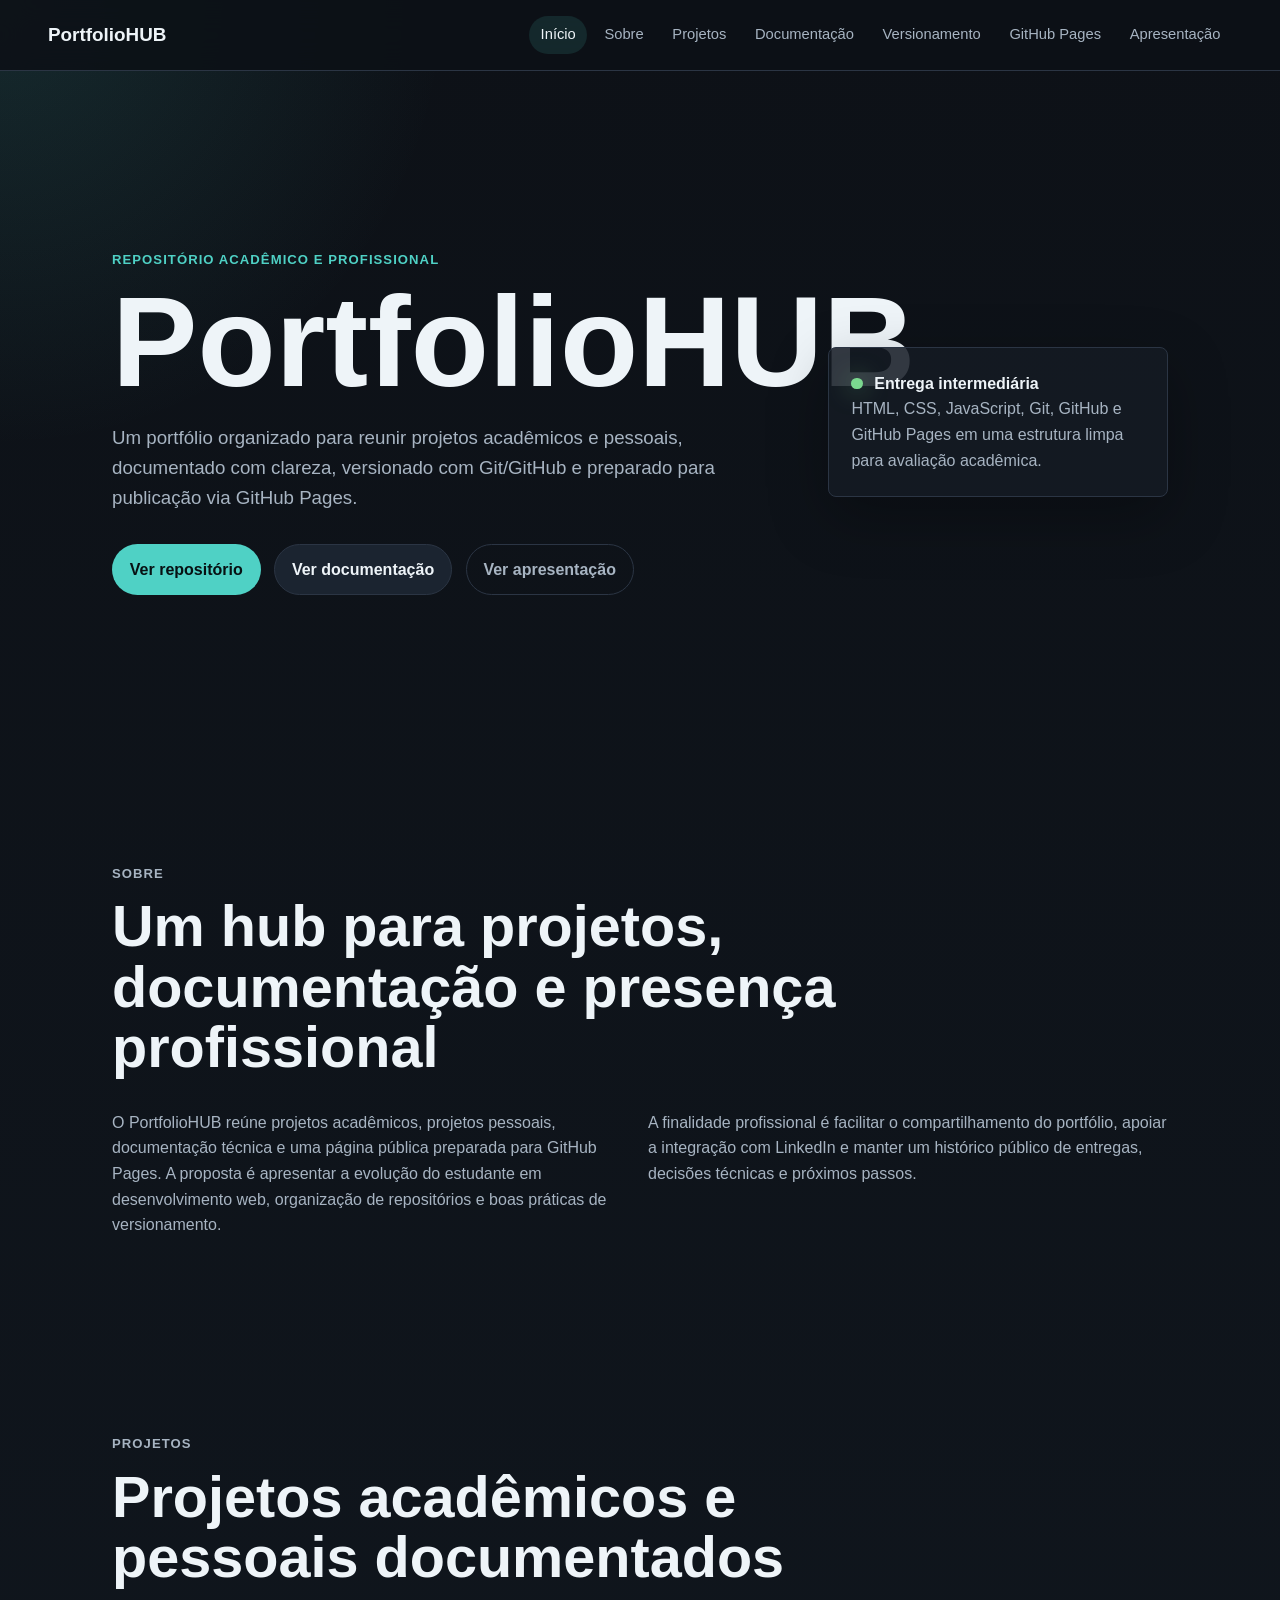
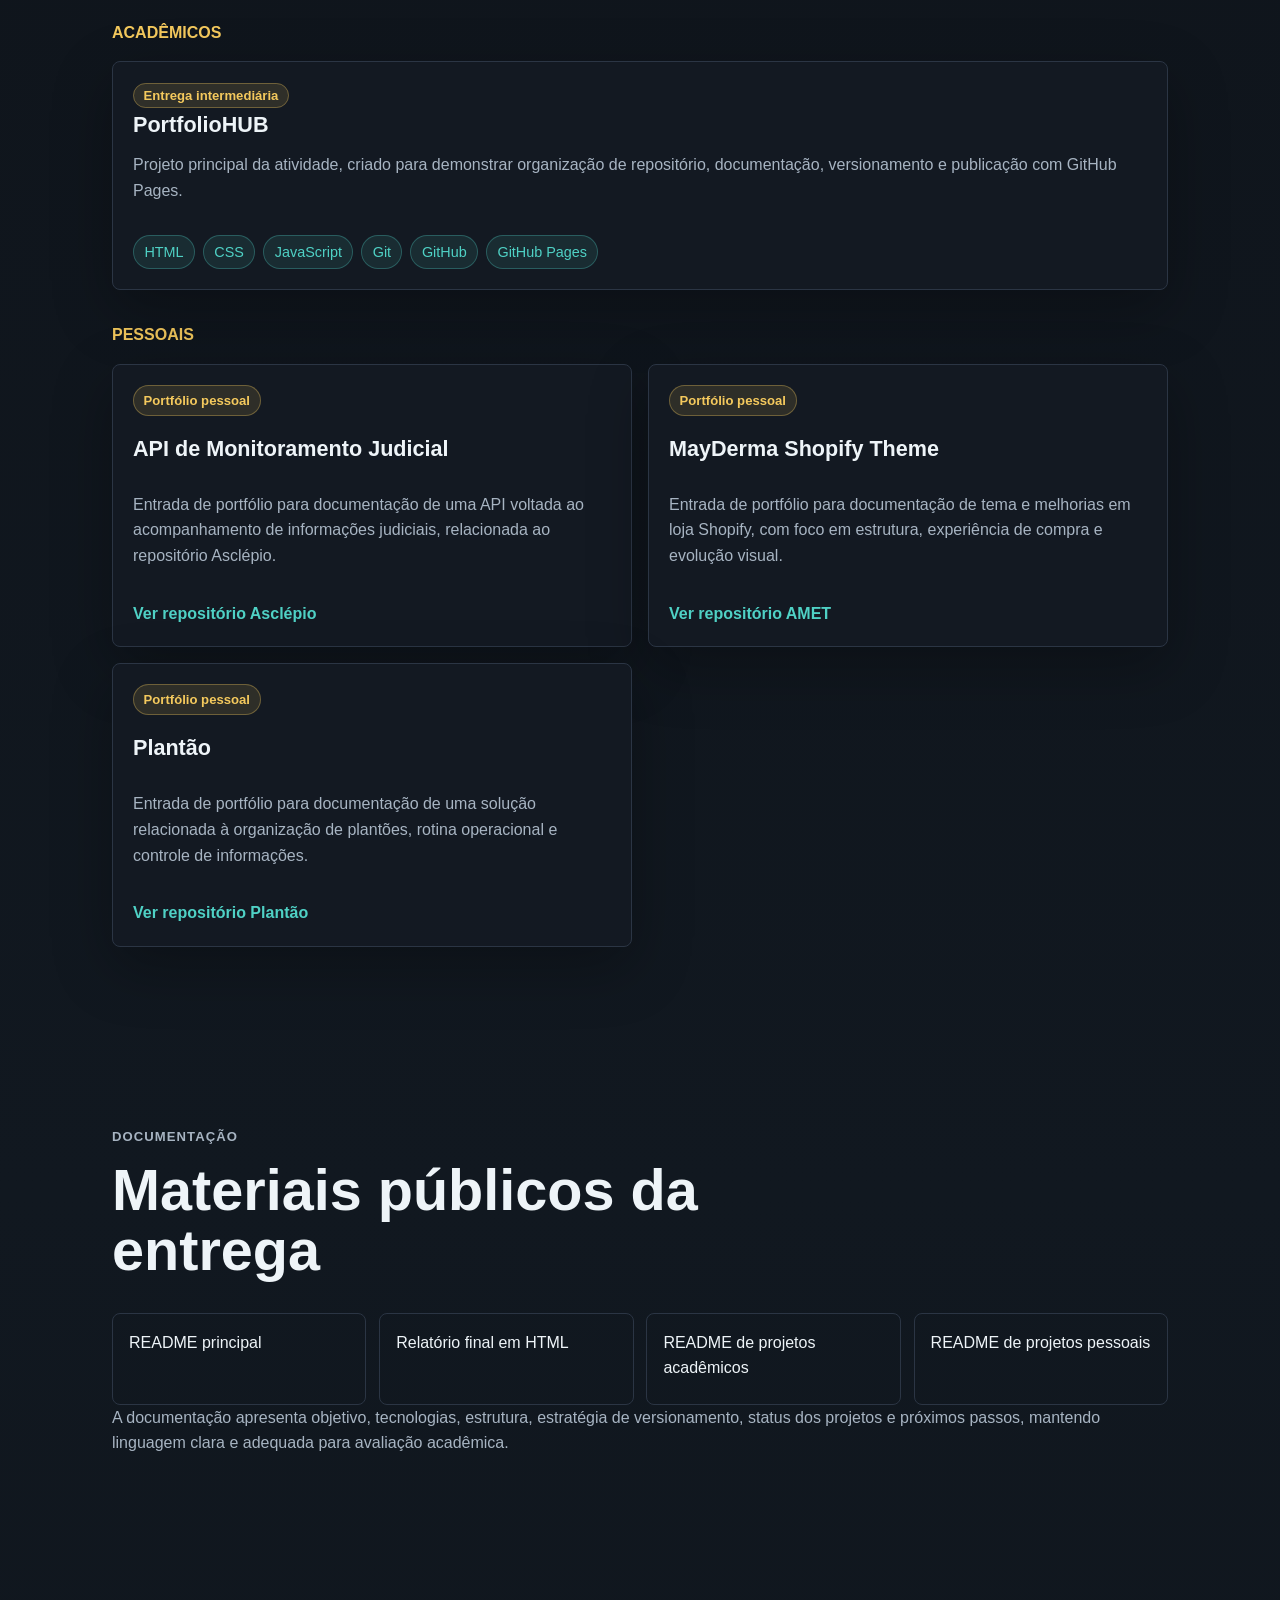
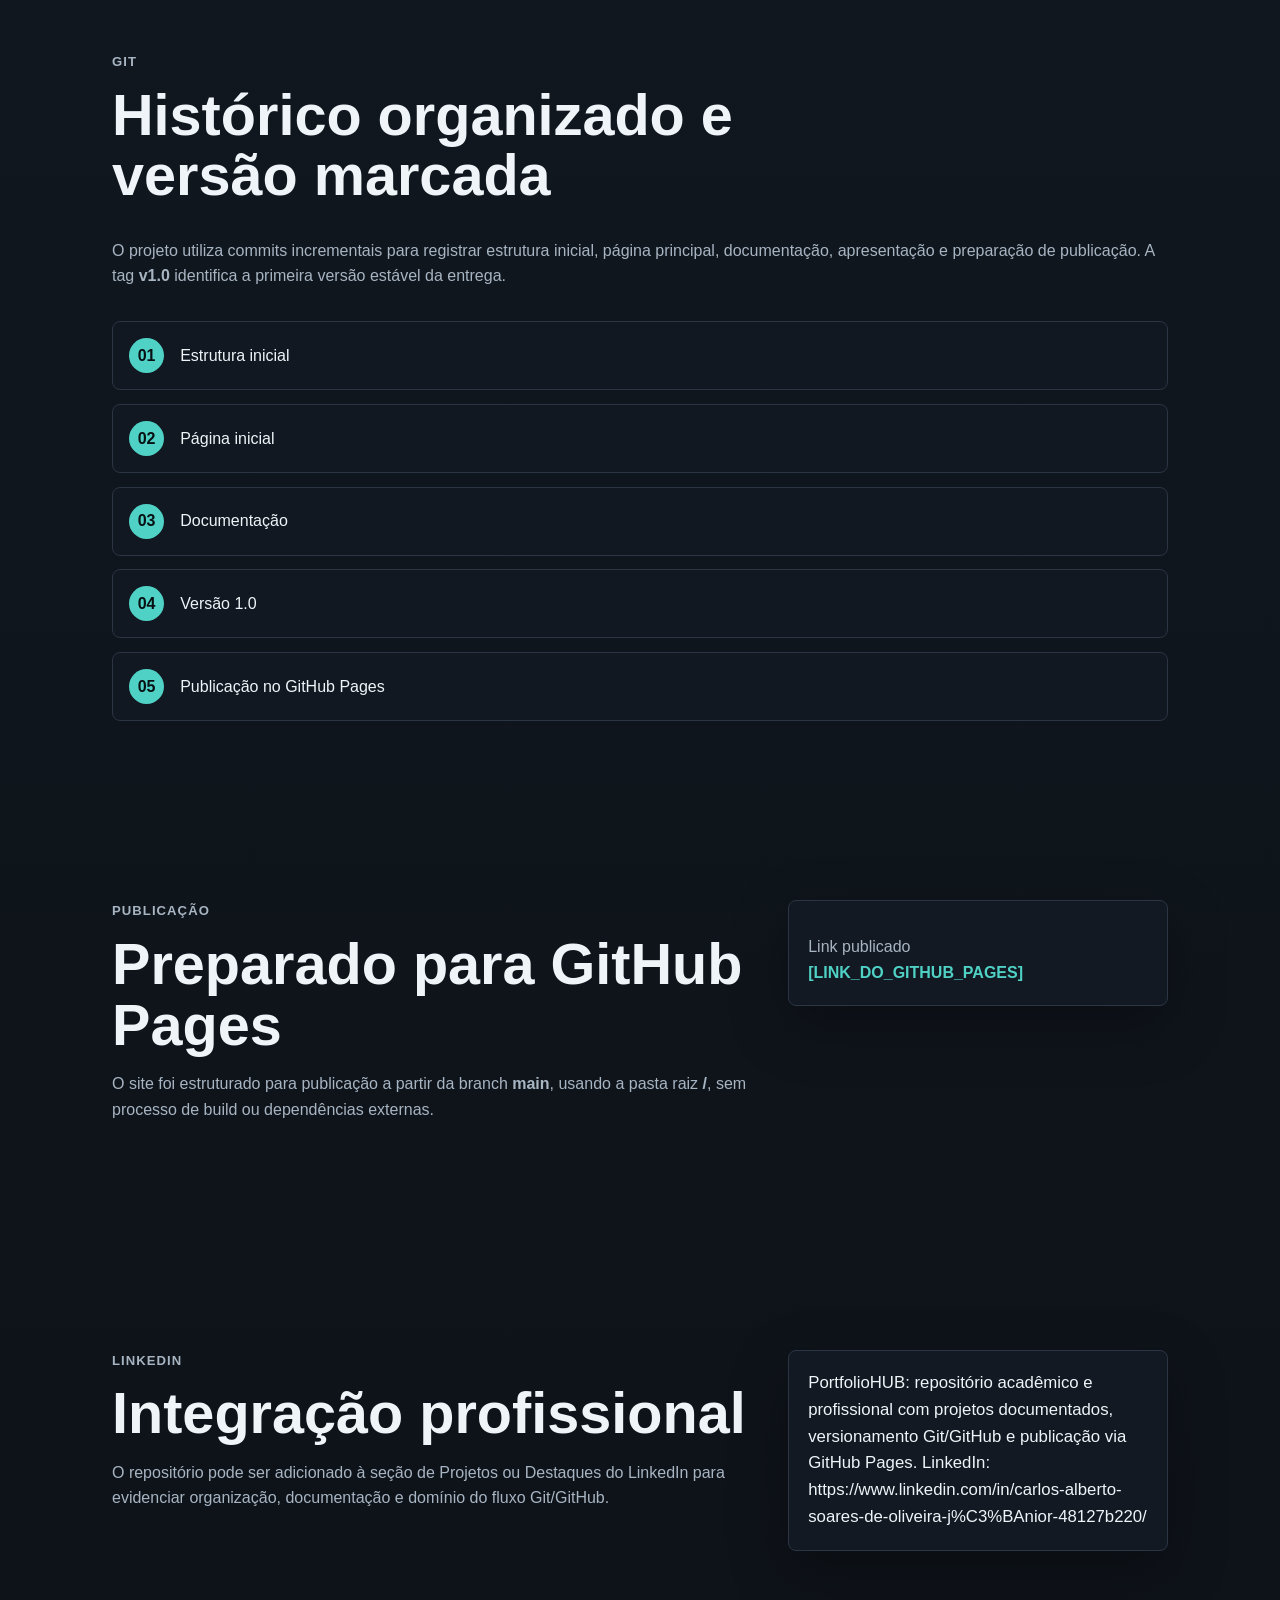
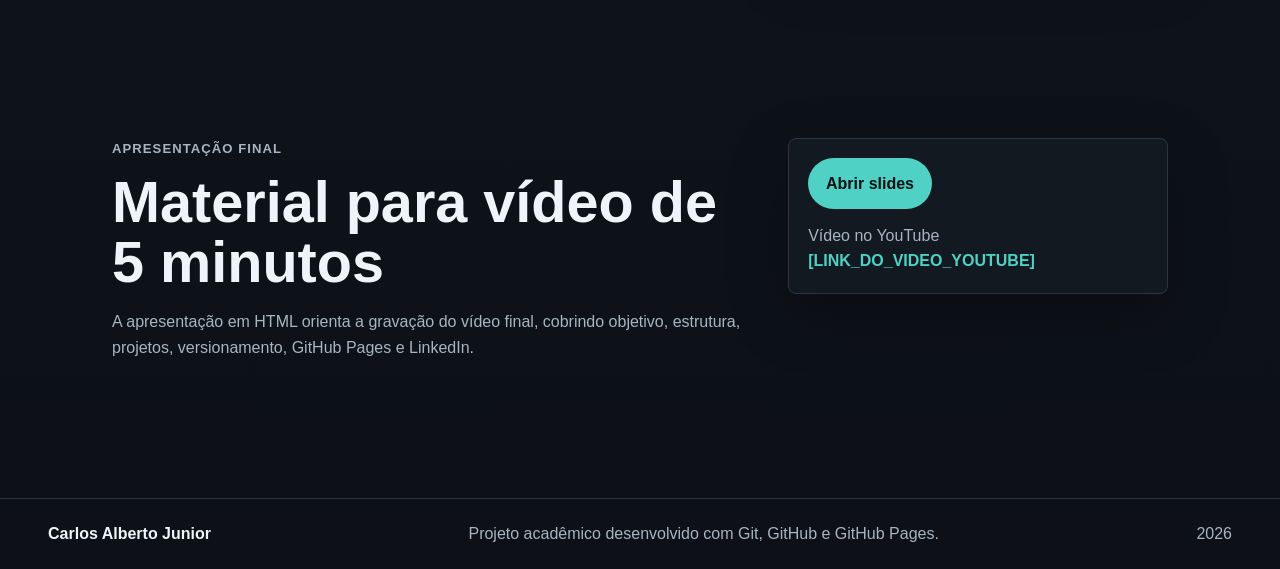
==== index.html @ e3a4f7ec "docs: atualiza links profissionais e projetos pessoais" ====
<!DOCTYPE html>
<html lang="pt-BR">
<head>
  <meta charset="UTF-8">
  <meta name="viewport" content="width=device-width, initial-scale=1.0">
  <title>PortfolioHUB | Carlos Alberto Junior</title>
  <meta name="description" content="PortfolioHUB: repositório acadêmico e profissional com projetos, documentação, versionamento Git/GitHub e publicação via GitHub Pages.">
  <link rel="stylesheet" href="assets/css/styles.css">
</head>
<body>
  <header class="site-header">
    <a class="brand" href="#inicio" aria-label="PortfolioHUB - início">PortfolioHUB</a>
    <button class="nav-toggle" type="button" aria-expanded="false" aria-controls="main-nav">Menu</button>
    <nav class="main-nav" id="main-nav" aria-label="Navegação principal">
      <a href="#inicio">Início</a>
      <a href="#sobre">Sobre</a>
      <a href="#projetos">Projetos</a>
      <a href="#documentacao">Documentação</a>
      <a href="#versionamento">Versionamento</a>
      <a href="#github-pages">GitHub Pages</a>
      <a href="#apresentacao">Apresentação</a>
    </nav>
  </header>

  <main>
    <section class="hero section" id="inicio">
      <div class="hero-content reveal">
        <p class="eyebrow">Repositório acadêmico e profissional</p>
        <h1>PortfolioHUB</h1>
        <p class="hero-text">Um portfólio organizado para reunir projetos acadêmicos e pessoais, documentado com clareza, versionado com Git/GitHub e preparado para publicação via GitHub Pages.</p>
        <div class="actions">
          <a class="btn btn-primary" href="#github-pages">Ver repositório</a>
          <a class="btn btn-secondary" href="#documentacao">Ver documentação</a>
          <a class="btn btn-ghost" href="slides/apresentacao.html">Ver apresentação</a>
        </div>
      </div>
      <aside class="hero-panel reveal" aria-label="Resumo do projeto">
        <span class="status-dot"></span>
        <strong>Entrega intermediária</strong>
        <p>HTML, CSS, JavaScript, Git, GitHub e GitHub Pages em uma estrutura limpa para avaliação acadêmica.</p>
      </aside>
    </section>

    <section class="section" id="sobre">
      <div class="section-heading reveal">
        <p class="eyebrow">Sobre</p>
        <h2>Um hub para projetos, documentação e presença profissional</h2>
      </div>
      <div class="text-grid">
        <p class="reveal">O PortfolioHUB reúne projetos acadêmicos, projetos pessoais, documentação técnica e uma página pública preparada para GitHub Pages. A proposta é apresentar a evolução do estudante em desenvolvimento web, organização de repositórios e boas práticas de versionamento.</p>
        <p class="reveal">A finalidade profissional é facilitar o compartilhamento do portfólio, apoiar a integração com LinkedIn e manter um histórico público de entregas, decisões técnicas e próximos passos.</p>
      </div>
    </section>

    <section class="section" id="projetos">
      <div class="section-heading reveal">
        <p class="eyebrow">Projetos</p>
        <h2>Projetos acadêmicos e pessoais documentados</h2>
      </div>
      <div class="project-group">
        <h3>Acadêmicos</h3>
        <article class="card reveal">
          <div>
            <span class="tag">Entrega intermediária</span>
            <h4>PortfolioHUB</h4>
            <p>Projeto principal da atividade, criado para demonstrar organização de repositório, documentação, versionamento e publicação com GitHub Pages.</p>
          </div>
          <ul class="tech-list" aria-label="Tecnologias do PortfolioHUB">
            <li>HTML</li>
            <li>CSS</li>
            <li>JavaScript</li>
            <li>Git</li>
            <li>GitHub</li>
            <li>GitHub Pages</li>
          </ul>
        </article>
      </div>
      <div class="project-group">
        <h3>Pessoais</h3>
        <div class="cards">
          <article class="card reveal">
            <span class="tag">Portfólio pessoal</span>
            <h4>API de Monitoramento Judicial</h4>
            <p>Entrada de portfólio para documentação de uma API voltada ao acompanhamento de informações judiciais, relacionada ao repositório Asclépio.</p>
            <a class="inline-link" href="https://github.com/junior089/asclepio/">Ver repositório Asclépio</a>
          </article>
          <article class="card reveal">
            <span class="tag">Portfólio pessoal</span>
            <h4>MayDerma Shopify Theme</h4>
            <p>Entrada de portfólio para documentação de tema e melhorias em loja Shopify, com foco em estrutura, experiência de compra e evolução visual.</p>
            <a class="inline-link" href="https://github.com/junior089/amet">Ver repositório AMET</a>
          </article>
          <article class="card reveal">
            <span class="tag">Portfólio pessoal</span>
            <h4>Plantão</h4>
            <p>Entrada de portfólio para documentação de uma solução relacionada à organização de plantões, rotina operacional e controle de informações.</p>
            <a class="inline-link" href="https://github.com/junior089/Plantao">Ver repositório Plantão</a>
          </article>
        </div>
      </div>
    </section>

    <section class="section" id="documentacao">
      <div class="section-heading reveal">
        <p class="eyebrow">Documentação</p>
        <h2>Materiais públicos da entrega</h2>
      </div>
      <div class="resource-list reveal">
        <a href="README.md">README principal</a>
        <a href="documentos/relatorio-final.html">Relatório final em HTML</a>
        <a href="projetos/academicos/README.md">README de projetos acadêmicos</a>
        <a href="projetos/pessoais/README.md">README de projetos pessoais</a>
      </div>
      <p class="section-note reveal">A documentação apresenta objetivo, tecnologias, estrutura, estratégia de versionamento, status dos projetos e próximos passos, mantendo linguagem clara e adequada para avaliação acadêmica.</p>
    </section>

    <section class="section" id="versionamento">
      <div class="section-heading reveal">
        <p class="eyebrow">Git</p>
        <h2>Histórico organizado e versão marcada</h2>
      </div>
      <p class="section-note reveal">O projeto utiliza commits incrementais para registrar estrutura inicial, página principal, documentação, apresentação e preparação de publicação. A tag <strong>v1.0</strong> identifica a primeira versão estável da entrega.</p>
      <ol class="timeline">
        <li class="reveal"><span>01</span>Estrutura inicial</li>
        <li class="reveal"><span>02</span>Página inicial</li>
        <li class="reveal"><span>03</span>Documentação</li>
        <li class="reveal"><span>04</span>Versão 1.0</li>
        <li class="reveal"><span>05</span>Publicação no GitHub Pages</li>
      </ol>
    </section>

    <section class="section split" id="github-pages">
      <div class="section-heading reveal">
        <p class="eyebrow">Publicação</p>
        <h2>Preparado para GitHub Pages</h2>
        <p>O site foi estruturado para publicação a partir da branch <strong>main</strong>, usando a pasta raiz <strong>/</strong>, sem processo de build ou dependências externas.</p>
      </div>
      <div class="link-box reveal">
        <span>Link publicado</span>
        <strong>[LINK_DO_GITHUB_PAGES]</strong>
      </div>
    </section>

    <section class="section split" id="linkedin">
      <div class="section-heading reveal">
        <p class="eyebrow">LinkedIn</p>
        <h2>Integração profissional</h2>
        <p>O repositório pode ser adicionado à seção de Projetos ou Destaques do LinkedIn para evidenciar organização, documentação e domínio do fluxo Git/GitHub.</p>
      </div>
      <blockquote class="quote reveal">PortfolioHUB: repositório acadêmico e profissional com projetos documentados, versionamento Git/GitHub e publicação via GitHub Pages. LinkedIn: https://www.linkedin.com/in/carlos-alberto-soares-de-oliveira-j%C3%BAnior-48127b220/</blockquote>
    </section>

    <section class="section split" id="apresentacao">
      <div class="section-heading reveal">
        <p class="eyebrow">Apresentação final</p>
        <h2>Material para vídeo de 5 minutos</h2>
        <p>A apresentação em HTML orienta a gravação do vídeo final, cobrindo objetivo, estrutura, projetos, versionamento, GitHub Pages e LinkedIn.</p>
      </div>
      <div class="link-box reveal">
        <a class="btn btn-primary" href="slides/apresentacao.html">Abrir slides</a>
        <span>Vídeo no YouTube</span>
        <strong>[LINK_DO_VIDEO_YOUTUBE]</strong>
      </div>
    </section>
  </main>

  <footer class="site-footer">
    <strong>Carlos Alberto Junior</strong>
    <span>Projeto acadêmico desenvolvido com Git, GitHub e GitHub Pages.</span>
    <span>2026</span>
  </footer>

  <script src="assets/js/main.js"></script>
</body>
</html>
---- assets/css/styles.css ----
:root {
  --bg: #0d1117;
  --surface: #141a23;
  --surface-strong: #1b2430;
  --text: #eef4f8;
  --muted: #a7b4c2;
  --line: #2b3544;
  --accent: #4fd1c5;
  --accent-strong: #2fb8aa;
  --gold: #f4c95d;
  --green: #7bd88f;
  --shadow: 0 20px 60px rgba(0, 0, 0, 0.28);
  --radius: 8px;
  --max-width: 1120px;
}

* {
  box-sizing: border-box;
}

html {
  scroll-behavior: smooth;
}

body {
  margin: 0;
  background:
    radial-gradient(circle at top left, rgba(79, 209, 197, 0.13), transparent 28rem),
    linear-gradient(180deg, #0d1117 0%, #111820 52%, #0d1117 100%);
  color: var(--text);
  font-family: Arial, Helvetica, sans-serif;
  line-height: 1.6;
}

a {
  color: inherit;
  text-decoration: none;
}

.site-header {
  position: sticky;
  top: 0;
  z-index: 20;
  display: flex;
  align-items: center;
  justify-content: space-between;
  gap: 1rem;
  padding: 1rem clamp(1rem, 4vw, 3rem);
  background: rgba(13, 17, 23, 0.9);
  border-bottom: 1px solid var(--line);
  backdrop-filter: blur(16px);
}

.brand {
  font-size: 1.18rem;
  font-weight: 800;
  letter-spacing: 0;
}

.main-nav {
  display: flex;
  align-items: center;
  gap: 0.35rem;
  flex-wrap: wrap;
  justify-content: flex-end;
}

.main-nav a {
  border-radius: 999px;
  color: var(--muted);
  font-size: 0.92rem;
  padding: 0.45rem 0.72rem;
  transition: color 180ms ease, background 180ms ease;
}

.main-nav a:hover,
.main-nav a.active {
  background: rgba(79, 209, 197, 0.12);
  color: var(--text);
}

.nav-toggle {
  display: none;
  border: 1px solid var(--line);
  border-radius: 999px;
  background: var(--surface);
  color: var(--text);
  cursor: pointer;
  padding: 0.45rem 0.8rem;
}

.section,
.hero {
  max-width: var(--max-width);
  margin: 0 auto;
  padding: clamp(3rem, 7vw, 6rem) clamp(1rem, 4vw, 2rem);
}

.hero {
  min-height: 78vh;
  display: grid;
  align-items: center;
  grid-template-columns: minmax(0, 1fr) 340px;
  gap: clamp(2rem, 5vw, 4rem);
}

.eyebrow {
  color: var(--accent);
  font-size: 0.82rem;
  font-weight: 700;
  letter-spacing: 0.08em;
  margin: 0 0 0.8rem;
  text-transform: uppercase;
}

h1,
h2,
h3,
h4,
p {
  margin-top: 0;
}

h1 {
  font-size: clamp(3.5rem, 12vw, 8rem);
  line-height: 0.92;
  margin-bottom: 1.4rem;
}

h2 {
  font-size: clamp(2rem, 5vw, 3.6rem);
  line-height: 1.05;
  margin-bottom: 1rem;
}

h3 {
  color: var(--gold);
  font-size: 1rem;
  margin-bottom: 1rem;
  text-transform: uppercase;
}

h4 {
  font-size: 1.35rem;
  margin-bottom: 0.6rem;
}

.hero-text,
.section-note,
.section-heading p,
.text-grid p,
.card p {
  color: var(--muted);
}

.hero-text {
  font-size: 1.17rem;
  max-width: 720px;
}

.actions {
  display: flex;
  flex-wrap: wrap;
  gap: 0.85rem;
  margin-top: 2rem;
}

.btn {
  align-items: center;
  border: 1px solid transparent;
  border-radius: 999px;
  display: inline-flex;
  font-weight: 700;
  justify-content: center;
  min-height: 44px;
  padding: 0.72rem 1.05rem;
  transition: border-color 180ms ease, background 180ms ease, transform 180ms ease;
}

.btn:hover {
  transform: translateY(-2px);
}

.btn-primary {
  background: var(--accent);
  color: #071113;
}

.btn-secondary {
  background: var(--surface-strong);
  border-color: var(--line);
}

.btn-ghost {
  border-color: var(--line);
  color: var(--muted);
}

.hero-panel,
.card,
.link-box,
.quote {
  background: rgba(20, 26, 35, 0.86);
  border: 1px solid var(--line);
  border-radius: var(--radius);
  box-shadow: var(--shadow);
}

.hero-panel {
  padding: 1.4rem;
}

.hero-panel p {
  color: var(--muted);
  margin-bottom: 0;
}

.status-dot {
  display: inline-block;
  width: 0.7rem;
  height: 0.7rem;
  margin-right: 0.45rem;
  border-radius: 50%;
  background: var(--green);
  box-shadow: 0 0 24px rgba(123, 216, 143, 0.65);
}

.section-heading {
  max-width: 760px;
  margin-bottom: 2rem;
}

.text-grid,
.cards {
  display: grid;
  grid-template-columns: repeat(2, minmax(0, 1fr));
  gap: 1rem;
}

.project-group {
  margin-top: 2rem;
}

.card {
  display: flex;
  flex-direction: column;
  gap: 1rem;
  padding: 1.25rem;
}

.inline-link {
  color: var(--accent);
  font-weight: 700;
}

.inline-link:hover {
  color: var(--green);
}

.tag {
  align-self: flex-start;
  background: rgba(244, 201, 93, 0.12);
  border: 1px solid rgba(244, 201, 93, 0.32);
  border-radius: 999px;
  color: var(--gold);
  font-size: 0.82rem;
  font-weight: 700;
  padding: 0.25rem 0.6rem;
}

.tech-list {
  display: flex;
  flex-wrap: wrap;
  gap: 0.5rem;
  list-style: none;
  margin: 0;
  padding: 0;
}

.tech-list li {
  background: rgba(79, 209, 197, 0.1);
  border: 1px solid rgba(79, 209, 197, 0.3);
  border-radius: 999px;
  color: var(--accent);
  font-size: 0.9rem;
  padding: 0.28rem 0.65rem;
}

.resource-list {
  display: grid;
  grid-template-columns: repeat(4, minmax(0, 1fr));
  gap: 0.8rem;
}

.resource-list a {
  border: 1px solid var(--line);
  border-radius: var(--radius);
  color: var(--text);
  min-height: 92px;
  padding: 1rem;
  transition: border-color 180ms ease, background 180ms ease;
}

.resource-list a:hover {
  background: rgba(79, 209, 197, 0.08);
  border-color: rgba(79, 209, 197, 0.48);
}

.timeline {
  display: grid;
  gap: 0.85rem;
  list-style: none;
  margin: 2rem 0 0;
  padding: 0;
}

.timeline li {
  align-items: center;
  background: rgba(20, 26, 35, 0.72);
  border: 1px solid var(--line);
  border-radius: var(--radius);
  display: flex;
  gap: 1rem;
  padding: 1rem;
}

.timeline span {
  align-items: center;
  background: var(--accent);
  border-radius: 50%;
  color: #071113;
  display: inline-flex;
  font-weight: 800;
  height: 2.2rem;
  justify-content: center;
  width: 2.2rem;
}

.split {
  display: grid;
  grid-template-columns: minmax(0, 1fr) minmax(260px, 380px);
  gap: 1.5rem;
}

.link-box,
.quote {
  align-self: start;
  padding: 1.2rem;
}

.link-box span,
.link-box strong {
  display: block;
}

.link-box span {
  color: var(--muted);
  margin-top: 0.85rem;
}

.link-box strong {
  color: var(--accent);
  overflow-wrap: anywhere;
}

.quote {
  color: var(--text);
  font-size: 1.05rem;
  margin: 0;
}

.site-footer {
  border-top: 1px solid var(--line);
  color: var(--muted);
  display: flex;
  flex-wrap: wrap;
  gap: 0.85rem;
  justify-content: space-between;
  padding: 1.4rem clamp(1rem, 4vw, 3rem);
}

.site-footer strong {
  color: var(--text);
}

.reveal {
  opacity: 0;
  transform: translateY(18px);
  transition: opacity 500ms ease, transform 500ms ease;
}

.reveal.visible {
  opacity: 1;
  transform: translateY(0);
}

@media (max-width: 900px) {
  .nav-toggle {
    display: inline-flex;
  }

  .main-nav {
    background: var(--surface);
    border: 1px solid var(--line);
    border-radius: var(--radius);
    display: none;
    left: 1rem;
    padding: 0.6rem;
    position: absolute;
    right: 1rem;
    top: 4.4rem;
  }

  .main-nav.open {
    display: grid;
  }

  .main-nav a {
    border-radius: var(--radius);
  }

  .hero,
  .split,
  .text-grid,
  .cards,
  .resource-list {
    grid-template-columns: 1fr;
  }

  .hero {
    min-height: auto;
  }
}

@media (max-width: 520px) {
  .actions,
  .site-footer {
    flex-direction: column;
  }

  .btn {
    width: 100%;
  }

  h1 {
    font-size: 3.35rem;
  }
}
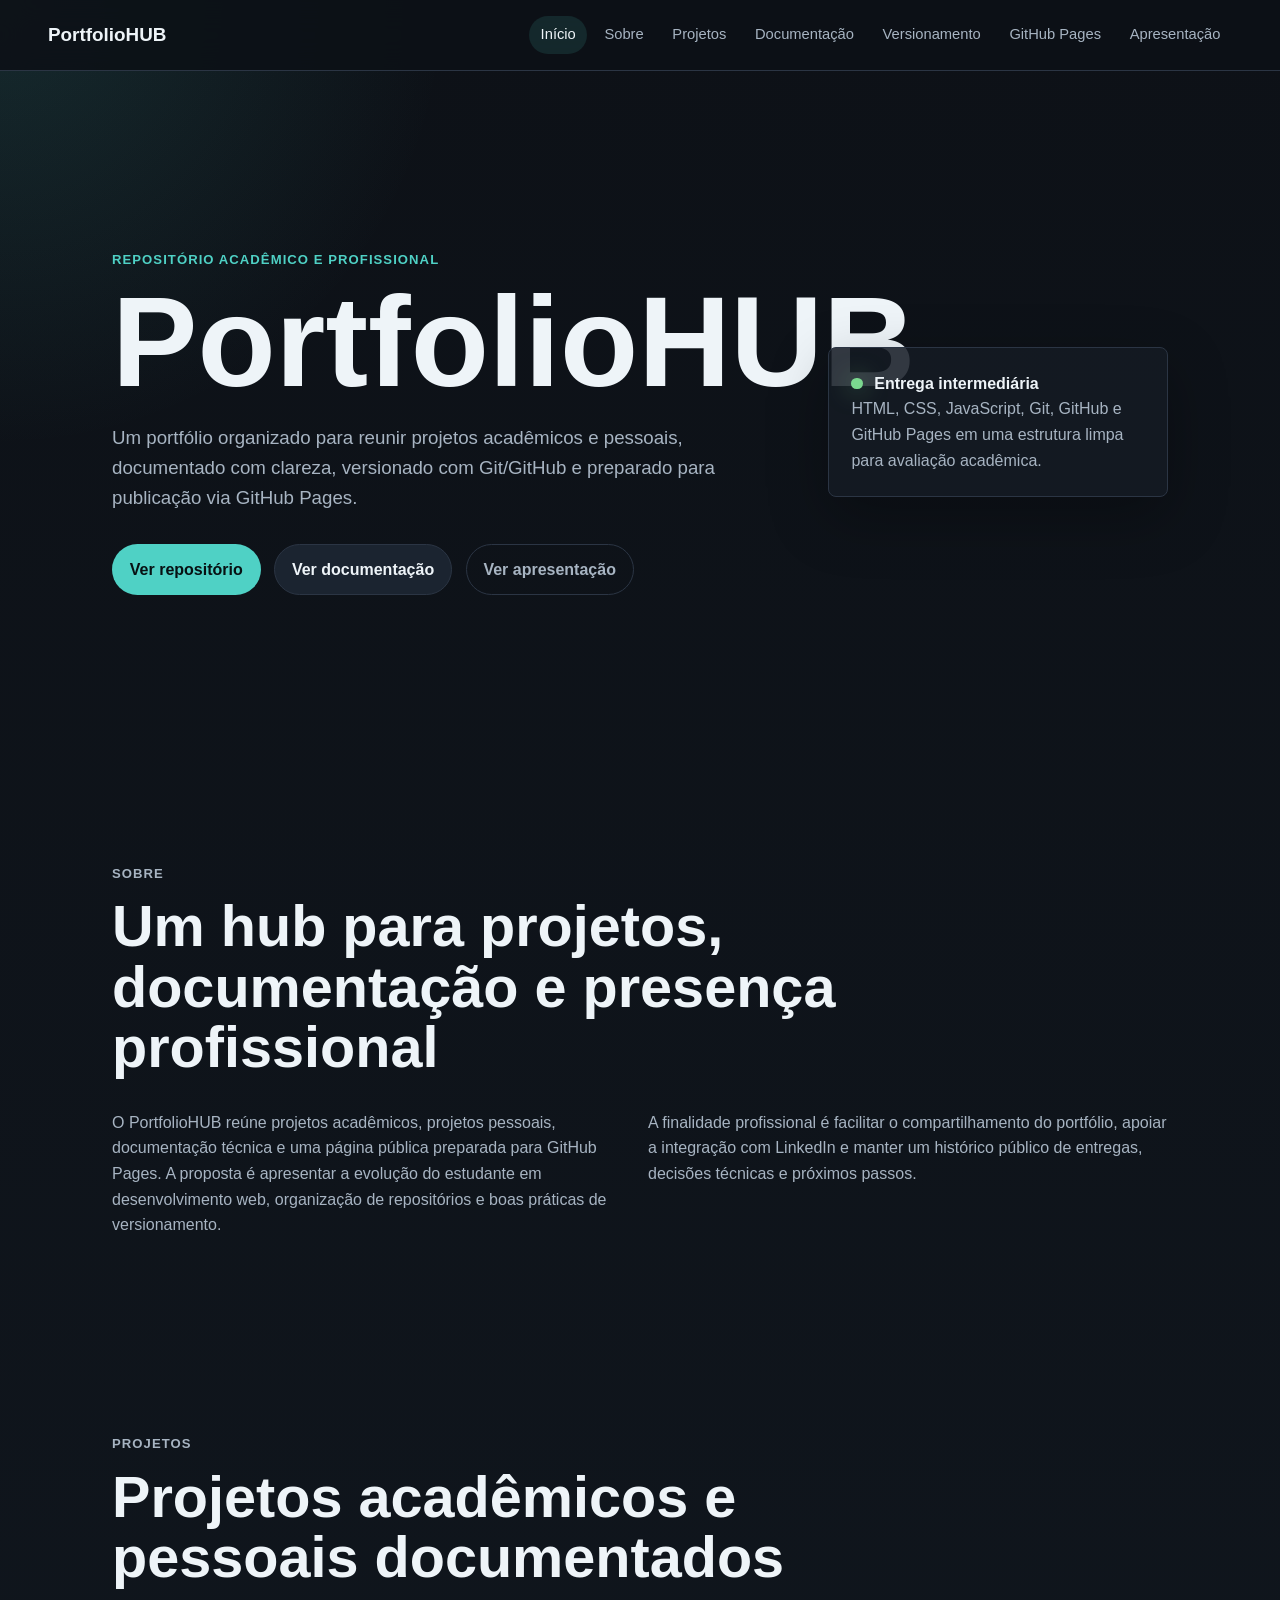
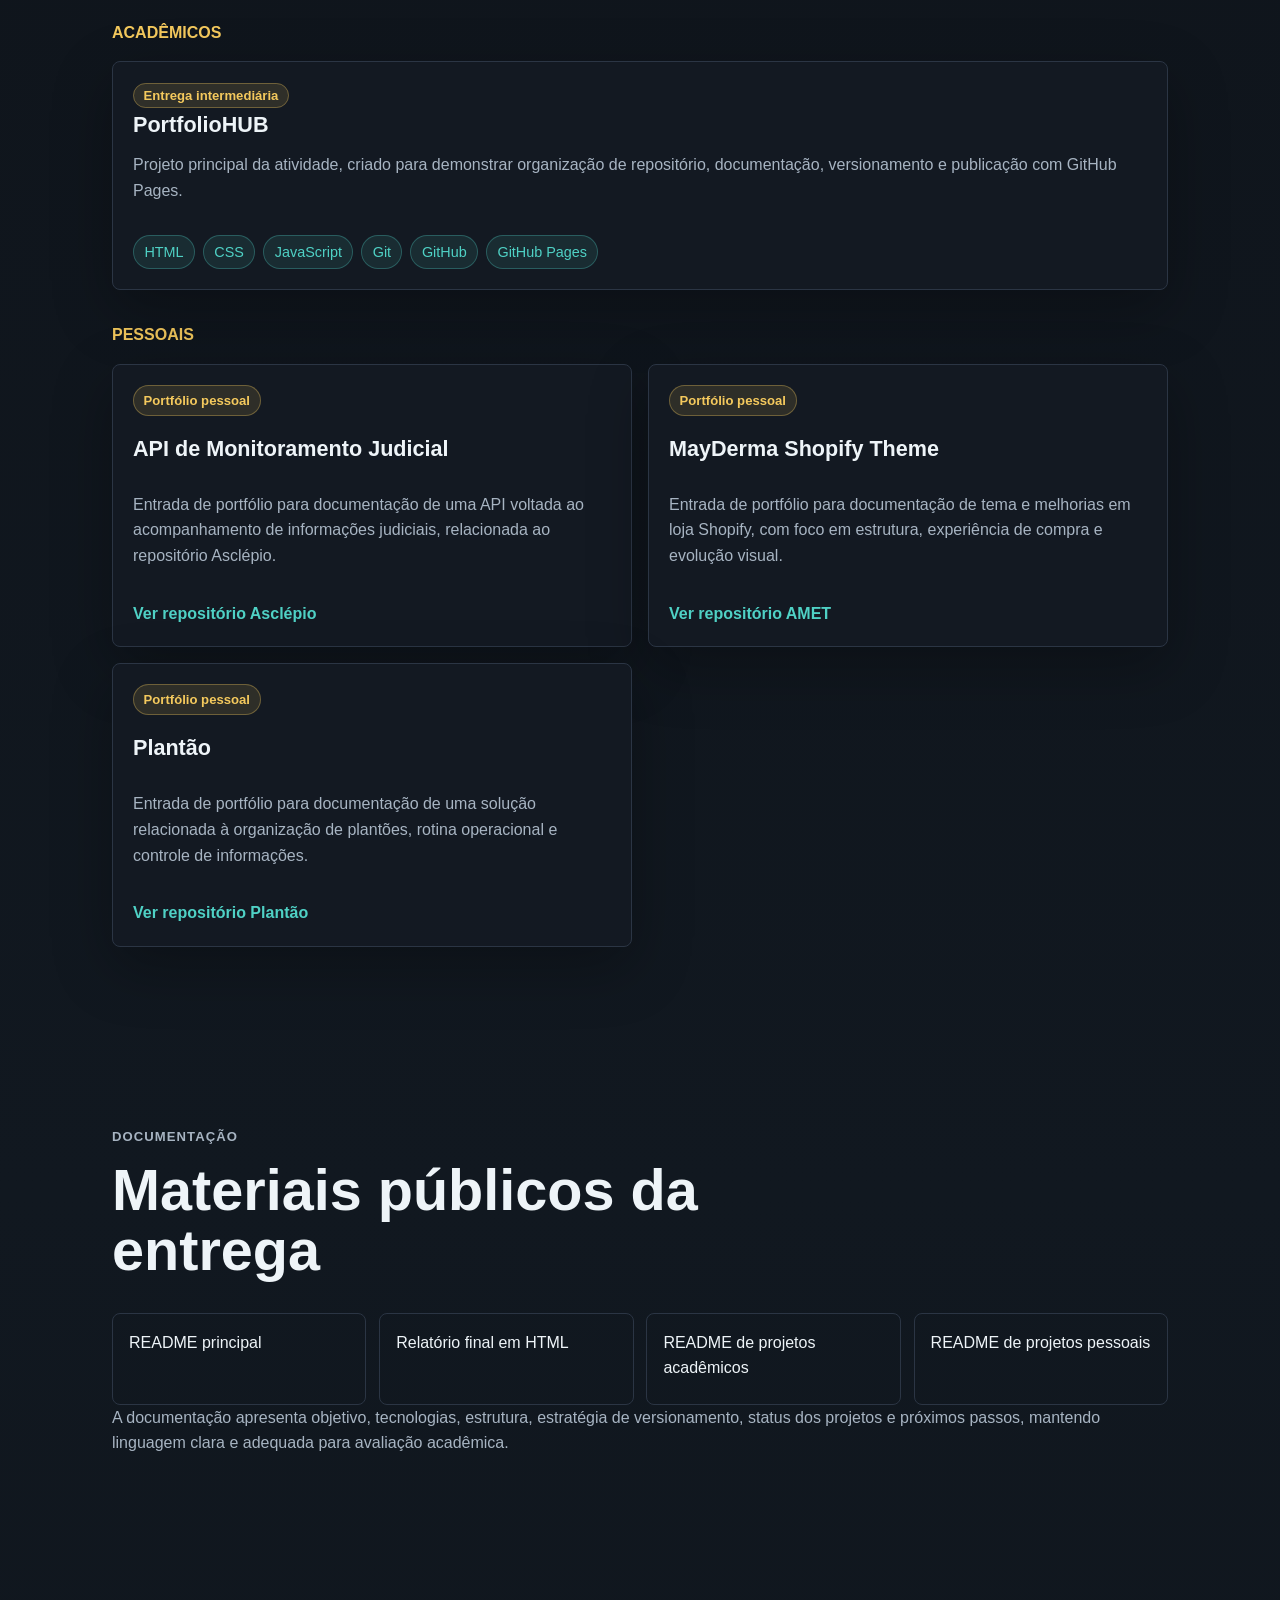
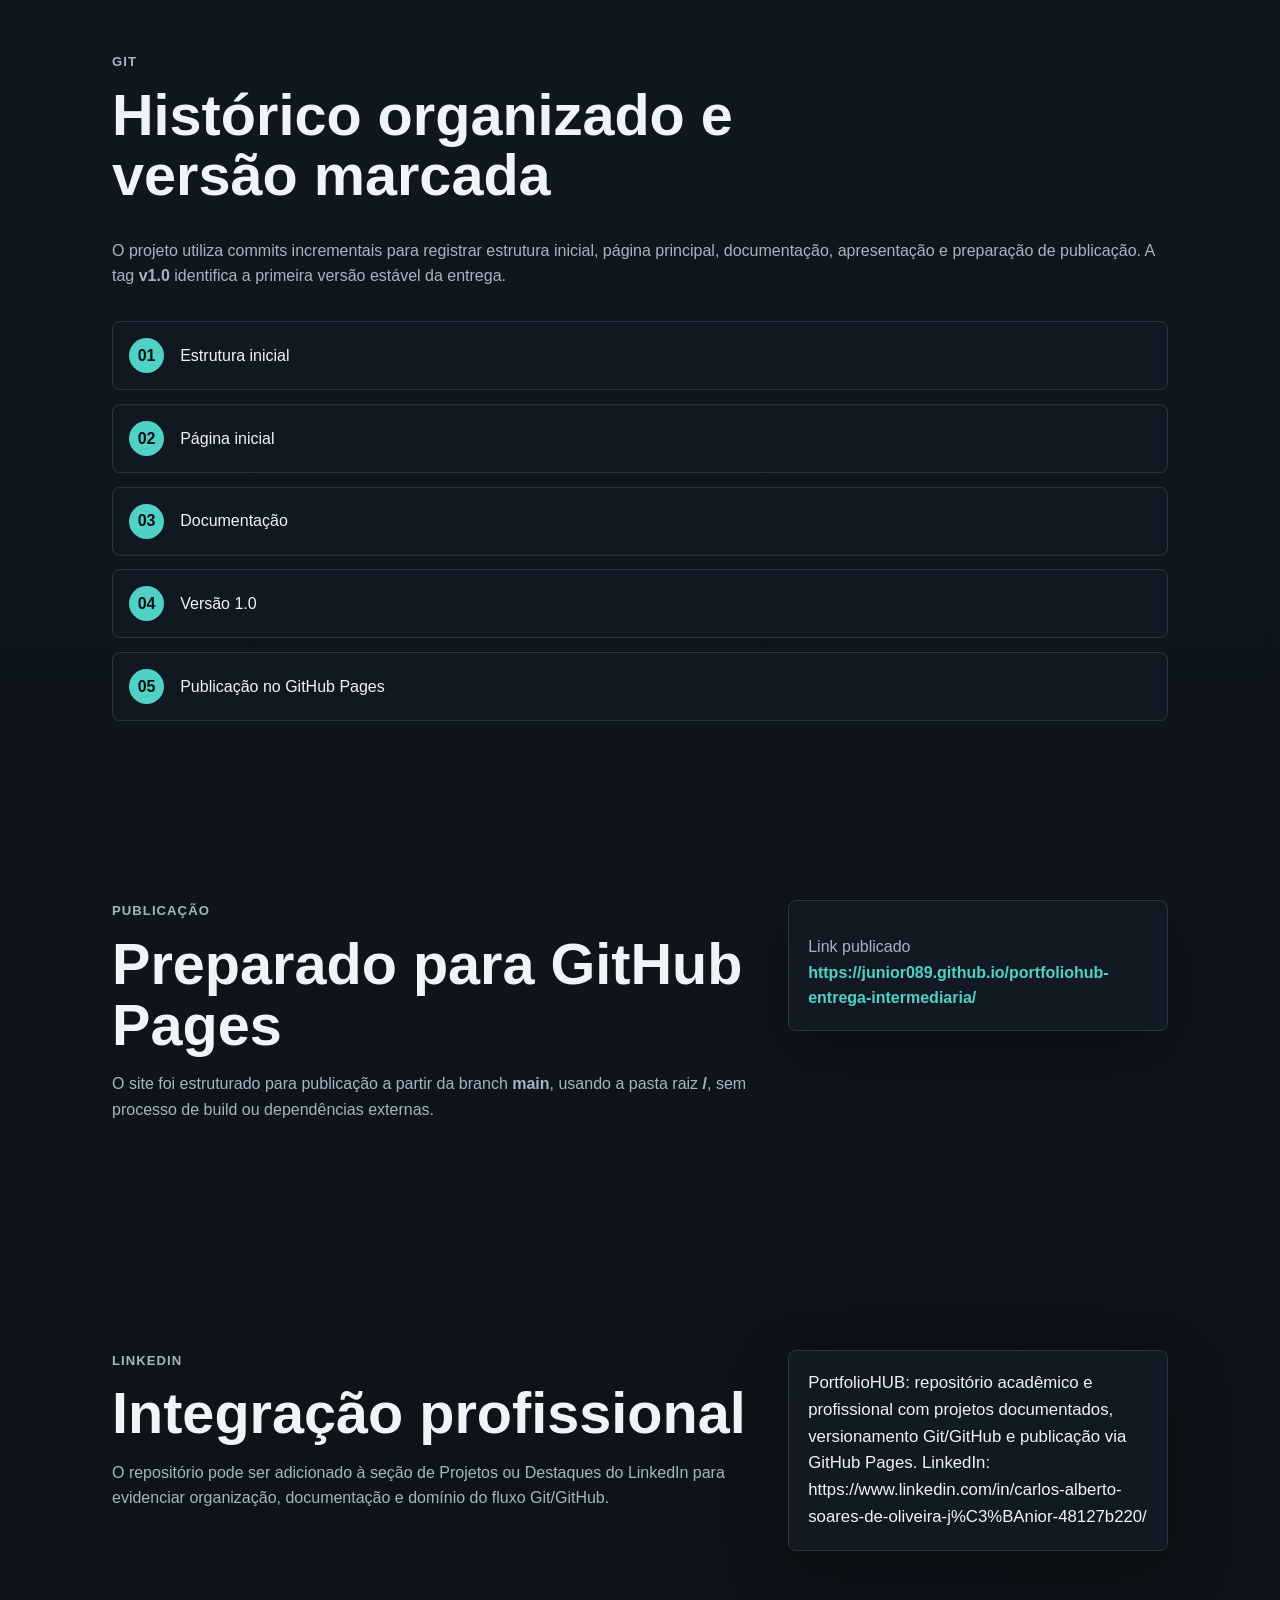
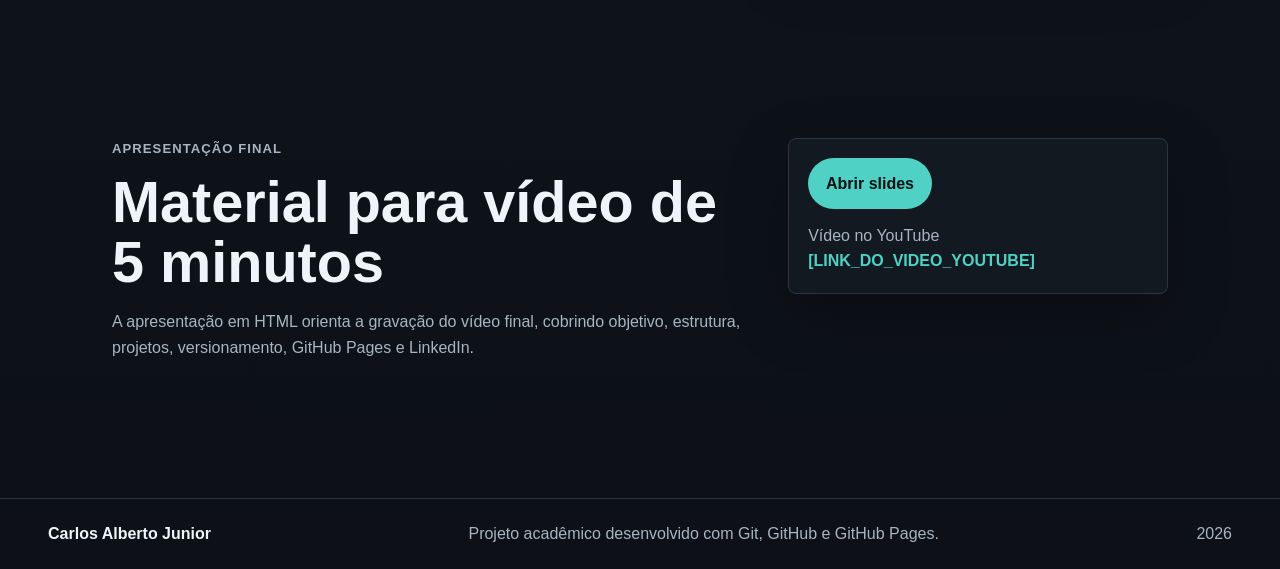
==== commit 6c31c903: "docs: adiciona links finais da publicação" ====
--- a/index.html
+++ b/index.html
@@ -137,7 +137,7 @@
       </div>
       <div class="link-box reveal">
         <span>Link publicado</span>
-        <strong>[LINK_DO_GITHUB_PAGES]</strong>
+        <strong>https://junior089.github.io/portfoliohub-entrega-intermediaria/</strong>
       </div>
     </section>
 
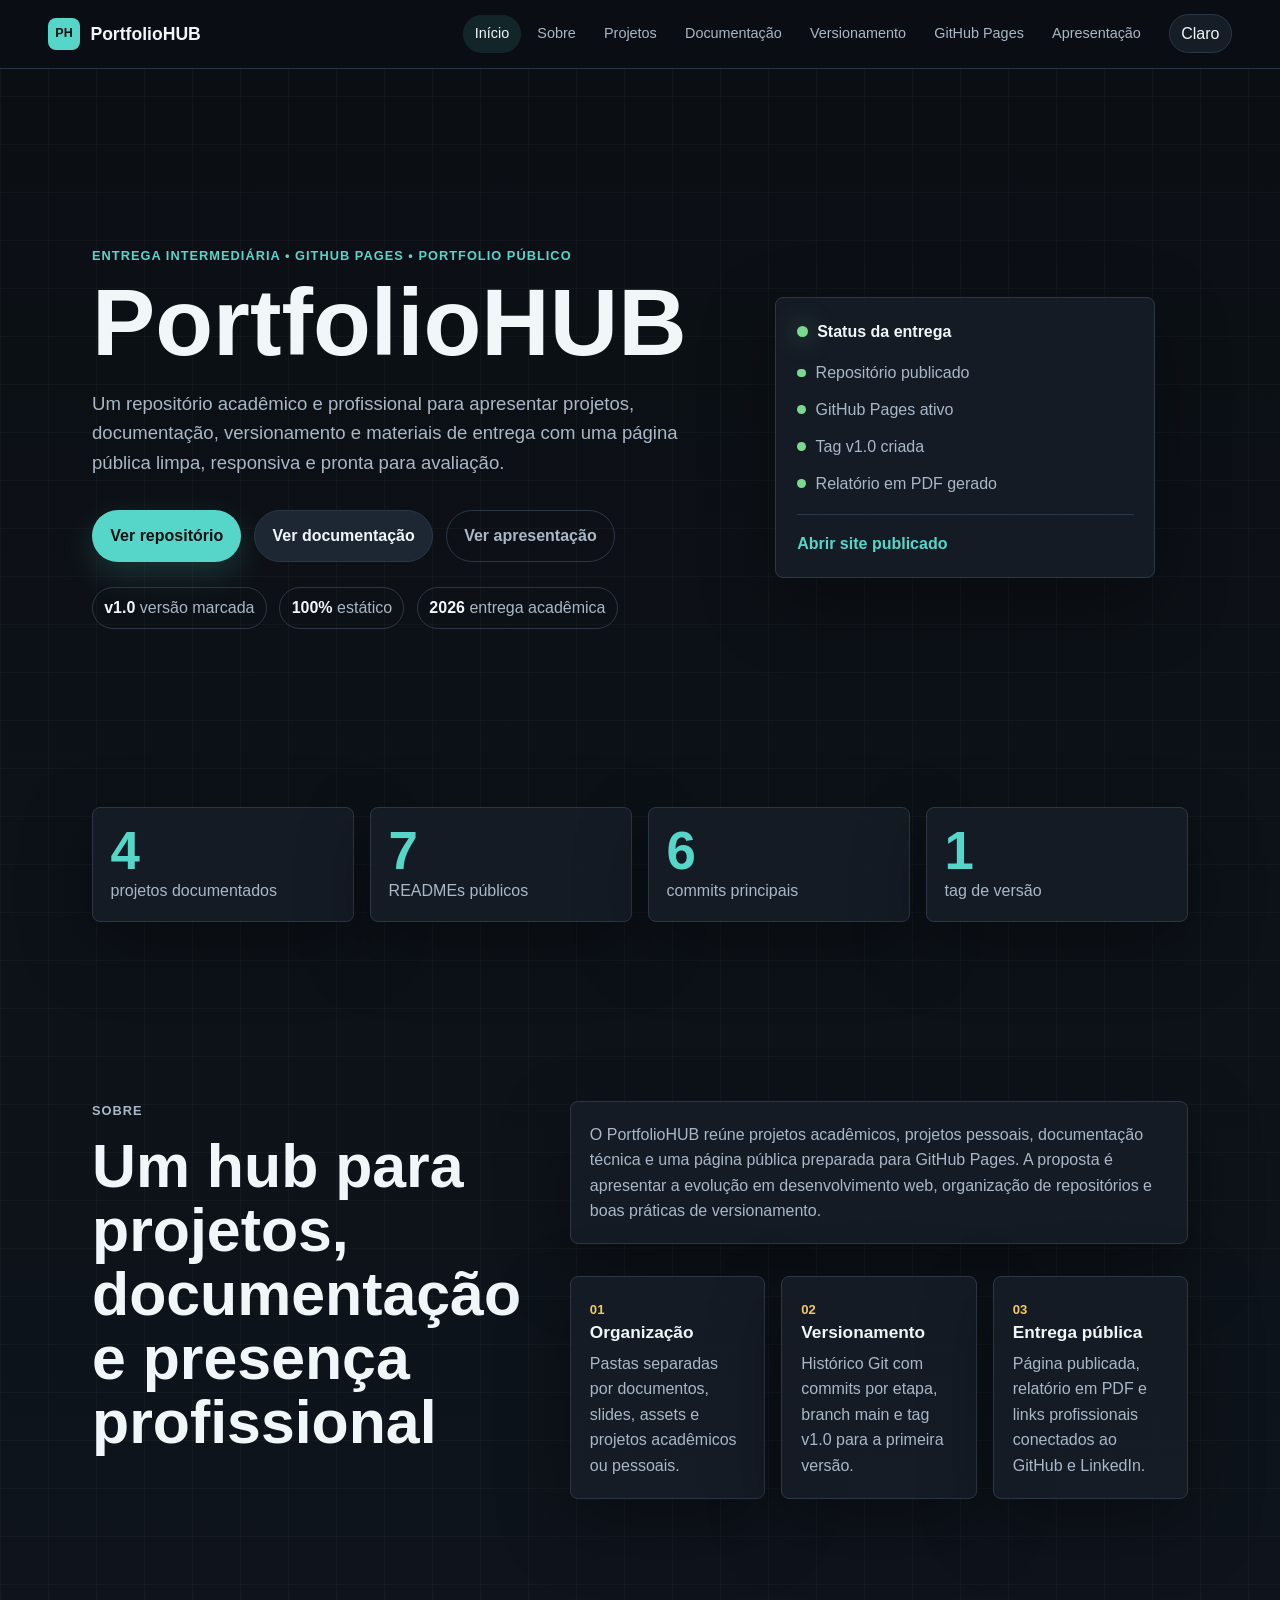
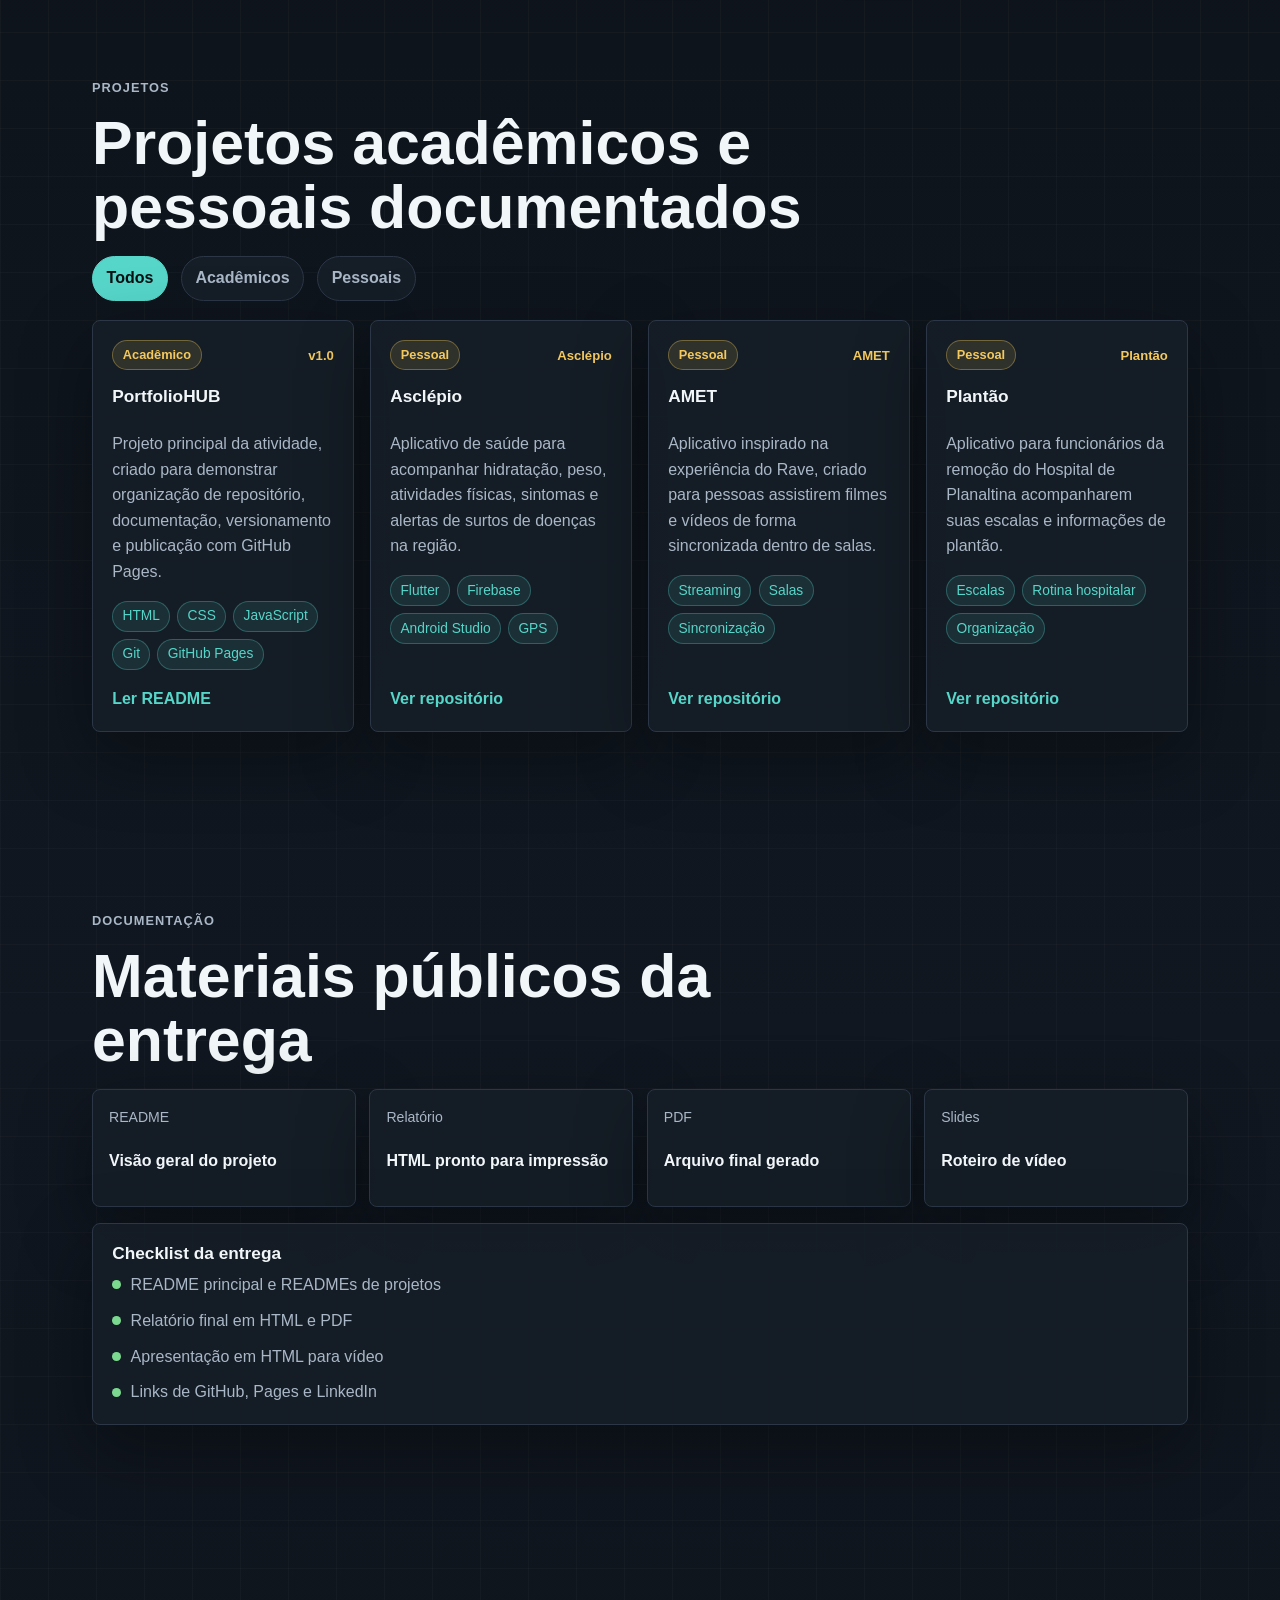
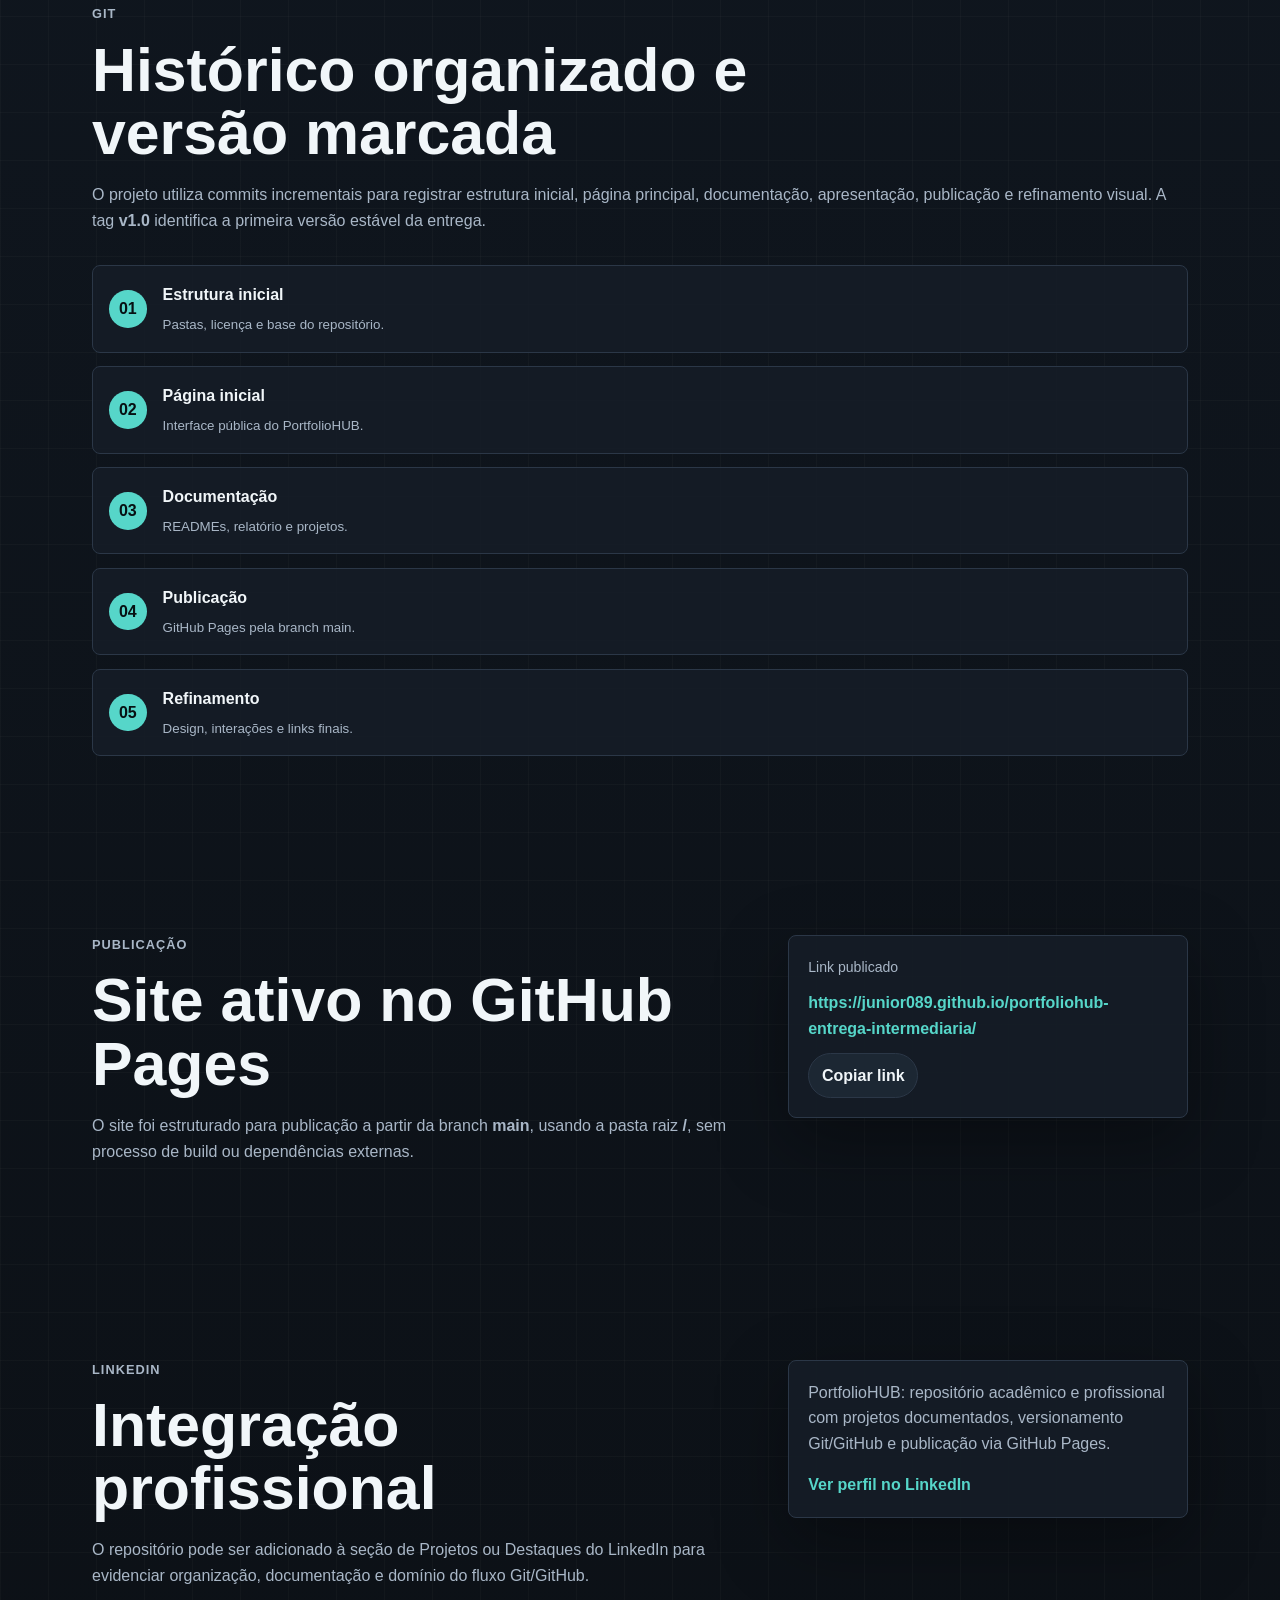
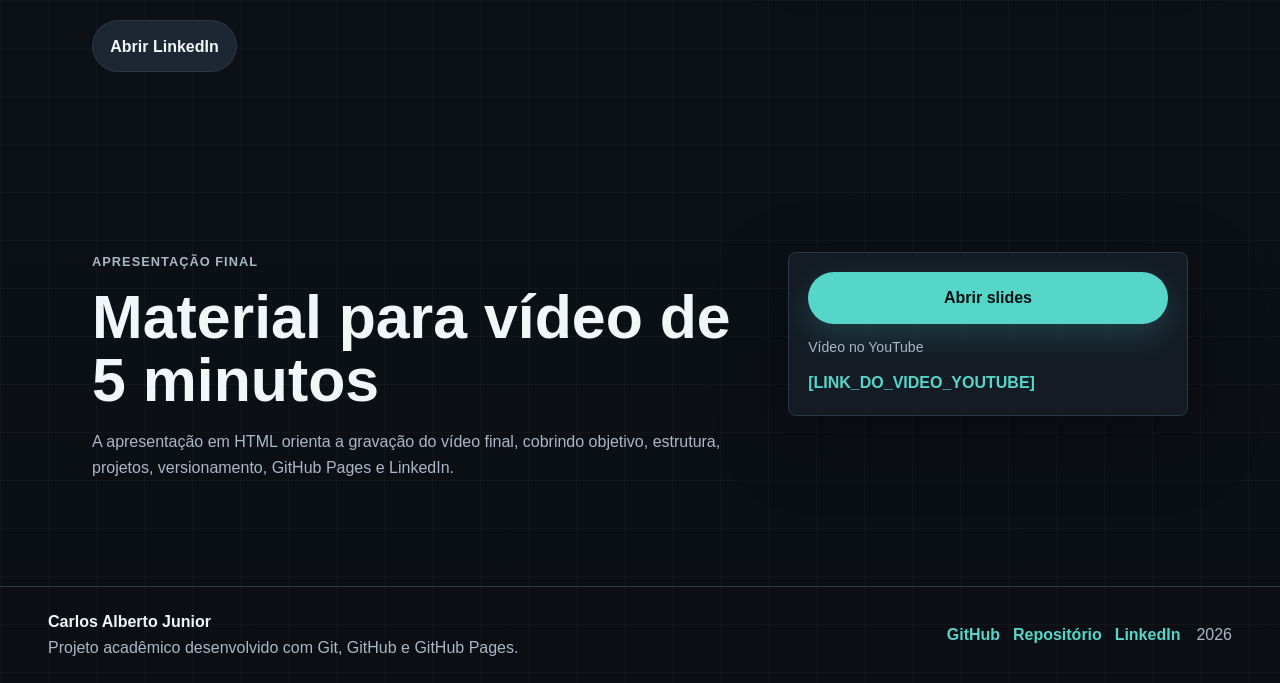
==== commit eefe146d: "fix: corrige projetos pessoais e refina interface" ====
--- a/index.html
+++ b/index.html
@@ -8,9 +8,17 @@
   <link rel="stylesheet" href="assets/css/styles.css">
 </head>
 <body>
+  <div class="scroll-progress" aria-hidden="true"></div>
+
   <header class="site-header">
-    <a class="brand" href="#inicio" aria-label="PortfolioHUB - início">PortfolioHUB</a>
-    <button class="nav-toggle" type="button" aria-expanded="false" aria-controls="main-nav">Menu</button>
+    <a class="brand" href="#inicio" aria-label="PortfolioHUB - início">
+      <span class="brand-mark">PH</span>
+      <span>PortfolioHUB</span>
+    </a>
+    <div class="header-actions">
+      <button class="theme-toggle" type="button" aria-label="Alternar tema">Tema</button>
+      <button class="nav-toggle" type="button" aria-expanded="false" aria-controls="main-nav">Menu</button>
+    </div>
     <nav class="main-nav" id="main-nav" aria-label="Navegação principal">
       <a href="#inicio">Início</a>
       <a href="#sobre">Sobre</a>
@@ -25,30 +33,79 @@
   <main>
     <section class="hero section" id="inicio">
       <div class="hero-content reveal">
-        <p class="eyebrow">Repositório acadêmico e profissional</p>
+        <p class="eyebrow">Entrega intermediária • GitHub Pages • Portfolio público</p>
         <h1>PortfolioHUB</h1>
-        <p class="hero-text">Um portfólio organizado para reunir projetos acadêmicos e pessoais, documentado com clareza, versionado com Git/GitHub e preparado para publicação via GitHub Pages.</p>
+        <p class="hero-text">Um repositório acadêmico e profissional para apresentar projetos, documentação, versionamento e materiais de entrega com uma página pública limpa, responsiva e pronta para avaliação.</p>
         <div class="actions">
-          <a class="btn btn-primary" href="#github-pages">Ver repositório</a>
+          <a class="btn btn-primary" href="https://github.com/junior089/portfoliohub-entrega-intermediaria">Ver repositório</a>
           <a class="btn btn-secondary" href="#documentacao">Ver documentação</a>
           <a class="btn btn-ghost" href="slides/apresentacao.html">Ver apresentação</a>
         </div>
-      </div>
-      <aside class="hero-panel reveal" aria-label="Resumo do projeto">
-        <span class="status-dot"></span>
-        <strong>Entrega intermediária</strong>
-        <p>HTML, CSS, JavaScript, Git, GitHub e GitHub Pages em uma estrutura limpa para avaliação acadêmica.</p>
+        <div class="hero-meta" aria-label="Resumo rápido da entrega">
+          <span><strong>v1.0</strong> versão marcada</span>
+          <span><strong>100%</strong> estático</span>
+          <span><strong>2026</strong> entrega acadêmica</span>
+        </div>
+      </div>
+
+      <aside class="hero-panel reveal" aria-label="Painel de status do projeto">
+        <div class="panel-header">
+          <span class="status-dot"></span>
+          <strong>Status da entrega</strong>
+        </div>
+        <ul class="status-list">
+          <li><span></span>Repositório publicado</li>
+          <li><span></span>GitHub Pages ativo</li>
+          <li><span></span>Tag v1.0 criada</li>
+          <li><span></span>Relatório em PDF gerado</li>
+        </ul>
+        <a class="panel-link" href="https://junior089.github.io/portfoliohub-entrega-intermediaria/">Abrir site publicado</a>
       </aside>
     </section>
 
-    <section class="section" id="sobre">
+    <section class="metrics section compact" aria-label="Indicadores do PortfolioHUB">
+      <article class="metric reveal">
+        <strong data-count="4">0</strong>
+        <span>projetos documentados</span>
+      </article>
+      <article class="metric reveal">
+        <strong data-count="7">0</strong>
+        <span>READMEs públicos</span>
+      </article>
+      <article class="metric reveal">
+        <strong data-count="6">0</strong>
+        <span>commits principais</span>
+      </article>
+      <article class="metric reveal">
+        <strong data-count="1">0</strong>
+        <span>tag de versão</span>
+      </article>
+    </section>
+
+    <section class="section two-column" id="sobre">
       <div class="section-heading reveal">
         <p class="eyebrow">Sobre</p>
         <h2>Um hub para projetos, documentação e presença profissional</h2>
       </div>
-      <div class="text-grid">
-        <p class="reveal">O PortfolioHUB reúne projetos acadêmicos, projetos pessoais, documentação técnica e uma página pública preparada para GitHub Pages. A proposta é apresentar a evolução do estudante em desenvolvimento web, organização de repositórios e boas práticas de versionamento.</p>
-        <p class="reveal">A finalidade profissional é facilitar o compartilhamento do portfólio, apoiar a integração com LinkedIn e manter um histórico público de entregas, decisões técnicas e próximos passos.</p>
+      <div class="content-stack">
+        <p class="lead-card reveal">O PortfolioHUB reúne projetos acadêmicos, projetos pessoais, documentação técnica e uma página pública preparada para GitHub Pages. A proposta é apresentar a evolução em desenvolvimento web, organização de repositórios e boas práticas de versionamento.</p>
+        <div class="feature-grid">
+          <article class="feature reveal">
+            <span>01</span>
+            <h3>Organização</h3>
+            <p>Pastas separadas por documentos, slides, assets e projetos acadêmicos ou pessoais.</p>
+          </article>
+          <article class="feature reveal">
+            <span>02</span>
+            <h3>Versionamento</h3>
+            <p>Histórico Git com commits por etapa, branch main e tag v1.0 para a primeira versão.</p>
+          </article>
+          <article class="feature reveal">
+            <span>03</span>
+            <h3>Entrega pública</h3>
+            <p>Página publicada, relatório em PDF e links profissionais conectados ao GitHub e LinkedIn.</p>
+          </article>
+        </div>
       </div>
     </section>
 
@@ -57,46 +114,76 @@
         <p class="eyebrow">Projetos</p>
         <h2>Projetos acadêmicos e pessoais documentados</h2>
       </div>
-      <div class="project-group">
-        <h3>Acadêmicos</h3>
-        <article class="card reveal">
-          <div>
-            <span class="tag">Entrega intermediária</span>
-            <h4>PortfolioHUB</h4>
-            <p>Projeto principal da atividade, criado para demonstrar organização de repositório, documentação, versionamento e publicação com GitHub Pages.</p>
-          </div>
+
+      <div class="filter-bar reveal" aria-label="Filtrar projetos">
+        <button class="filter-btn active" type="button" data-filter="todos">Todos</button>
+        <button class="filter-btn" type="button" data-filter="academico">Acadêmicos</button>
+        <button class="filter-btn" type="button" data-filter="pessoal">Pessoais</button>
+      </div>
+
+      <div class="project-grid">
+        <article class="project-card reveal" data-project-type="academico">
+          <div class="card-topline">
+            <span class="tag">Acadêmico</span>
+            <span class="card-code">v1.0</span>
+          </div>
+          <h3>PortfolioHUB</h3>
+          <p>Projeto principal da atividade, criado para demonstrar organização de repositório, documentação, versionamento e publicação com GitHub Pages.</p>
           <ul class="tech-list" aria-label="Tecnologias do PortfolioHUB">
             <li>HTML</li>
             <li>CSS</li>
             <li>JavaScript</li>
             <li>Git</li>
-            <li>GitHub</li>
             <li>GitHub Pages</li>
           </ul>
-        </article>
-      </div>
-      <div class="project-group">
-        <h3>Pessoais</h3>
-        <div class="cards">
-          <article class="card reveal">
-            <span class="tag">Portfólio pessoal</span>
-            <h4>API de Monitoramento Judicial</h4>
-            <p>Entrada de portfólio para documentação de uma API voltada ao acompanhamento de informações judiciais, relacionada ao repositório Asclépio.</p>
-            <a class="inline-link" href="https://github.com/junior089/asclepio/">Ver repositório Asclépio</a>
-          </article>
-          <article class="card reveal">
-            <span class="tag">Portfólio pessoal</span>
-            <h4>MayDerma Shopify Theme</h4>
-            <p>Entrada de portfólio para documentação de tema e melhorias em loja Shopify, com foco em estrutura, experiência de compra e evolução visual.</p>
-            <a class="inline-link" href="https://github.com/junior089/amet">Ver repositório AMET</a>
-          </article>
-          <article class="card reveal">
-            <span class="tag">Portfólio pessoal</span>
-            <h4>Plantão</h4>
-            <p>Entrada de portfólio para documentação de uma solução relacionada à organização de plantões, rotina operacional e controle de informações.</p>
-            <a class="inline-link" href="https://github.com/junior089/Plantao">Ver repositório Plantão</a>
-          </article>
-        </div>
+          <a class="inline-link" href="projetos/academicos/portfoliohub/README.md">Ler README</a>
+        </article>
+
+        <article class="project-card reveal" data-project-type="pessoal">
+          <div class="card-topline">
+            <span class="tag">Pessoal</span>
+            <span class="card-code">Asclépio</span>
+          </div>
+          <h3>Asclépio</h3>
+          <p>Aplicativo de saúde para acompanhar hidratação, peso, atividades físicas, sintomas e alertas de surtos de doenças na região.</p>
+          <ul class="tech-list">
+            <li>Flutter</li>
+            <li>Firebase</li>
+            <li>Android Studio</li>
+            <li>GPS</li>
+          </ul>
+          <a class="inline-link" href="https://github.com/junior089/asclepio/">Ver repositório</a>
+        </article>
+
+        <article class="project-card reveal" data-project-type="pessoal">
+          <div class="card-topline">
+            <span class="tag">Pessoal</span>
+            <span class="card-code">AMET</span>
+          </div>
+          <h3>AMET</h3>
+          <p>Aplicativo inspirado na experiência do Rave, criado para pessoas assistirem filmes e vídeos de forma sincronizada dentro de salas.</p>
+          <ul class="tech-list">
+            <li>Streaming</li>
+            <li>Salas</li>
+            <li>Sincronização</li>
+          </ul>
+          <a class="inline-link" href="https://github.com/junior089/amet">Ver repositório</a>
+        </article>
+
+        <article class="project-card reveal" data-project-type="pessoal">
+          <div class="card-topline">
+            <span class="tag">Pessoal</span>
+            <span class="card-code">Plantão</span>
+          </div>
+          <h3>Plantão</h3>
+          <p>Aplicativo para funcionários da remoção do Hospital de Planaltina acompanharem suas escalas e informações de plantão.</p>
+          <ul class="tech-list">
+            <li>Escalas</li>
+            <li>Rotina hospitalar</li>
+            <li>Organização</li>
+          </ul>
+          <a class="inline-link" href="https://github.com/junior089/Plantao">Ver repositório</a>
+        </article>
       </div>
     </section>
 
@@ -106,12 +193,20 @@
         <h2>Materiais públicos da entrega</h2>
       </div>
       <div class="resource-list reveal">
-        <a href="README.md">README principal</a>
-        <a href="documentos/relatorio-final.html">Relatório final em HTML</a>
-        <a href="projetos/academicos/README.md">README de projetos acadêmicos</a>
-        <a href="projetos/pessoais/README.md">README de projetos pessoais</a>
-      </div>
-      <p class="section-note reveal">A documentação apresenta objetivo, tecnologias, estrutura, estratégia de versionamento, status dos projetos e próximos passos, mantendo linguagem clara e adequada para avaliação acadêmica.</p>
+        <a href="README.md"><span>README</span><strong>Visão geral do projeto</strong></a>
+        <a href="documentos/relatorio-final.html"><span>Relatório</span><strong>HTML pronto para impressão</strong></a>
+        <a href="documentos/relatorio-final.pdf"><span>PDF</span><strong>Arquivo final gerado</strong></a>
+        <a href="slides/apresentacao.html"><span>Slides</span><strong>Roteiro de vídeo</strong></a>
+      </div>
+      <div class="checklist reveal" aria-label="Checklist de qualidade da entrega">
+        <h3>Checklist da entrega</h3>
+        <ul>
+          <li><span></span>README principal e READMEs de projetos</li>
+          <li><span></span>Relatório final em HTML e PDF</li>
+          <li><span></span>Apresentação em HTML para vídeo</li>
+          <li><span></span>Links de GitHub, Pages e LinkedIn</li>
+        </ul>
+      </div>
     </section>
 
     <section class="section" id="versionamento">
@@ -119,25 +214,26 @@
         <p class="eyebrow">Git</p>
         <h2>Histórico organizado e versão marcada</h2>
       </div>
-      <p class="section-note reveal">O projeto utiliza commits incrementais para registrar estrutura inicial, página principal, documentação, apresentação e preparação de publicação. A tag <strong>v1.0</strong> identifica a primeira versão estável da entrega.</p>
+      <p class="section-note reveal">O projeto utiliza commits incrementais para registrar estrutura inicial, página principal, documentação, apresentação, publicação e refinamento visual. A tag <strong>v1.0</strong> identifica a primeira versão estável da entrega.</p>
       <ol class="timeline">
-        <li class="reveal"><span>01</span>Estrutura inicial</li>
-        <li class="reveal"><span>02</span>Página inicial</li>
-        <li class="reveal"><span>03</span>Documentação</li>
-        <li class="reveal"><span>04</span>Versão 1.0</li>
-        <li class="reveal"><span>05</span>Publicação no GitHub Pages</li>
+        <li class="reveal"><span>01</span><strong>Estrutura inicial</strong><small>Pastas, licença e base do repositório.</small></li>
+        <li class="reveal"><span>02</span><strong>Página inicial</strong><small>Interface pública do PortfolioHUB.</small></li>
+        <li class="reveal"><span>03</span><strong>Documentação</strong><small>READMEs, relatório e projetos.</small></li>
+        <li class="reveal"><span>04</span><strong>Publicação</strong><small>GitHub Pages pela branch main.</small></li>
+        <li class="reveal"><span>05</span><strong>Refinamento</strong><small>Design, interações e links finais.</small></li>
       </ol>
     </section>
 
     <section class="section split" id="github-pages">
       <div class="section-heading reveal">
         <p class="eyebrow">Publicação</p>
-        <h2>Preparado para GitHub Pages</h2>
+        <h2>Site ativo no GitHub Pages</h2>
         <p>O site foi estruturado para publicação a partir da branch <strong>main</strong>, usando a pasta raiz <strong>/</strong>, sem processo de build ou dependências externas.</p>
       </div>
       <div class="link-box reveal">
         <span>Link publicado</span>
-        <strong>https://junior089.github.io/portfoliohub-entrega-intermediaria/</strong>
+        <strong id="pages-url">https://junior089.github.io/portfoliohub-entrega-intermediaria/</strong>
+        <button class="copy-btn" type="button" data-copy-target="pages-url">Copiar link</button>
       </div>
     </section>
 
@@ -146,8 +242,12 @@
         <p class="eyebrow">LinkedIn</p>
         <h2>Integração profissional</h2>
         <p>O repositório pode ser adicionado à seção de Projetos ou Destaques do LinkedIn para evidenciar organização, documentação e domínio do fluxo Git/GitHub.</p>
-      </div>
-      <blockquote class="quote reveal">PortfolioHUB: repositório acadêmico e profissional com projetos documentados, versionamento Git/GitHub e publicação via GitHub Pages. LinkedIn: https://www.linkedin.com/in/carlos-alberto-soares-de-oliveira-j%C3%BAnior-48127b220/</blockquote>
+        <a class="btn btn-secondary" href="https://www.linkedin.com/in/carlos-alberto-soares-de-oliveira-j%C3%BAnior-48127b220/">Abrir LinkedIn</a>
+      </div>
+      <div class="quote reveal">
+        <p>PortfolioHUB: repositório acadêmico e profissional com projetos documentados, versionamento Git/GitHub e publicação via GitHub Pages.</p>
+        <a class="inline-link" href="https://www.linkedin.com/in/carlos-alberto-soares-de-oliveira-j%C3%BAnior-48127b220/">Ver perfil no LinkedIn</a>
+      </div>
     </section>
 
     <section class="section split" id="apresentacao">
@@ -165,8 +265,15 @@
   </main>
 
   <footer class="site-footer">
-    <strong>Carlos Alberto Junior</strong>
-    <span>Projeto acadêmico desenvolvido com Git, GitHub e GitHub Pages.</span>
+    <div>
+      <strong>Carlos Alberto Junior</strong>
+      <span>Projeto acadêmico desenvolvido com Git, GitHub e GitHub Pages.</span>
+    </div>
+    <div class="footer-links">
+      <a href="https://github.com/junior089">GitHub</a>
+      <a href="https://github.com/junior089/portfoliohub-entrega-intermediaria">Repositório</a>
+      <a href="https://www.linkedin.com/in/carlos-alberto-soares-de-oliveira-j%C3%BAnior-48127b220/">LinkedIn</a>
+    </div>
     <span>2026</span>
   </footer>
 
--- a/assets/css/styles.css
+++ b/assets/css/styles.css
@@ -1,17 +1,35 @@
 :root {
-  --bg: #0d1117;
-  --surface: #141a23;
-  --surface-strong: #1b2430;
-  --text: #eef4f8;
-  --muted: #a7b4c2;
-  --line: #2b3544;
-  --accent: #4fd1c5;
-  --accent-strong: #2fb8aa;
+  --bg: #0b0f14;
+  --bg-soft: #101720;
+  --surface: #151d27;
+  --surface-strong: #1c2733;
+  --text: #f1f6f9;
+  --muted: #a9b7c7;
+  --line: #2b3747;
+  --accent: #56d6c9;
+  --accent-strong: #35bdae;
   --gold: #f4c95d;
   --green: #7bd88f;
-  --shadow: 0 20px 60px rgba(0, 0, 0, 0.28);
+  --blue: #8ab4ff;
+  --shadow: 0 24px 70px rgba(0, 0, 0, 0.34);
   --radius: 8px;
-  --max-width: 1120px;
+  --max-width: 1160px;
+}
+
+body.light-theme {
+  --bg: #f4f7fb;
+  --bg-soft: #e9eff6;
+  --surface: #ffffff;
+  --surface-strong: #eef4f8;
+  --text: #111827;
+  --muted: #536170;
+  --line: #d5dde8;
+  --accent: #0f766e;
+  --accent-strong: #0b625b;
+  --gold: #9a6500;
+  --green: #247447;
+  --blue: #2455a6;
+  --shadow: 0 18px 50px rgba(26, 40, 58, 0.12);
 }
 
 * {
@@ -25,91 +43,163 @@
 body {
   margin: 0;
   background:
-    radial-gradient(circle at top left, rgba(79, 209, 197, 0.13), transparent 28rem),
-    linear-gradient(180deg, #0d1117 0%, #111820 52%, #0d1117 100%);
+    linear-gradient(rgba(255, 255, 255, 0.025) 1px, transparent 1px),
+    linear-gradient(90deg, rgba(255, 255, 255, 0.025) 1px, transparent 1px),
+    linear-gradient(180deg, var(--bg) 0%, var(--bg-soft) 48%, var(--bg) 100%);
+  background-size: 48px 48px, 48px 48px, auto;
   color: var(--text);
   font-family: Arial, Helvetica, sans-serif;
   line-height: 1.6;
 }
 
+body.light-theme {
+  background:
+    linear-gradient(rgba(15, 118, 110, 0.05) 1px, transparent 1px),
+    linear-gradient(90deg, rgba(15, 118, 110, 0.05) 1px, transparent 1px),
+    linear-gradient(180deg, var(--bg) 0%, #ffffff 56%, var(--bg) 100%);
+  background-size: 48px 48px, 48px 48px, auto;
+}
+
 a {
   color: inherit;
   text-decoration: none;
 }
 
+button {
+  font: inherit;
+}
+
+.scroll-progress {
+  background: linear-gradient(90deg, var(--accent), var(--gold));
+  height: 3px;
+  left: 0;
+  position: fixed;
+  top: 0;
+  transform: scaleX(0);
+  transform-origin: left;
+  width: 100%;
+  z-index: 60;
+}
+
 .site-header {
+  align-items: center;
+  background: rgba(11, 15, 20, 0.9);
+  border-bottom: 1px solid var(--line);
+  backdrop-filter: blur(16px);
+  display: grid;
+  gap: 1rem;
+  grid-template-columns: auto 1fr auto;
+  padding: 0.9rem clamp(1rem, 4vw, 3rem);
   position: sticky;
   top: 0;
-  z-index: 20;
+  z-index: 50;
+}
+
+body.light-theme .site-header {
+  background: rgba(244, 247, 251, 0.9);
+}
+
+.brand {
+  align-items: center;
+  display: inline-flex;
+  font-size: 1.1rem;
+  font-weight: 800;
+  gap: 0.65rem;
+  letter-spacing: 0;
+}
+
+.brand-mark {
+  align-items: center;
+  background: var(--accent);
+  border-radius: var(--radius);
+  color: #071113;
+  display: inline-flex;
+  font-size: 0.78rem;
+  height: 2rem;
+  justify-content: center;
+  width: 2rem;
+}
+
+.header-actions {
   display: flex;
-  align-items: center;
-  justify-content: space-between;
-  gap: 1rem;
-  padding: 1rem clamp(1rem, 4vw, 3rem);
-  background: rgba(13, 17, 23, 0.9);
-  border-bottom: 1px solid var(--line);
-  backdrop-filter: blur(16px);
-}
-
-.brand {
-  font-size: 1.18rem;
-  font-weight: 800;
-  letter-spacing: 0;
+  gap: 0.55rem;
+  grid-column: 3;
 }
 
 .main-nav {
+  align-items: center;
   display: flex;
-  align-items: center;
-  gap: 0.35rem;
   flex-wrap: wrap;
+  gap: 0.28rem;
+  grid-column: 2;
+  grid-row: 1;
   justify-content: flex-end;
 }
 
+.main-nav a,
+.theme-toggle,
+.nav-toggle,
+.copy-btn {
+  border: 1px solid transparent;
+  border-radius: 999px;
+  cursor: pointer;
+  transition: background 180ms ease, border-color 180ms ease, color 180ms ease, transform 180ms ease;
+}
+
 .main-nav a {
-  border-radius: 999px;
-  color: var(--muted);
-  font-size: 0.92rem;
-  padding: 0.45rem 0.72rem;
-  transition: color 180ms ease, background 180ms ease;
+  color: var(--muted);
+  font-size: 0.9rem;
+  padding: 0.42rem 0.68rem;
 }
 
 .main-nav a:hover,
 .main-nav a.active {
-  background: rgba(79, 209, 197, 0.12);
+  background: rgba(86, 214, 201, 0.12);
   color: var(--text);
+}
+
+.theme-toggle,
+.nav-toggle {
+  background: var(--surface);
+  border-color: var(--line);
+  color: var(--text);
+  min-height: 38px;
+  padding: 0.35rem 0.72rem;
 }
 
 .nav-toggle {
   display: none;
-  border: 1px solid var(--line);
-  border-radius: 999px;
-  background: var(--surface);
-  color: var(--text);
-  cursor: pointer;
-  padding: 0.45rem 0.8rem;
-}
-
-.section,
-.hero {
+}
+
+.section {
   max-width: var(--max-width);
   margin: 0 auto;
   padding: clamp(3rem, 7vw, 6rem) clamp(1rem, 4vw, 2rem);
 }
 
+.section.compact {
+  padding-top: 0;
+}
+
 .hero {
-  min-height: 78vh;
-  display: grid;
-  align-items: center;
-  grid-template-columns: minmax(0, 1fr) 340px;
+  align-items: center;
+  display: grid;
   gap: clamp(2rem, 5vw, 4rem);
+  grid-template-columns: minmax(0, 0.95fr) minmax(320px, 380px);
+  min-height: 82vh;
+}
+
+.hero .reveal {
+  opacity: 1;
+  transform: none;
 }
 
 .eyebrow {
   color: var(--accent);
-  font-size: 0.82rem;
-  font-weight: 700;
+  font-size: 0.8rem;
+  font-weight: 800;
   letter-spacing: 0.08em;
-  margin: 0 0 0.8rem;
+  margin: 0 0 0.85rem;
   text-transform: uppercase;
 }
 
@@ -122,46 +212,48 @@
 }
 
 h1 {
-  font-size: clamp(3.5rem, 12vw, 8rem);
-  line-height: 0.92;
-  margin-bottom: 1.4rem;
+  font-size: clamp(3.25rem, 7.4vw, 6.35rem);
+  letter-spacing: 0;
+  line-height: 0.9;
+  margin-bottom: 1.45rem;
 }
 
 h2 {
-  font-size: clamp(2rem, 5vw, 3.6rem);
+  font-size: clamp(2rem, 5vw, 3.8rem);
+  letter-spacing: 0;
   line-height: 1.05;
   margin-bottom: 1rem;
 }
 
 h3 {
-  color: var(--gold);
-  font-size: 1rem;
-  margin-bottom: 1rem;
-  text-transform: uppercase;
-}
-
-h4 {
-  font-size: 1.35rem;
-  margin-bottom: 0.6rem;
+  font-size: 1.08rem;
+  line-height: 1.2;
 }
 
 .hero-text,
 .section-note,
 .section-heading p,
-.text-grid p,
-.card p {
+.project-card p,
+.feature p,
+.lead-card {
   color: var(--muted);
 }
 
 .hero-text {
-  font-size: 1.17rem;
-  max-width: 720px;
-}
-
-.actions {
+  font-size: 1.16rem;
+  max-width: 760px;
+}
+
+.actions,
+.hero-meta,
+.filter-bar,
+.footer-links {
   display: flex;
   flex-wrap: wrap;
-  gap: 0.85rem;
+  gap: 0.8rem;
+}
+
+.actions {
   margin-top: 2rem;
 }
 
@@ -170,19 +262,24 @@
   border: 1px solid transparent;
   border-radius: 999px;
   display: inline-flex;
-  font-weight: 700;
+  font-weight: 800;
   justify-content: center;
-  min-height: 44px;
-  padding: 0.72rem 1.05rem;
-  transition: border-color 180ms ease, background 180ms ease, transform 180ms ease;
-}
-
-.btn:hover {
+  min-height: 46px;
+  padding: 0.76rem 1.08rem;
+  transition: border-color 180ms ease, background 180ms ease, transform 180ms ease, box-shadow 180ms ease;
+}
+
+.btn:hover,
+.copy-btn:hover,
+.theme-toggle:hover,
+.nav-toggle:hover,
+.filter-btn:hover {
   transform: translateY(-2px);
 }
 
 .btn-primary {
   background: var(--accent);
+  box-shadow: 0 12px 32px rgba(86, 214, 201, 0.18);
   color: #071113;
 }
 
@@ -196,114 +293,296 @@
   color: var(--muted);
 }
 
+.hero-meta {
+  color: var(--muted);
+  margin-top: 1.6rem;
+}
+
+.hero-meta span {
+  border: 1px solid var(--line);
+  border-radius: 999px;
+  padding: 0.45rem 0.7rem;
+}
+
+.hero-meta strong {
+  color: var(--text);
+}
+
 .hero-panel,
-.card,
+.metric,
+.lead-card,
+.feature,
+.project-card,
+.resource-list a,
+.checklist,
 .link-box,
 .quote {
-  background: rgba(20, 26, 35, 0.86);
+  background: color-mix(in srgb, var(--surface) 92%, transparent);
   border: 1px solid var(--line);
   border-radius: var(--radius);
   box-shadow: var(--shadow);
 }
 
 .hero-panel {
-  padding: 1.4rem;
-}
-
-.hero-panel p {
-  color: var(--muted);
+  padding: 1.3rem;
+  position: relative;
+  z-index: 2;
+}
+
+.panel-header {
+  align-items: center;
+  display: flex;
+  gap: 0.55rem;
+  margin-bottom: 1rem;
+}
+
+.status-dot {
+  background: var(--green);
+  border-radius: 50%;
+  box-shadow: 0 0 24px color-mix(in srgb, var(--green) 58%, transparent);
+  display: inline-block;
+  height: 0.7rem;
+  width: 0.7rem;
+}
+
+.status-list,
+.checklist ul,
+.tech-list {
+  list-style: none;
+  margin: 0;
+  padding: 0;
+}
+
+.status-list {
+  display: grid;
+  gap: 0.7rem;
+}
+
+.status-list li,
+.checklist li {
+  align-items: center;
+  color: var(--muted);
+  display: flex;
+  gap: 0.6rem;
+}
+
+.status-list li span,
+.checklist li span {
+  background: var(--green);
+  border-radius: 50%;
+  display: inline-flex;
+  flex: 0 0 auto;
+  height: 0.55rem;
+  width: 0.55rem;
+}
+
+.panel-link {
+  border-top: 1px solid var(--line);
+  color: var(--accent);
+  display: block;
+  font-weight: 800;
+  margin-top: 1.1rem;
+  padding-top: 1rem;
+}
+
+.metrics {
+  display: grid;
+  gap: 1rem;
+  grid-template-columns: repeat(4, minmax(0, 1fr));
+}
+
+.metric {
+  padding: 1.1rem;
+}
+
+.metric strong {
+  color: var(--accent);
+  display: block;
+  font-size: clamp(2rem, 5vw, 3.3rem);
+  line-height: 1;
+}
+
+.metric span {
+  color: var(--muted);
+}
+
+.two-column,
+.split {
+  display: grid;
+  gap: clamp(1.4rem, 4vw, 3rem);
+  grid-template-columns: minmax(0, 0.82fr) minmax(0, 1.18fr);
+}
+
+.section-heading {
+  max-width: 780px;
+}
+
+.section-heading .btn {
+  margin-top: 1rem;
+}
+
+.content-stack {
+  display: grid;
+  gap: 1rem;
+}
+
+.lead-card,
+.feature,
+.project-card,
+.checklist,
+.link-box,
+.quote {
+  padding: 1.2rem;
+}
+
+.feature-grid {
+  display: grid;
+  gap: 1rem;
+  grid-template-columns: repeat(3, minmax(0, 1fr));
+}
+
+.feature span,
+.card-code {
+  color: var(--gold);
+  font-size: 0.82rem;
+  font-weight: 800;
+}
+
+.feature h3,
+.project-card h3,
+.checklist h3 {
+  margin-bottom: 0.5rem;
+}
+
+.feature p,
+.project-card p {
   margin-bottom: 0;
 }
 
-.status-dot {
-  display: inline-block;
-  width: 0.7rem;
-  height: 0.7rem;
-  margin-right: 0.45rem;
-  border-radius: 50%;
-  background: var(--green);
-  box-shadow: 0 0 24px rgba(123, 216, 143, 0.65);
-}
-
-.section-heading {
-  max-width: 760px;
-  margin-bottom: 2rem;
-}
-
-.text-grid,
-.cards {
-  display: grid;
-  grid-template-columns: repeat(2, minmax(0, 1fr));
+.filter-bar {
+  margin-bottom: 1.2rem;
+}
+
+.filter-btn {
+  background: var(--surface);
+  border: 1px solid var(--line);
+  border-radius: 999px;
+  color: var(--muted);
+  cursor: pointer;
+  font-weight: 800;
+  padding: 0.55rem 0.85rem;
+}
+
+.filter-btn.active {
+  background: var(--accent);
+  border-color: var(--accent);
+  color: #071113;
+}
+
+.project-grid {
+  display: grid;
   gap: 1rem;
-}
-
-.project-group {
-  margin-top: 2rem;
-}
-
-.card {
+  grid-template-columns: repeat(4, minmax(0, 1fr));
+}
+
+.project-card {
   display: flex;
   flex-direction: column;
   gap: 1rem;
-  padding: 1.25rem;
-}
-
-.inline-link {
-  color: var(--accent);
-  font-weight: 700;
-}
-
-.inline-link:hover {
-  color: var(--green);
+  min-height: 100%;
+  transition: border-color 180ms ease, transform 180ms ease;
+}
+
+.project-card:hover {
+  border-color: color-mix(in srgb, var(--accent) 62%, var(--line));
+  transform: translateY(-4px);
+}
+
+.project-card.hidden {
+  display: none;
+}
+
+.card-topline {
+  align-items: center;
+  display: flex;
+  justify-content: space-between;
+  gap: 1rem;
 }
 
 .tag {
   align-self: flex-start;
-  background: rgba(244, 201, 93, 0.12);
-  border: 1px solid rgba(244, 201, 93, 0.32);
+  background: color-mix(in srgb, var(--gold) 12%, transparent);
+  border: 1px solid color-mix(in srgb, var(--gold) 34%, transparent);
   border-radius: 999px;
   color: var(--gold);
-  font-size: 0.82rem;
-  font-weight: 700;
-  padding: 0.25rem 0.6rem;
+  font-size: 0.8rem;
+  font-weight: 800;
+  padding: 0.24rem 0.6rem;
 }
 
 .tech-list {
   display: flex;
   flex-wrap: wrap;
-  gap: 0.5rem;
-  list-style: none;
-  margin: 0;
-  padding: 0;
+  gap: 0.45rem;
 }
 
 .tech-list li {
-  background: rgba(79, 209, 197, 0.1);
-  border: 1px solid rgba(79, 209, 197, 0.3);
+  background: color-mix(in srgb, var(--accent) 10%, transparent);
+  border: 1px solid color-mix(in srgb, var(--accent) 30%, transparent);
   border-radius: 999px;
   color: var(--accent);
-  font-size: 0.9rem;
-  padding: 0.28rem 0.65rem;
+  font-size: 0.86rem;
+  padding: 0.22rem 0.58rem;
+}
+
+.inline-link {
+  color: var(--accent);
+  font-weight: 800;
+  margin-top: auto;
+}
+
+.inline-link:hover {
+  color: var(--green);
 }
 
 .resource-list {
   display: grid;
+  gap: 0.85rem;
   grid-template-columns: repeat(4, minmax(0, 1fr));
-  gap: 0.8rem;
 }
 
 .resource-list a {
-  border: 1px solid var(--line);
-  border-radius: var(--radius);
+  display: grid;
+  gap: 0.3rem;
+  min-height: 118px;
+  padding: 1rem;
+  transition: border-color 180ms ease, background 180ms ease, transform 180ms ease;
+}
+
+.resource-list a:hover {
+  background: color-mix(in srgb, var(--accent) 7%, var(--surface));
+  border-color: color-mix(in srgb, var(--accent) 48%, var(--line));
+  transform: translateY(-3px);
+}
+
+.resource-list span,
+.link-box span {
+  color: var(--muted);
+  font-size: 0.88rem;
+}
+
+.resource-list strong,
+.link-box strong {
   color: var(--text);
-  min-height: 92px;
-  padding: 1rem;
-  transition: border-color 180ms ease, background 180ms ease;
-}
-
-.resource-list a:hover {
-  background: rgba(79, 209, 197, 0.08);
-  border-color: rgba(79, 209, 197, 0.48);
+}
+
+.checklist {
+  margin-top: 1rem;
+}
+
+.checklist ul {
+  display: grid;
+  gap: 0.65rem;
 }
 
 .timeline {
@@ -316,46 +595,44 @@
 
 .timeline li {
   align-items: center;
-  background: rgba(20, 26, 35, 0.72);
+  background: color-mix(in srgb, var(--surface) 86%, transparent);
   border: 1px solid var(--line);
   border-radius: var(--radius);
-  display: flex;
-  gap: 1rem;
+  display: grid;
+  gap: 0.4rem 1rem;
+  grid-template-columns: auto 1fr;
   padding: 1rem;
 }
 
-.timeline span {
+.timeline li > span {
   align-items: center;
   background: var(--accent);
   border-radius: 50%;
   color: #071113;
   display: inline-flex;
-  font-weight: 800;
-  height: 2.2rem;
+  font-weight: 900;
+  grid-row: span 2;
+  height: 2.35rem;
   justify-content: center;
-  width: 2.2rem;
+  width: 2.35rem;
+}
+
+.timeline small {
+  color: var(--muted);
 }
 
 .split {
-  display: grid;
-  grid-template-columns: minmax(0, 1fr) minmax(260px, 380px);
-  gap: 1.5rem;
+  grid-template-columns: minmax(0, 1fr) minmax(280px, 400px);
 }
 
 .link-box,
 .quote {
   align-self: start;
-  padding: 1.2rem;
-}
-
-.link-box span,
-.link-box strong {
-  display: block;
-}
-
-.link-box span {
-  color: var(--muted);
-  margin-top: 0.85rem;
+}
+
+.link-box {
+  display: grid;
+  gap: 0.75rem;
 }
 
 .link-box strong {
@@ -363,30 +640,53 @@
   overflow-wrap: anywhere;
 }
 
-.quote {
+.copy-btn {
+  background: var(--surface-strong);
+  border-color: var(--line);
   color: var(--text);
-  font-size: 1.05rem;
-  margin: 0;
+  font-weight: 800;
+  justify-self: start;
+  min-height: 40px;
+  padding: 0.52rem 0.8rem;
+}
+
+.copy-btn.copied {
+  background: var(--green);
+  color: #071113;
+}
+
+.quote p {
+  color: var(--muted);
 }
 
 .site-footer {
+  align-items: center;
   border-top: 1px solid var(--line);
   color: var(--muted);
-  display: flex;
-  flex-wrap: wrap;
-  gap: 0.85rem;
-  justify-content: space-between;
+  display: grid;
+  gap: 1rem;
+  grid-template-columns: 1fr auto auto;
   padding: 1.4rem clamp(1rem, 4vw, 3rem);
+}
+
+.site-footer strong,
+.site-footer span {
+  display: block;
 }
 
 .site-footer strong {
   color: var(--text);
+}
+
+.footer-links a {
+  color: var(--accent);
+  font-weight: 800;
 }
 
 .reveal {
   opacity: 0;
   transform: translateY(18px);
-  transition: opacity 500ms ease, transform 500ms ease;
+  transition: opacity 520ms ease, transform 520ms ease;
 }
 
 .reveal.visible {
@@ -394,7 +694,27 @@
   transform: translateY(0);
 }
 
+@media (max-width: 1080px) {
+  .project-grid,
+  .resource-list,
+  .metrics {
+    grid-template-columns: repeat(2, minmax(0, 1fr));
+  }
+
+  .feature-grid {
+    grid-template-columns: 1fr;
+  }
+}
+
 @media (max-width: 900px) {
+  .site-header {
+    grid-template-columns: 1fr auto;
+  }
+
+  .header-actions {
+    grid-column: 2;
+  }
+
   .nav-toggle {
     display: inline-flex;
   }
@@ -404,11 +724,9 @@
     border: 1px solid var(--line);
     border-radius: var(--radius);
     display: none;
-    left: 1rem;
+    grid-column: 1 / -1;
+    grid-row: auto;
     padding: 0.6rem;
-    position: absolute;
-    right: 1rem;
-    top: 4.4rem;
   }
 
   .main-nav.open {
@@ -420,29 +738,40 @@
   }
 
   .hero,
-  .split,
-  .text-grid,
-  .cards,
-  .resource-list {
+  .two-column,
+  .split {
     grid-template-columns: 1fr;
   }
 
   .hero {
     min-height: auto;
   }
-}
-
-@media (max-width: 520px) {
+
+  .site-footer {
+    align-items: start;
+    grid-template-columns: 1fr;
+  }
+}
+
+@media (max-width: 560px) {
   .actions,
-  .site-footer {
+  .hero-meta,
+  .footer-links {
     flex-direction: column;
   }
 
-  .btn {
+  .btn,
+  .filter-btn {
     width: 100%;
   }
 
+  .project-grid,
+  .resource-list,
+  .metrics {
+    grid-template-columns: 1fr;
+  }
+
   h1 {
-    font-size: 3.35rem;
-  }
-}
+    font-size: 3.25rem;
+  }
+}
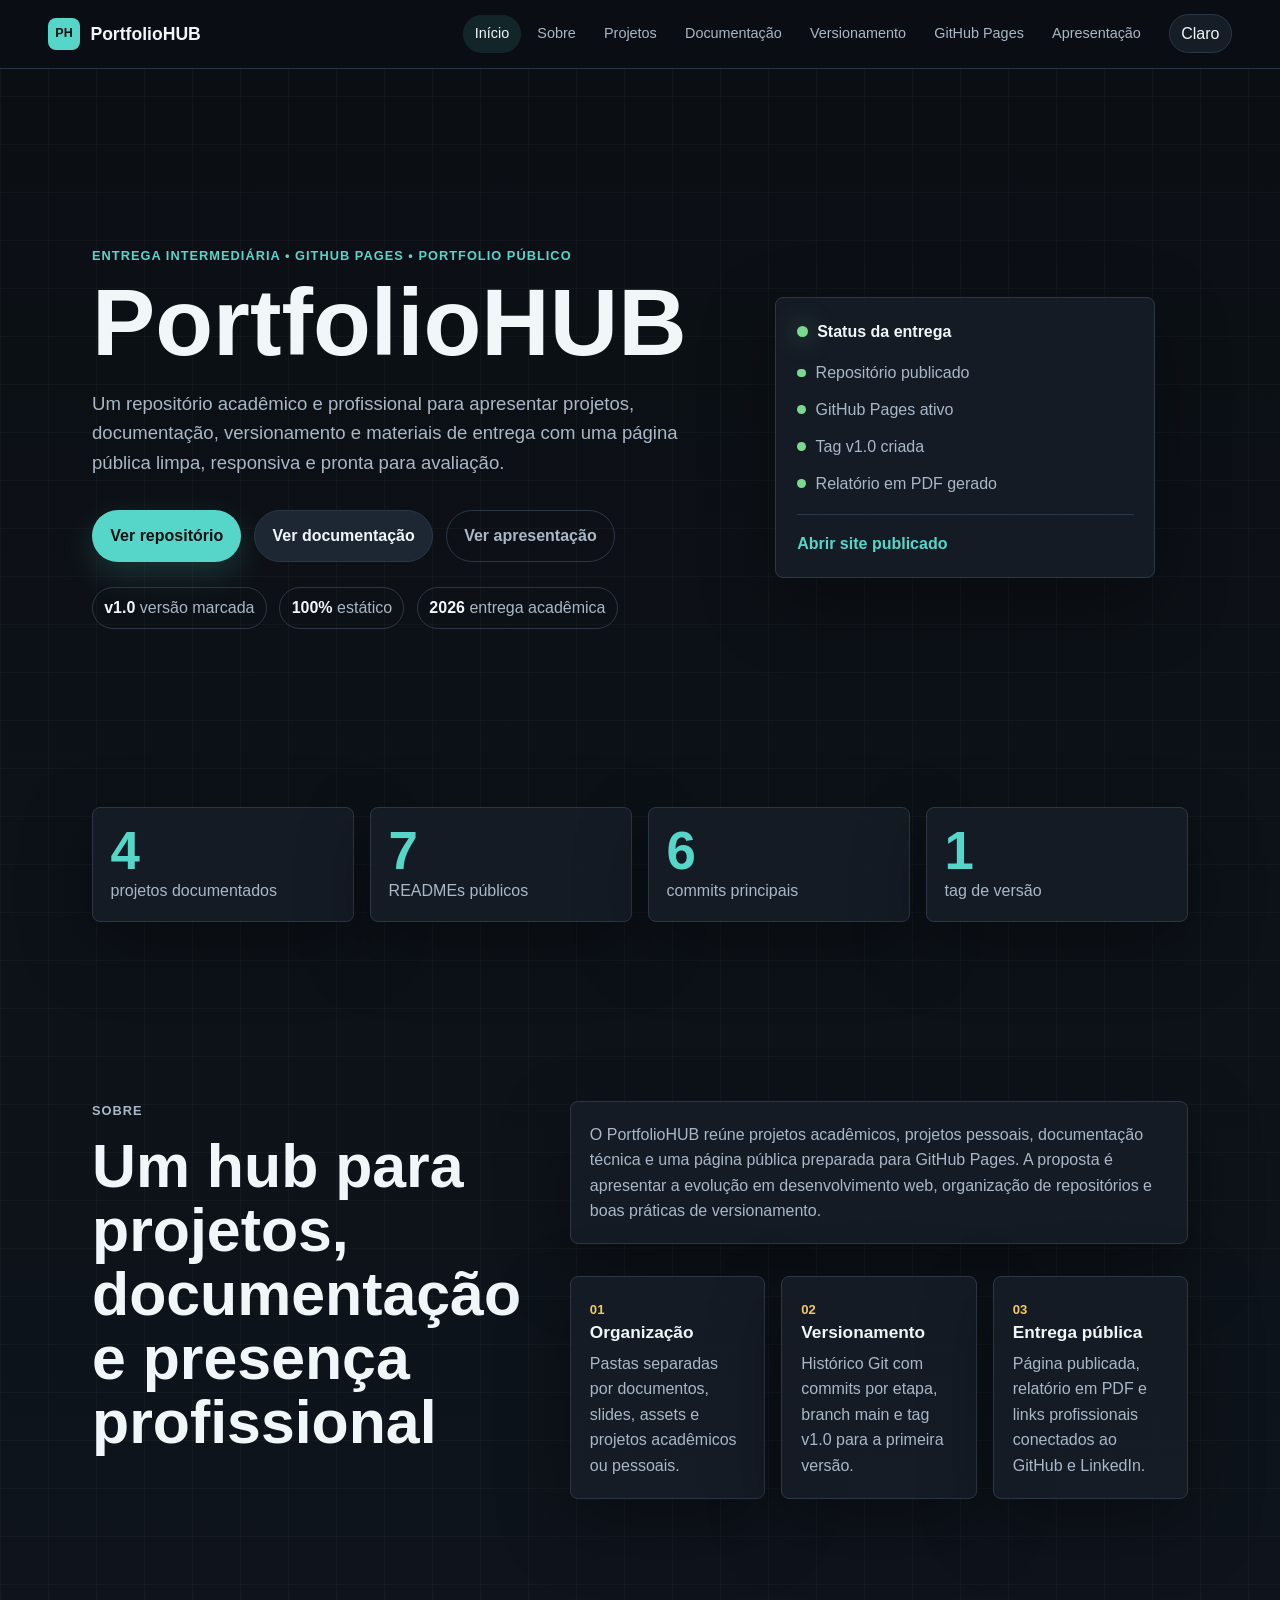
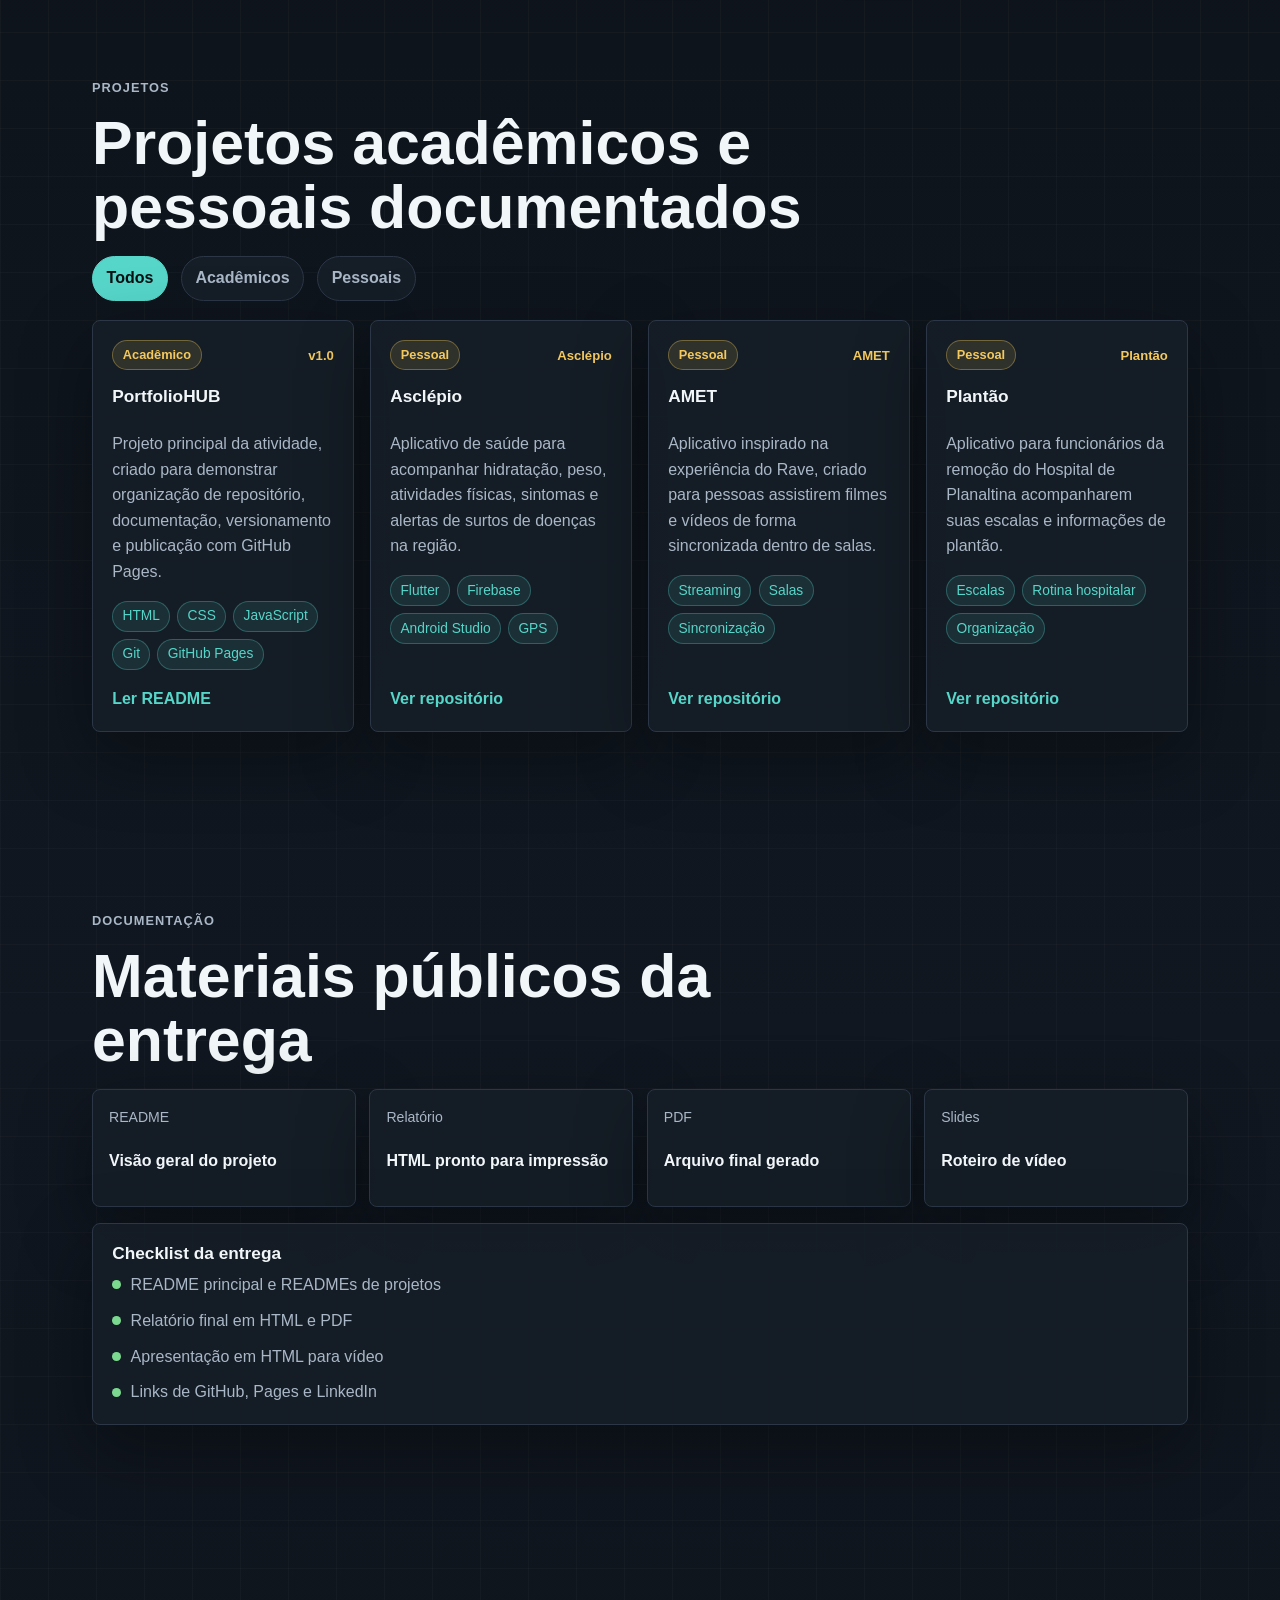
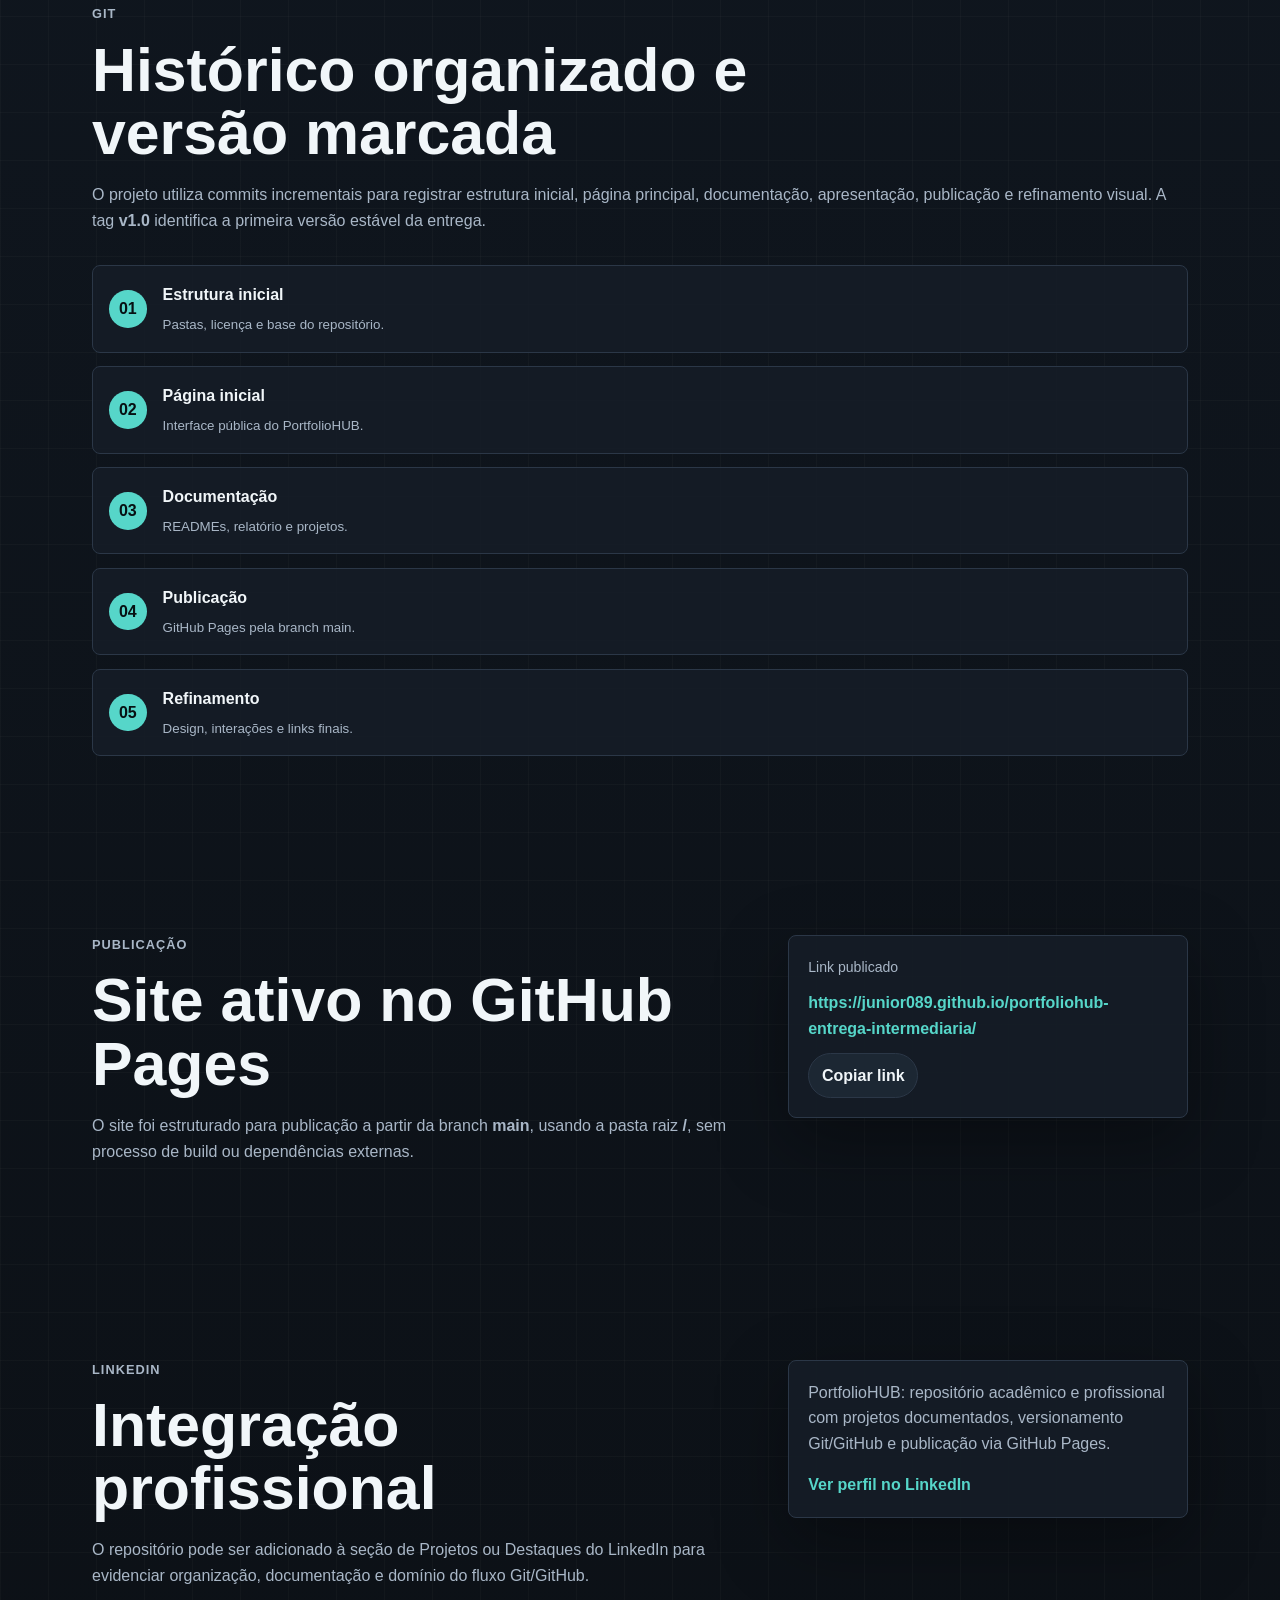
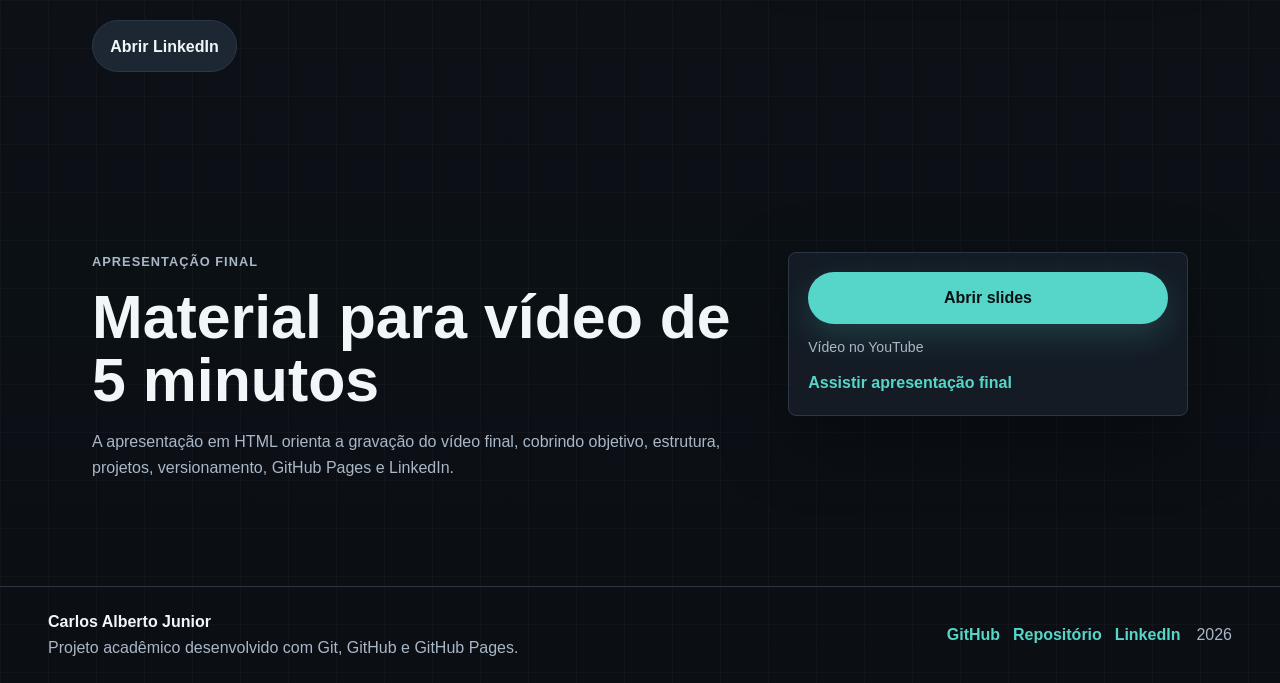
==== commit f8331393: "docs: adiciona link do video final" ====
--- a/index.html
+++ b/index.html
@@ -259,7 +259,7 @@
       <div class="link-box reveal">
         <a class="btn btn-primary" href="slides/apresentacao.html">Abrir slides</a>
         <span>Vídeo no YouTube</span>
-        <strong>[LINK_DO_VIDEO_YOUTUBE]</strong>
+        <a class="inline-link" href="https://youtu.be/U9jnTajrpV4">Assistir apresentação final</a>
       </div>
     </section>
   </main>
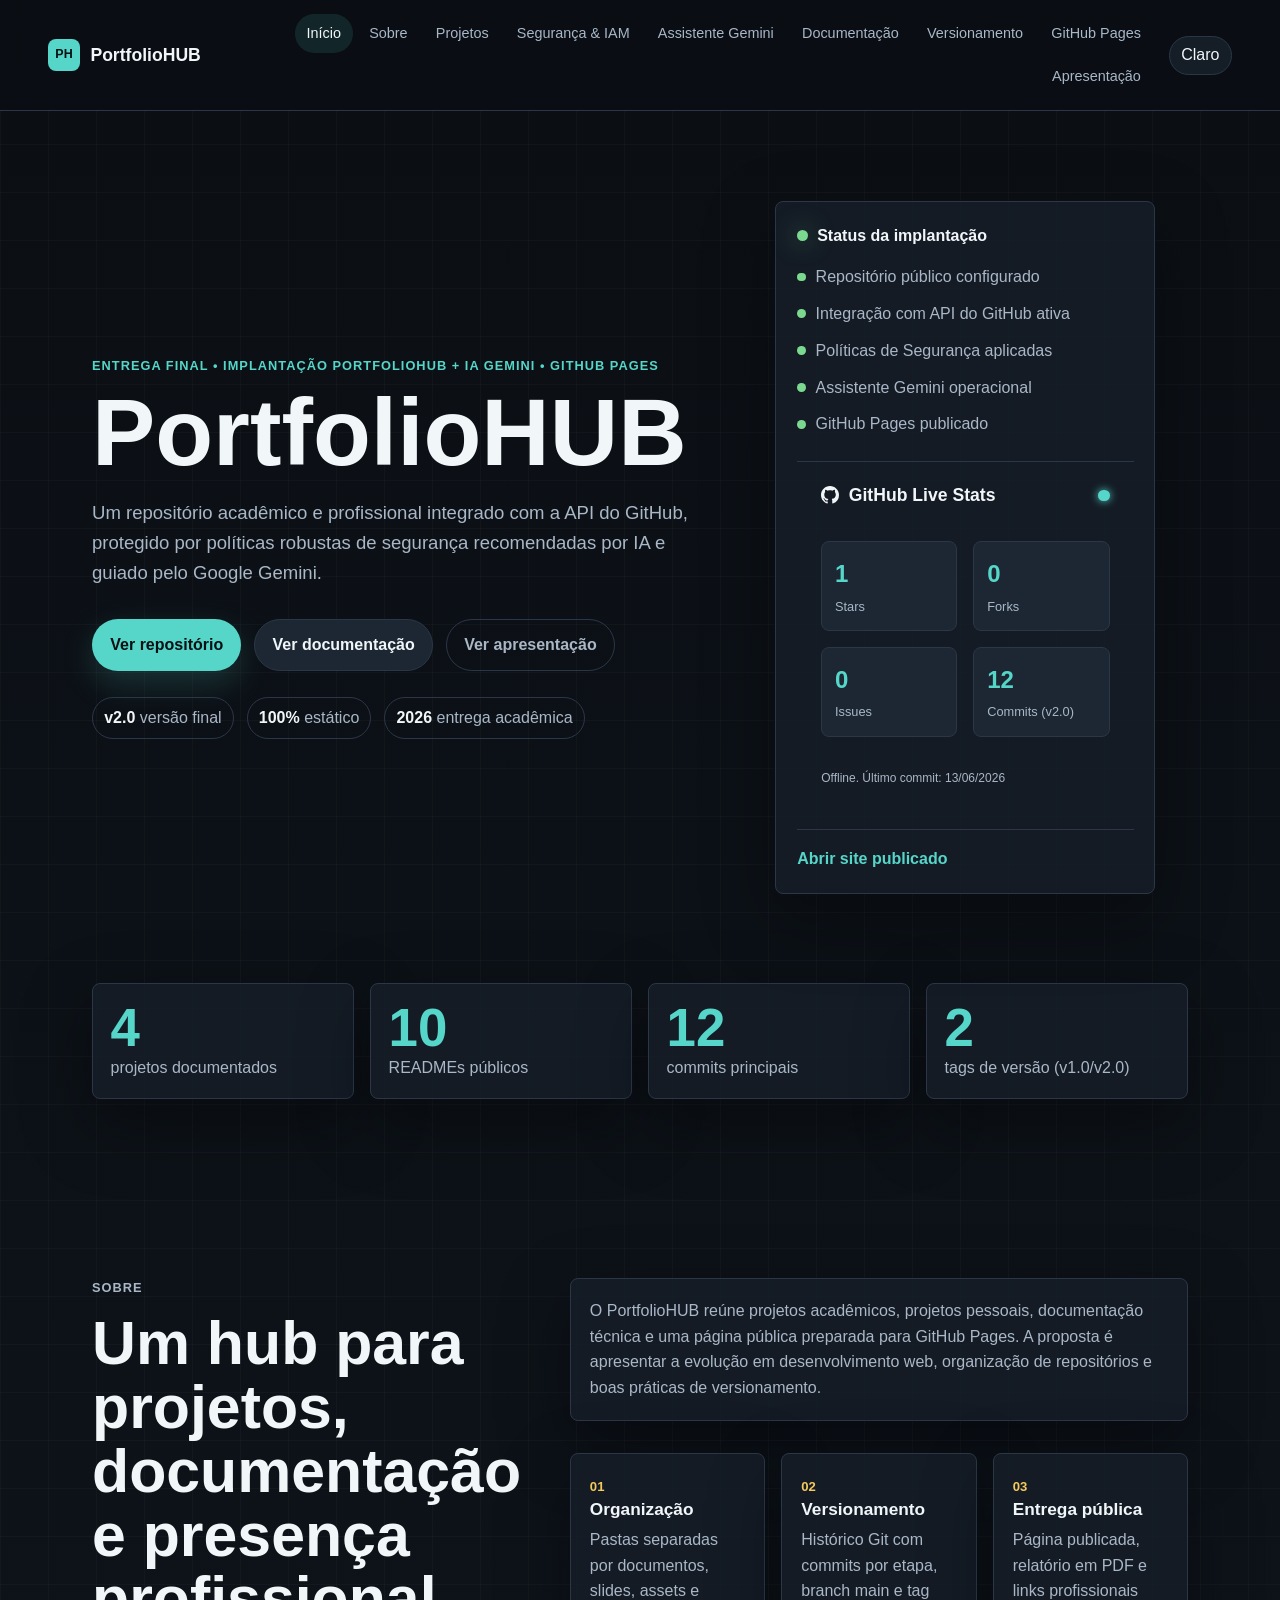
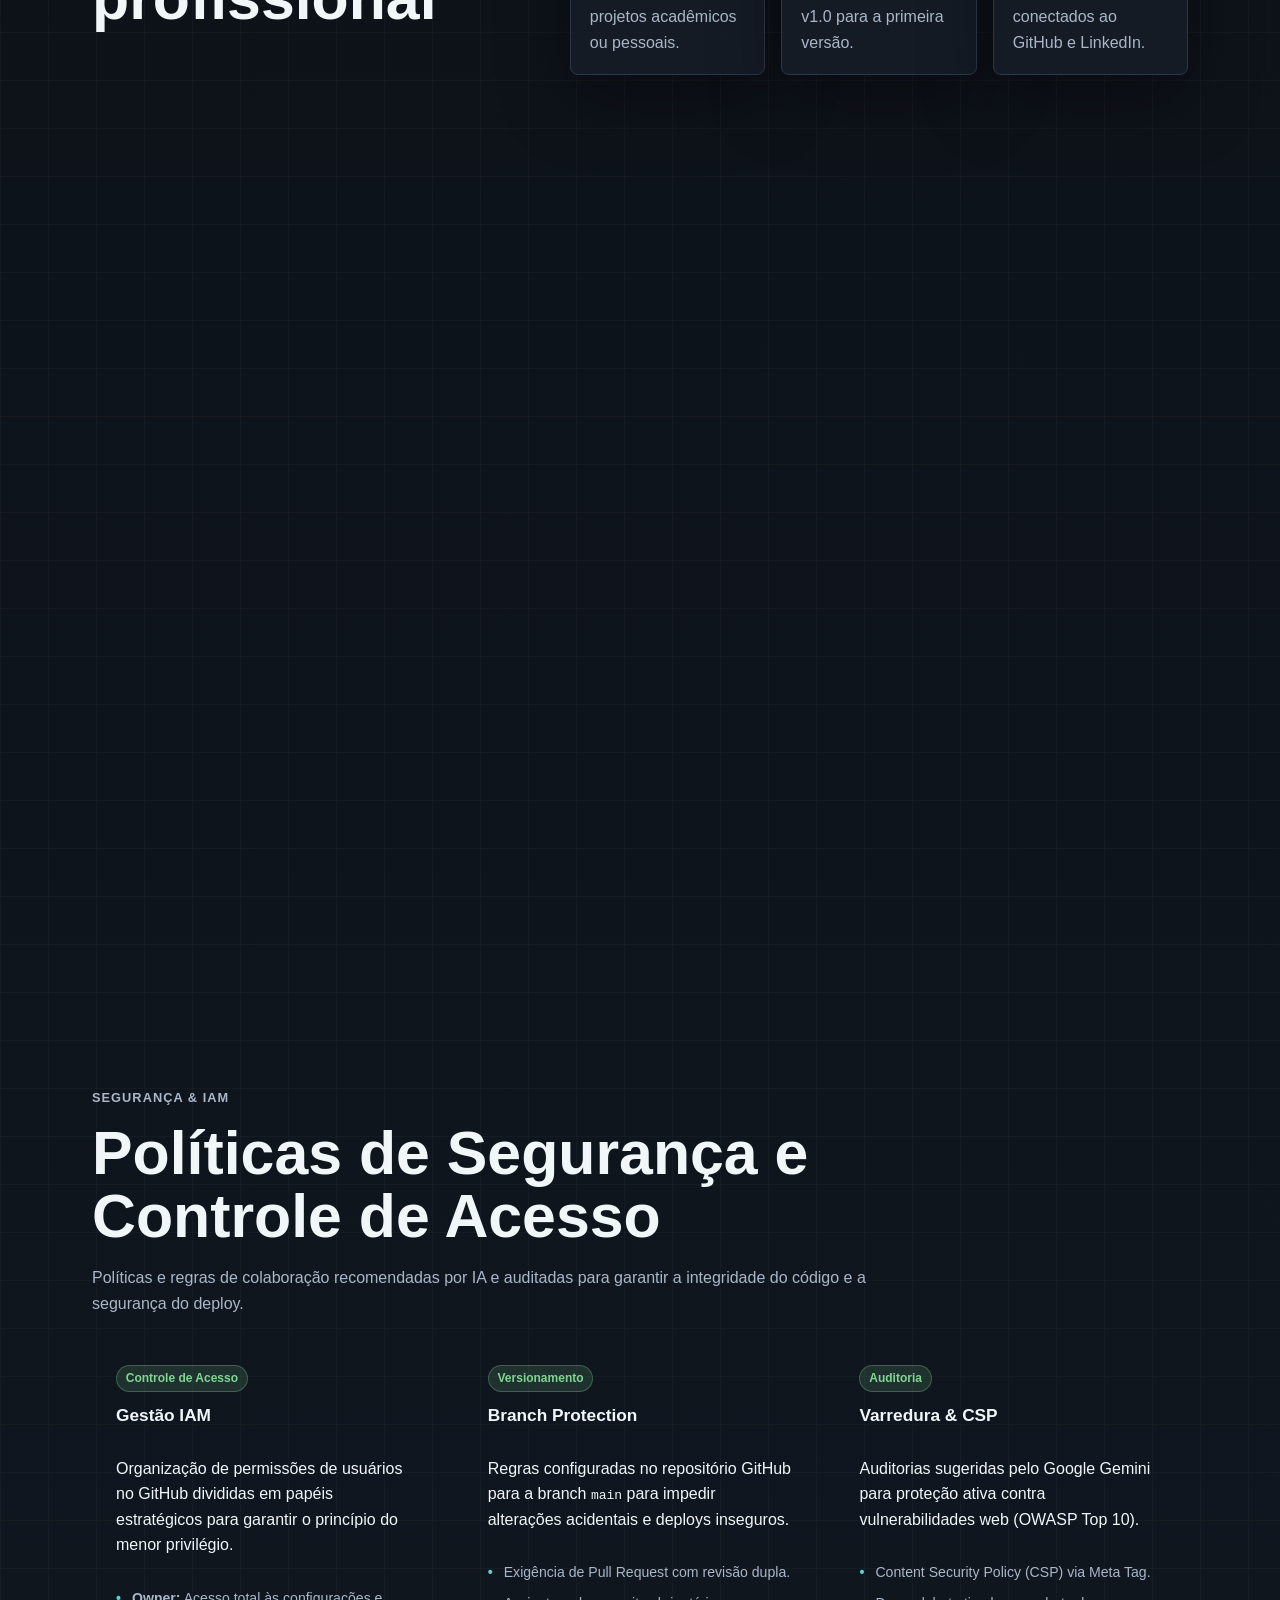
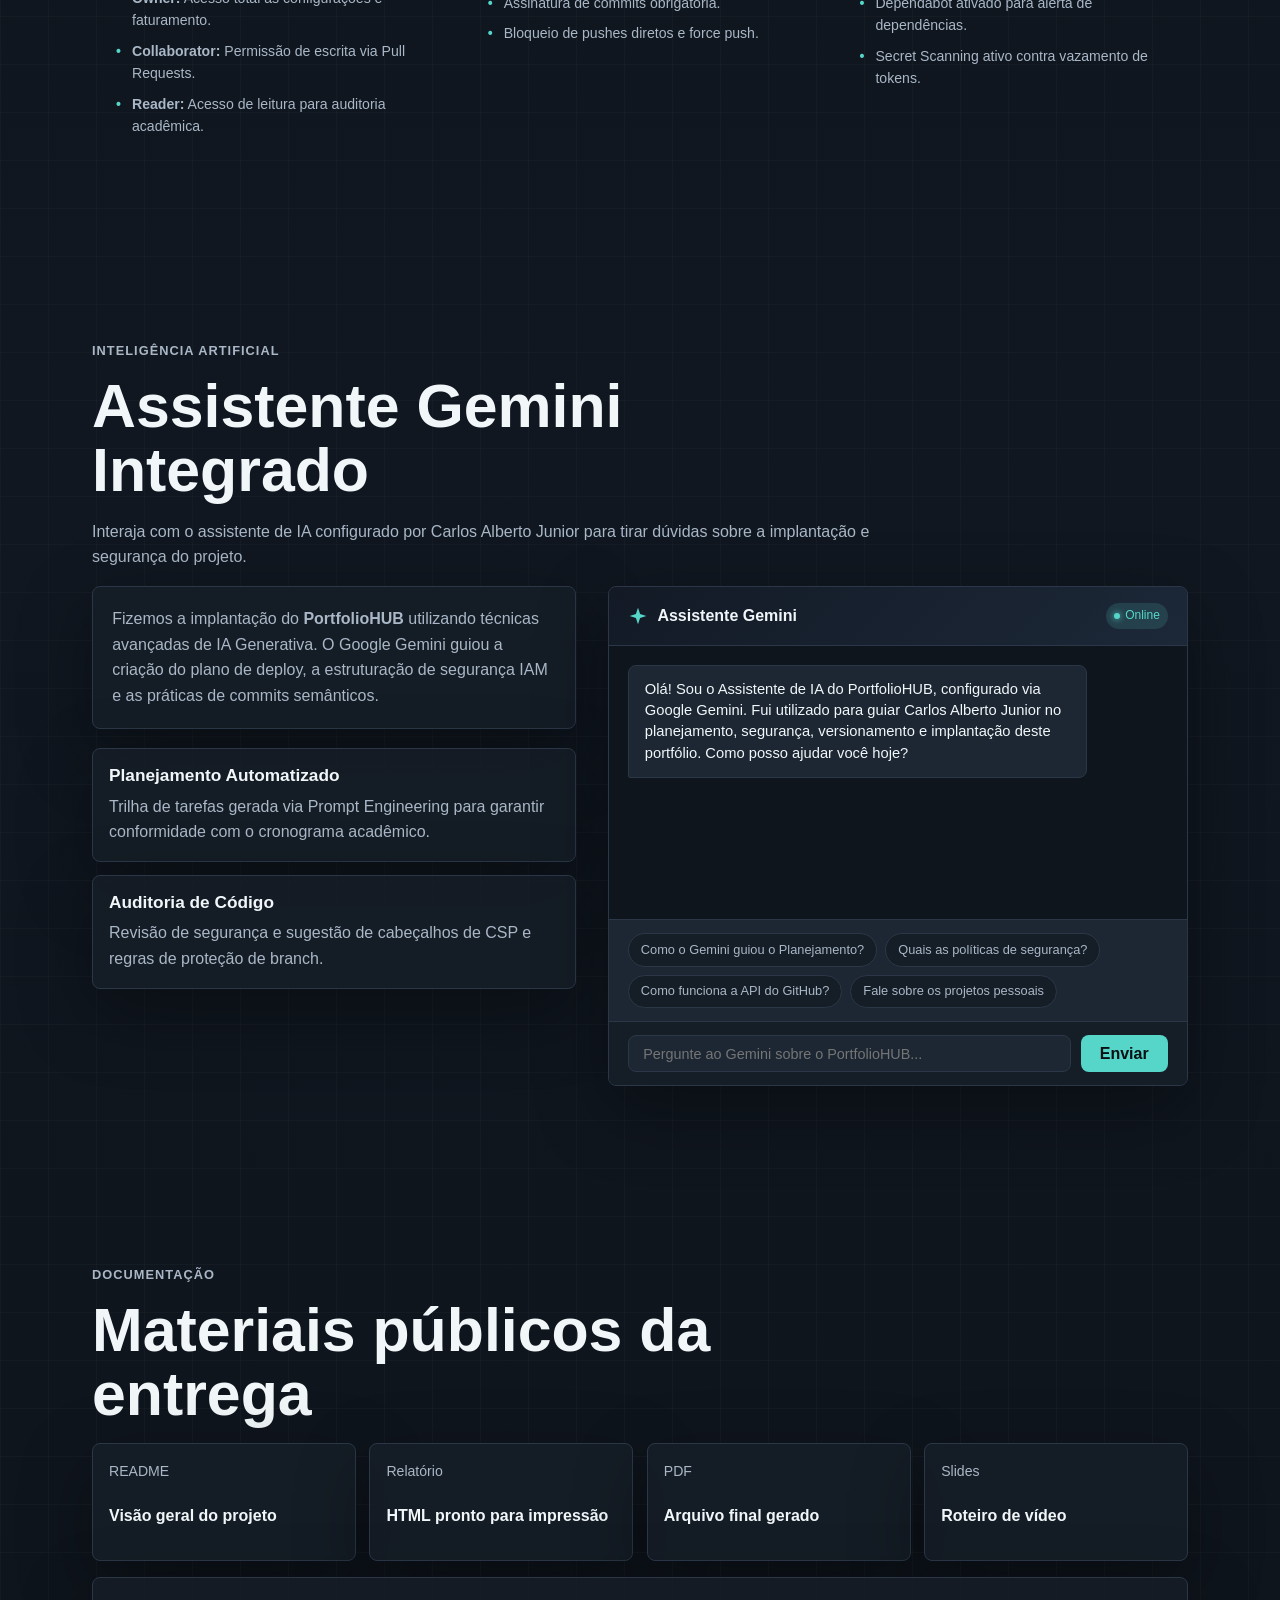
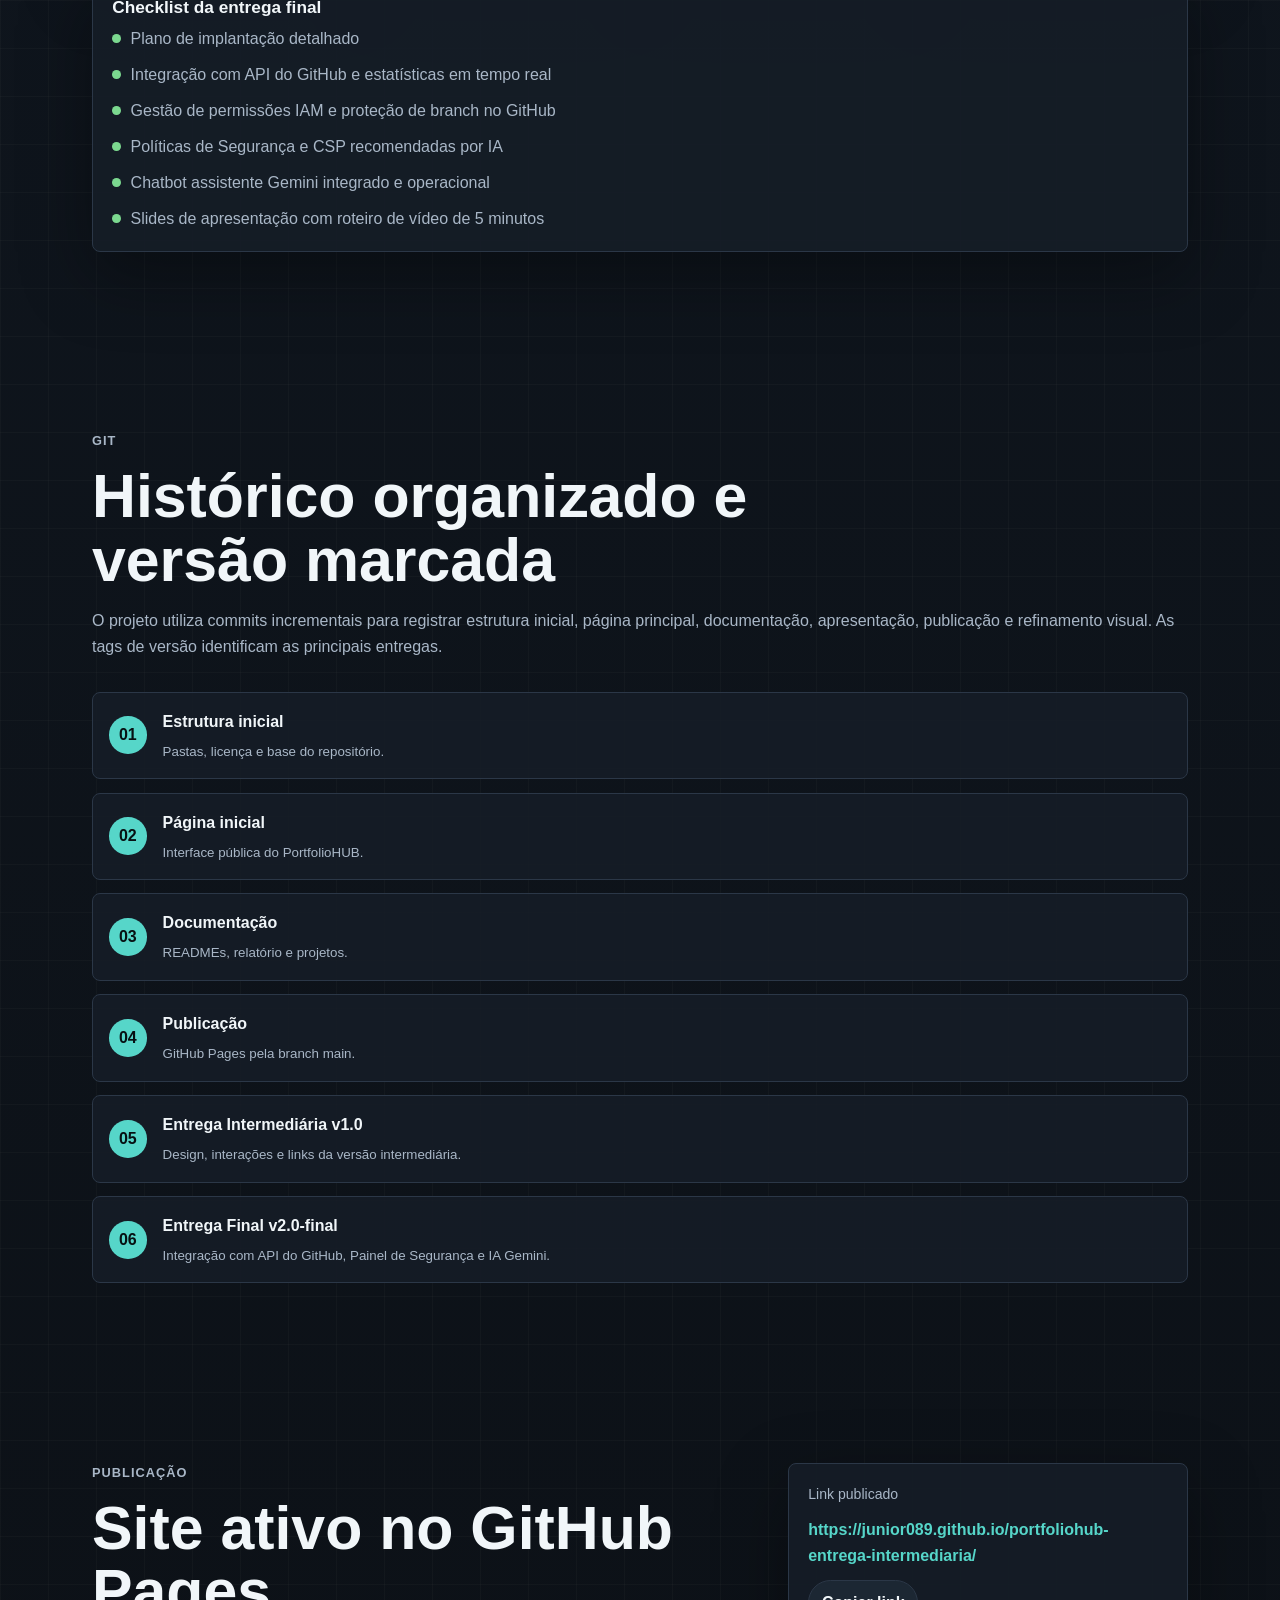
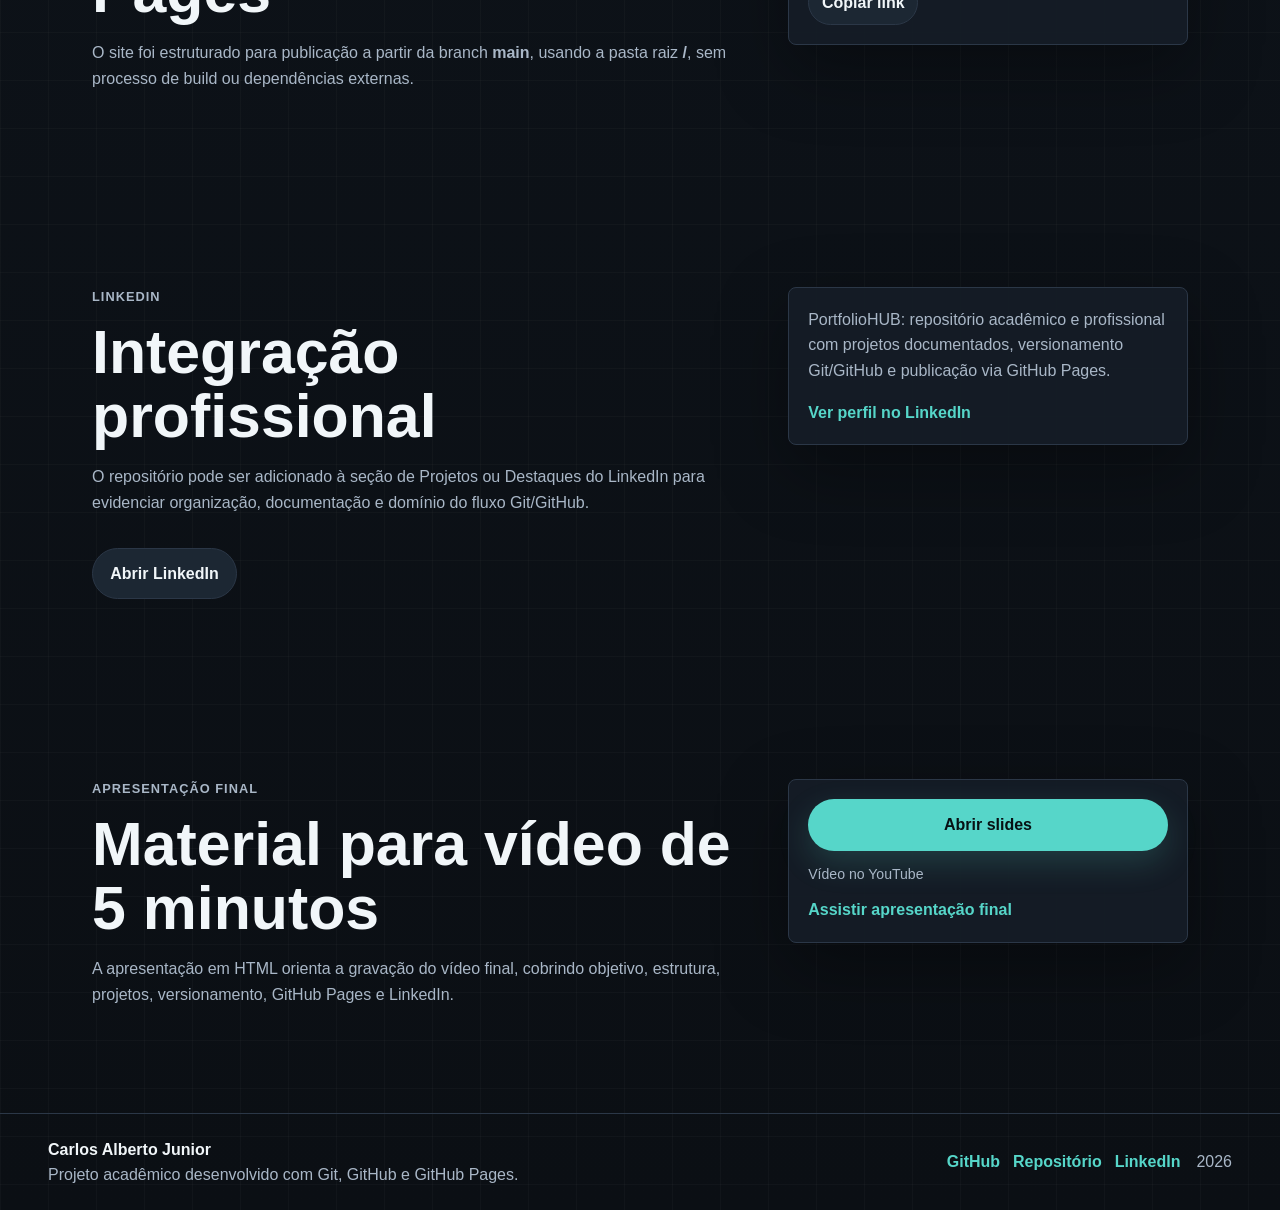
==== commit 41d249ac: "feat: implementa integracao com GitHub, seguranca e assistente Gemini" ====
--- a/index.html
+++ b/index.html
@@ -3,8 +3,9 @@
 <head>
   <meta charset="UTF-8">
   <meta name="viewport" content="width=device-width, initial-scale=1.0">
+  <meta http-equiv="Content-Security-Policy" content="default-src 'self'; script-src 'self' 'unsafe-inline' https://api.github.com; style-src 'self' 'unsafe-inline'; img-src 'self' data: https:; connect-src 'self' https://api.github.com;">
   <title>PortfolioHUB | Carlos Alberto Junior</title>
-  <meta name="description" content="PortfolioHUB: repositório acadêmico e profissional com projetos, documentação, versionamento Git/GitHub e publicação via GitHub Pages.">
+  <meta name="description" content="PortfolioHUB: repositório acadêmico e profissional com projetos, documentação, versionamento Git/GitHub, segurança IAM e publicação via GitHub Pages.">
   <link rel="stylesheet" href="assets/css/styles.css">
 </head>
 <body>
@@ -23,6 +24,8 @@
       <a href="#inicio">Início</a>
       <a href="#sobre">Sobre</a>
       <a href="#projetos">Projetos</a>
+      <a href="#seguranca">Segurança & IAM</a>
+      <a href="#gemini-assistant">Assistente Gemini</a>
       <a href="#documentacao">Documentação</a>
       <a href="#versionamento">Versionamento</a>
       <a href="#github-pages">GitHub Pages</a>
@@ -33,16 +36,16 @@
   <main>
     <section class="hero section" id="inicio">
       <div class="hero-content reveal">
-        <p class="eyebrow">Entrega intermediária • GitHub Pages • Portfolio público</p>
+        <p class="eyebrow">Entrega Final • Implantação PortfolioHUB + IA GEMINI • GitHub Pages</p>
         <h1>PortfolioHUB</h1>
-        <p class="hero-text">Um repositório acadêmico e profissional para apresentar projetos, documentação, versionamento e materiais de entrega com uma página pública limpa, responsiva e pronta para avaliação.</p>
+        <p class="hero-text">Um repositório acadêmico e profissional integrado com a API do GitHub, protegido por políticas robustas de segurança recomendadas por IA e guiado pelo Google Gemini.</p>
         <div class="actions">
           <a class="btn btn-primary" href="https://github.com/junior089/portfoliohub-entrega-intermediaria">Ver repositório</a>
           <a class="btn btn-secondary" href="#documentacao">Ver documentação</a>
           <a class="btn btn-ghost" href="slides/apresentacao.html">Ver apresentação</a>
         </div>
         <div class="hero-meta" aria-label="Resumo rápido da entrega">
-          <span><strong>v1.0</strong> versão marcada</span>
+          <span><strong>v2.0</strong> versão final</span>
           <span><strong>100%</strong> estático</span>
           <span><strong>2026</strong> entrega acadêmica</span>
         </div>
@@ -51,14 +54,46 @@
       <aside class="hero-panel reveal" aria-label="Painel de status do projeto">
         <div class="panel-header">
           <span class="status-dot"></span>
-          <strong>Status da entrega</strong>
+          <strong>Status da implantação</strong>
         </div>
         <ul class="status-list">
-          <li><span></span>Repositório publicado</li>
-          <li><span></span>GitHub Pages ativo</li>
-          <li><span></span>Tag v1.0 criada</li>
-          <li><span></span>Relatório em PDF gerado</li>
+          <li><span></span>Repositório público configurado</li>
+          <li><span></span>Integração com API do GitHub ativa</li>
+          <li><span></span>Políticas de Segurança aplicadas</li>
+          <li><span></span>Assistente Gemini operacional</li>
+          <li><span></span>GitHub Pages publicado</li>
         </ul>
+        
+        <!-- GitHub Stats Live Card -->
+        <div class="github-stats-card" style="margin-top: 1.5rem; border-top: 1px solid var(--line); padding-top: 1.2rem; border-radius: 0; box-shadow: none; background: transparent; border-left: 0; border-right: 0; border-bottom: 0;">
+          <div class="github-stats-header">
+            <span class="github-stats-title">
+              <svg style="width: 18px; height: 18px; fill: currentColor; vertical-align: middle;" viewBox="0 0 16 16"><path d="M8 0C3.58 0 0 3.58 0 8c0 3.54 2.29 6.53 5.47 7.59.4.07.55-.17.55-.38 0-.19-.01-.82-.01-1.49-2.01.37-2.53-.49-2.69-.94-.09-.23-.48-.94-.82-1.13-.28-.15-.68-.52-.01-.53.63-.01 1.08.58 1.23.82.72 1.21 1.87.87 2.33.66.07-.52.28-.87.51-1.07-1.78-.2-3.64-.89-3.64-3.95 0-.87.31-1.59.82-2.15-.08-.2-.36-1.02.08-2.12 0 0 .67-.21 2.2.82.64-.18 1.32-.27 2-.27.68 0 1.36.09 2 .27 1.53-1.04 2.2-.82 2.2-.82.44 1.1.16 1.92.08 2.12.51.56.82 1.27.82 2.15 0 3.07-1.87 3.75-3.65 3.95.29.25.54.73.54 1.48 0 1.07-.01 1.93-.01 2.2 0 .21.15.46.55.38A8.012 8.012 0 0 0 16 8c0-4.42-3.58-8-8-8z"/></svg>
+              GitHub Live Stats
+            </span>
+            <span class="status-dot" style="background: var(--accent); box-shadow: 0 0 8px var(--accent);"></span>
+          </div>
+          <div class="github-stats-grid" style="margin-top: 0.8rem;">
+            <div class="github-stat-item">
+              <span class="github-stat-val" id="github-stars">0</span>
+              <span class="github-stat-lbl">Stars</span>
+            </div>
+            <div class="github-stat-item">
+              <span class="github-stat-val" id="github-forks">0</span>
+              <span class="github-stat-lbl">Forks</span>
+            </div>
+            <div class="github-stat-item">
+              <span class="github-stat-val" id="github-issues">0</span>
+              <span class="github-stat-lbl">Issues</span>
+            </div>
+            <div class="github-stat-item">
+              <span class="github-stat-val" id="github-commits">0</span>
+              <span class="github-stat-lbl">Commits (v2.0)</span>
+            </div>
+          </div>
+          <span class="github-sync-status" id="github-sync-date" style="margin-top: 0.8rem; display: block;">Sincronizando...</span>
+        </div>
+
         <a class="panel-link" href="https://junior089.github.io/portfoliohub-entrega-intermediaria/">Abrir site publicado</a>
       </aside>
     </section>
@@ -69,16 +104,16 @@
         <span>projetos documentados</span>
       </article>
       <article class="metric reveal">
-        <strong data-count="7">0</strong>
+        <strong data-count="10">0</strong>
         <span>READMEs públicos</span>
       </article>
       <article class="metric reveal">
-        <strong data-count="6">0</strong>
+        <strong data-count="12">0</strong>
         <span>commits principais</span>
       </article>
       <article class="metric reveal">
-        <strong data-count="1">0</strong>
-        <span>tag de versão</span>
+        <strong data-count="2">0</strong>
+        <span>tags de versão (v1.0/v2.0)</span>
       </article>
     </section>
 
@@ -187,6 +222,106 @@
       </div>
     </section>
 
+    <!-- SECTION: SEGURANÇA & IAM -->
+    <section class="section" id="seguranca">
+      <div class="section-heading reveal">
+        <p class="eyebrow">Segurança & IAM</p>
+        <h2>Políticas de Segurança e Controle de Acesso</h2>
+        <p>Políticas e regras de colaboração recomendadas por IA e auditadas para garantir a integridade do código e a segurança do deploy.</p>
+      </div>
+
+      <div class="security-grid reveal">
+        <article class="security-card">
+          <div class="security-badge">Controle de Acesso</div>
+          <h3>Gestão IAM</h3>
+          <p>Organização de permissões de usuários no GitHub divididas em papéis estratégicos para garantir o princípio do menor privilégio.</p>
+          <ul class="security-bullet-list">
+            <li><strong>Owner:</strong> Acesso total às configurações e faturamento.</li>
+            <li><strong>Collaborator:</strong> Permissão de escrita via Pull Requests.</li>
+            <li><strong>Reader:</strong> Acesso de leitura para auditoria acadêmica.</li>
+          </ul>
+        </article>
+
+        <article class="security-card">
+          <div class="security-badge">Versionamento</div>
+          <h3>Branch Protection</h3>
+          <p>Regras configuradas no repositório GitHub para a branch <code>main</code> para impedir alterações acidentais e deploys inseguros.</p>
+          <ul class="security-bullet-list">
+            <li>Exigência de Pull Request com revisão dupla.</li>
+            <li>Assinatura de commits obrigatória.</li>
+            <li>Bloqueio de pushes diretos e force push.</li>
+          </ul>
+        </article>
+
+        <article class="security-card">
+          <div class="security-badge">Auditoria</div>
+          <h3>Varredura & CSP</h3>
+          <p>Auditorias sugeridas pelo Google Gemini para proteção ativa contra vulnerabilidades web (OWASP Top 10).</p>
+          <ul class="security-bullet-list">
+            <li>Content Security Policy (CSP) via Meta Tag.</li>
+            <li>Dependabot ativado para alerta de dependências.</li>
+            <li>Secret Scanning ativo contra vazamento de tokens.</li>
+          </ul>
+        </article>
+      </div>
+    </section>
+
+    <!-- SECTION: GEMINI ASSISTANT -->
+    <section class="section" id="gemini-assistant">
+      <div class="section-heading reveal">
+        <p class="eyebrow">Inteligência Artificial</p>
+        <h2>Assistente Gemini Integrado</h2>
+        <p>Interaja com o assistente de IA configurado por Carlos Alberto Junior para tirar dúvidas sobre a implantação e segurança do projeto.</p>
+      </div>
+
+      <div class="gemini-assistant-container reveal">
+        <div class="gemini-info-panel">
+          <p class="lead-card" style="margin-bottom: 0;">Fizemos a implantação do <strong>PortfolioHUB</strong> utilizando técnicas avançadas de IA Generativa. O Google Gemini guiou a criação do plano de deploy, a estruturação de segurança IAM e as práticas de commits semânticos.</p>
+          <div class="feature-grid" style="grid-template-columns: 1fr; gap: 0.8rem;">
+            <article class="feature" style="padding: 1rem;">
+              <h3>Planejamento Automatizado</h3>
+              <p>Trilha de tarefas gerada via Prompt Engineering para garantir conformidade com o cronograma acadêmico.</p>
+            </article>
+            <article class="feature" style="padding: 1rem;">
+              <h3>Auditoria de Código</h3>
+              <p>Revisão de segurança e sugestão de cabeçalhos de CSP e regras de proteção de branch.</p>
+            </article>
+          </div>
+        </div>
+
+        <div class="gemini-chat-panel">
+          <div class="gemini-chat-header">
+            <div class="gemini-chat-header-title">
+              <svg class="gemini-sparkle-icon" viewBox="0 0 24 24">
+                <path d="M12 2L14.5 9.5L22 12L14.5 14.5L12 22L9.5 14.5L2 12L9.5 9.5L12 2Z"/>
+              </svg>
+              <span>Assistente Gemini</span>
+            </div>
+            <div class="gemini-chat-status">
+              <span class="status-dot" style="background: var(--accent); width: 6px; height: 6px; box-shadow: 0 0 6px var(--accent);"></span>
+              Online
+            </div>
+          </div>
+          
+          <div class="gemini-chat-messages" id="gemini-chat-messages">
+            <!-- As mensagens serão inseridas via JavaScript -->
+          </div>
+
+          <div class="gemini-chat-quick-asks">
+            <button class="quick-ask-btn" type="button" data-ask="planejamento">Como o Gemini guiou o Planejamento?</button>
+            <button class="quick-ask-btn" type="button" data-ask="seguranca">Quais as políticas de segurança?</button>
+            <button class="quick-ask-btn" type="button" data-ask="github">Como funciona a API do GitHub?</button>
+            <button class="quick-ask-btn" type="button" data-ask="projetos">Fale sobre os projetos pessoais</button>
+          </div>
+
+          <div class="gemini-chat-input-area">
+            <input class="gemini-chat-input" id="gemini-input" type="text" placeholder="Pergunte ao Gemini sobre o PortfolioHUB..." aria-label="Mensagem para o assistente Gemini">
+            <button class="gemini-chat-send-btn" id="gemini-send" type="button">Enviar</button>
+          </div>
+        </div>
+      </div>
+    </section>
+
     <section class="section" id="documentacao">
       <div class="section-heading reveal">
         <p class="eyebrow">Documentação</p>
@@ -199,12 +334,14 @@
         <a href="slides/apresentacao.html"><span>Slides</span><strong>Roteiro de vídeo</strong></a>
       </div>
       <div class="checklist reveal" aria-label="Checklist de qualidade da entrega">
-        <h3>Checklist da entrega</h3>
+        <h3>Checklist da entrega final</h3>
         <ul>
-          <li><span></span>README principal e READMEs de projetos</li>
-          <li><span></span>Relatório final em HTML e PDF</li>
-          <li><span></span>Apresentação em HTML para vídeo</li>
-          <li><span></span>Links de GitHub, Pages e LinkedIn</li>
+          <li><span></span>Plano de implantação detalhado</li>
+          <li><span></span>Integração com API do GitHub e estatísticas em tempo real</li>
+          <li><span></span>Gestão de permissões IAM e proteção de branch no GitHub</li>
+          <li><span></span>Políticas de Segurança e CSP recomendadas por IA</li>
+          <li><span></span>Chatbot assistente Gemini integrado e operacional</li>
+          <li><span></span>Slides de apresentação com roteiro de vídeo de 5 minutos</li>
         </ul>
       </div>
     </section>
@@ -214,13 +351,14 @@
         <p class="eyebrow">Git</p>
         <h2>Histórico organizado e versão marcada</h2>
       </div>
-      <p class="section-note reveal">O projeto utiliza commits incrementais para registrar estrutura inicial, página principal, documentação, apresentação, publicação e refinamento visual. A tag <strong>v1.0</strong> identifica a primeira versão estável da entrega.</p>
+      <p class="section-note reveal">O projeto utiliza commits incrementais para registrar estrutura inicial, página principal, documentação, apresentação, publicação e refinamento visual. As tags de versão identificam as principais entregas.</p>
       <ol class="timeline">
         <li class="reveal"><span>01</span><strong>Estrutura inicial</strong><small>Pastas, licença e base do repositório.</small></li>
         <li class="reveal"><span>02</span><strong>Página inicial</strong><small>Interface pública do PortfolioHUB.</small></li>
         <li class="reveal"><span>03</span><strong>Documentação</strong><small>READMEs, relatório e projetos.</small></li>
         <li class="reveal"><span>04</span><strong>Publicação</strong><small>GitHub Pages pela branch main.</small></li>
-        <li class="reveal"><span>05</span><strong>Refinamento</strong><small>Design, interações e links finais.</small></li>
+        <li class="reveal"><span>05</span><strong>Entrega Intermediária v1.0</strong><small>Design, interações e links da versão intermediária.</small></li>
+        <li class="reveal"><span>06</span><strong>Entrega Final v2.0-final</strong><small>Integração com API do GitHub, Painel de Segurança e IA Gemini.</small></li>
       </ol>
     </section>
 
--- a/assets/css/styles.css
+++ b/assets/css/styles.css
@@ -775,3 +775,312 @@
     font-size: 3.25rem;
   }
 }
+
+/* ==========================================================================
+   ESTILOS ADICIONAIS - ENTREGA FINAL (IMPLANTAÇÃO + IA GEMINI)
+   ========================================================================== */
+
+/* GitHub Stats Card */
+.github-stats-card {
+  padding: 1.5rem;
+  display: flex;
+  flex-direction: column;
+  gap: 1.2rem;
+  background: color-mix(in srgb, var(--surface) 94%, transparent);
+}
+.github-stats-header {
+  display: flex;
+  align-items: center;
+  justify-content: space-between;
+}
+.github-stats-title {
+  display: flex;
+  align-items: center;
+  gap: 0.6rem;
+  font-weight: 800;
+  font-size: 1.1rem;
+}
+.github-stats-grid {
+  display: grid;
+  grid-template-columns: repeat(2, 1fr);
+  gap: 1rem;
+}
+.github-stat-item {
+  background: var(--surface-strong);
+  border: 1px solid var(--line);
+  border-radius: var(--radius);
+  padding: 0.8rem;
+  display: flex;
+  flex-direction: column;
+  gap: 0.2rem;
+}
+.github-stat-val {
+  font-size: 1.5rem;
+  font-weight: 800;
+  color: var(--accent);
+}
+.github-stat-lbl {
+  font-size: 0.8rem;
+  color: var(--muted);
+}
+.github-sync-status {
+  font-size: 0.75rem;
+  color: var(--muted);
+  display: flex;
+  align-items: center;
+  gap: 0.4rem;
+  margin-top: auto;
+}
+
+/* Gemini Assistant Section */
+.gemini-assistant-container {
+  display: grid;
+  grid-template-columns: 1fr 1.2fr;
+  gap: 2rem;
+  align-items: stretch;
+}
+@media (max-width: 900px) {
+  .gemini-assistant-container {
+    grid-template-columns: 1fr;
+  }
+}
+.gemini-info-panel {
+  display: flex;
+  flex-direction: column;
+  gap: 1.2rem;
+}
+.gemini-chat-panel {
+  display: flex;
+  flex-direction: column;
+  border-radius: var(--radius);
+  border: 1px solid var(--line);
+  background: var(--surface);
+  overflow: hidden;
+  box-shadow: var(--shadow);
+  height: 500px;
+}
+.gemini-chat-header {
+  background: linear-gradient(135deg, #131a26 0%, #1c2838 100%);
+  padding: 1rem 1.2rem;
+  display: flex;
+  align-items: center;
+  justify-content: space-between;
+  border-bottom: 1px solid var(--line);
+}
+body.light-theme .gemini-chat-header {
+  background: linear-gradient(135deg, #e5edf5 0%, #d8e6f2 100%);
+}
+.gemini-chat-header-title {
+  display: flex;
+  align-items: center;
+  gap: 0.6rem;
+  font-weight: 800;
+}
+.gemini-sparkle-icon {
+  width: 20px;
+  height: 20px;
+  fill: var(--accent);
+  animation: float 3s ease-in-out infinite;
+}
+.gemini-chat-status {
+  font-size: 0.75rem;
+  background: rgba(86, 214, 201, 0.15);
+  color: var(--accent);
+  padding: 0.2rem 0.5rem;
+  border-radius: 999px;
+  display: flex;
+  align-items: center;
+  gap: 0.35rem;
+}
+body.light-theme .gemini-chat-status {
+  background: rgba(15, 118, 110, 0.12);
+  color: var(--accent-strong);
+}
+.gemini-chat-messages {
+  flex: 1;
+  padding: 1.2rem;
+  overflow-y: auto;
+  display: flex;
+  flex-direction: column;
+  gap: 1rem;
+  background: color-mix(in srgb, var(--bg) 60%, transparent);
+}
+.chat-msg {
+  max-width: 85%;
+  padding: 0.8rem 1rem;
+  border-radius: var(--radius);
+  font-size: 0.92rem;
+  line-height: 1.45;
+  animation: slideUp 0.3s ease-out;
+}
+.chat-msg.assistant {
+  align-self: flex-start;
+  background: var(--surface-strong);
+  border: 1px solid var(--line);
+  color: var(--text);
+  border-bottom-left-radius: 2px;
+}
+.chat-msg.user {
+  align-self: flex-end;
+  background: var(--accent);
+  color: #071113;
+  font-weight: 500;
+  border-bottom-right-radius: 2px;
+}
+body.light-theme .chat-msg.user {
+  background: var(--accent);
+  color: #ffffff;
+}
+.chat-typing-indicator {
+  display: flex;
+  gap: 0.3rem;
+  padding: 0.8rem 1rem;
+  background: var(--surface-strong);
+  border: 1px solid var(--line);
+  border-radius: var(--radius);
+  align-self: flex-start;
+  border-bottom-left-radius: 2px;
+  width: fit-content;
+}
+.chat-typing-indicator span {
+  width: 6px;
+  height: 6px;
+  background: var(--muted);
+  border-radius: 50%;
+  animation: typingDot 1.4s infinite ease-in-out;
+}
+.chat-typing-indicator span:nth-child(2) { animation-delay: 0.2s; }
+.chat-typing-indicator span:nth-child(3) { animation-delay: 0.4s; }
+
+.gemini-chat-quick-asks {
+  display: flex;
+  flex-wrap: wrap;
+  gap: 0.5rem;
+  padding: 0.8rem 1.2rem;
+  border-top: 1px solid var(--line);
+  background: var(--surface-strong);
+}
+.quick-ask-btn {
+  background: var(--surface);
+  border: 1px solid var(--line);
+  border-radius: 999px;
+  color: var(--muted);
+  padding: 0.35rem 0.75rem;
+  font-size: 0.8rem;
+  cursor: pointer;
+  font-weight: 500;
+  transition: all 180ms ease;
+}
+.quick-ask-btn:hover {
+  border-color: var(--accent);
+  color: var(--text);
+  background: rgba(86, 214, 201, 0.08);
+}
+.gemini-chat-input-area {
+  display: flex;
+  padding: 0.8rem 1.2rem;
+  gap: 0.6rem;
+  border-top: 1px solid var(--line);
+  background: var(--surface);
+}
+.gemini-chat-input {
+  flex: 1;
+  background: var(--surface-strong);
+  border: 1px solid var(--line);
+  border-radius: var(--radius);
+  color: var(--text);
+  padding: 0.6rem 0.9rem;
+  outline: none;
+  font-size: 0.9rem;
+}
+.gemini-chat-input:focus {
+  border-color: var(--accent);
+}
+.gemini-chat-send-btn {
+  background: var(--accent);
+  border: none;
+  border-radius: var(--radius);
+  color: #071113;
+  padding: 0 1.2rem;
+  font-weight: 800;
+  cursor: pointer;
+  transition: opacity 180ms ease;
+}
+body.light-theme .gemini-chat-send-btn {
+  color: #ffffff;
+  background: var(--accent-strong);
+}
+.gemini-chat-send-btn:hover {
+  opacity: 0.9;
+}
+
+/* Security & Governance Dashboard */
+.security-grid {
+  display: grid;
+  grid-template-columns: repeat(3, 1fr);
+  gap: 1.2rem;
+  margin-top: 1.5rem;
+}
+@media (max-width: 900px) {
+  .security-grid {
+    grid-template-columns: 1fr;
+  }
+}
+.security-card {
+  padding: 1.5rem;
+  display: flex;
+  flex-direction: column;
+  gap: 0.8rem;
+}
+.security-badge {
+  display: inline-flex;
+  align-self: flex-start;
+  font-size: 0.75rem;
+  font-weight: 800;
+  padding: 0.2rem 0.55rem;
+  border-radius: 999px;
+  background: rgba(123, 216, 143, 0.15);
+  color: var(--green);
+  border: 1px solid rgba(123, 216, 143, 0.3);
+}
+body.light-theme .security-badge {
+  background: rgba(36, 116, 71, 0.12);
+  color: var(--green);
+  border-color: rgba(36, 116, 71, 0.3);
+}
+.security-bullet-list {
+  list-style: none;
+  padding: 0;
+  margin: 0;
+  display: flex;
+  flex-direction: column;
+  gap: 0.5rem;
+  font-size: 0.88rem;
+  color: var(--muted);
+}
+.security-bullet-list li {
+  position: relative;
+  padding-left: 1rem;
+}
+.security-bullet-list li::before {
+  content: "•";
+  color: var(--accent);
+  font-weight: bold;
+  position: absolute;
+  left: 0;
+}
+
+/* Keyframes */
+@keyframes typingDot {
+  0%, 100% { transform: translateY(0); }
+  50% { transform: translateY(-4px); }
+}
+@keyframes slideUp {
+  from { opacity: 0; transform: translateY(8px); }
+  to { opacity: 1; transform: translateY(0); }
+}
+@keyframes float {
+  0%, 100% { transform: translateY(0); }
+  50% { transform: translateY(-4px); }
+}
+
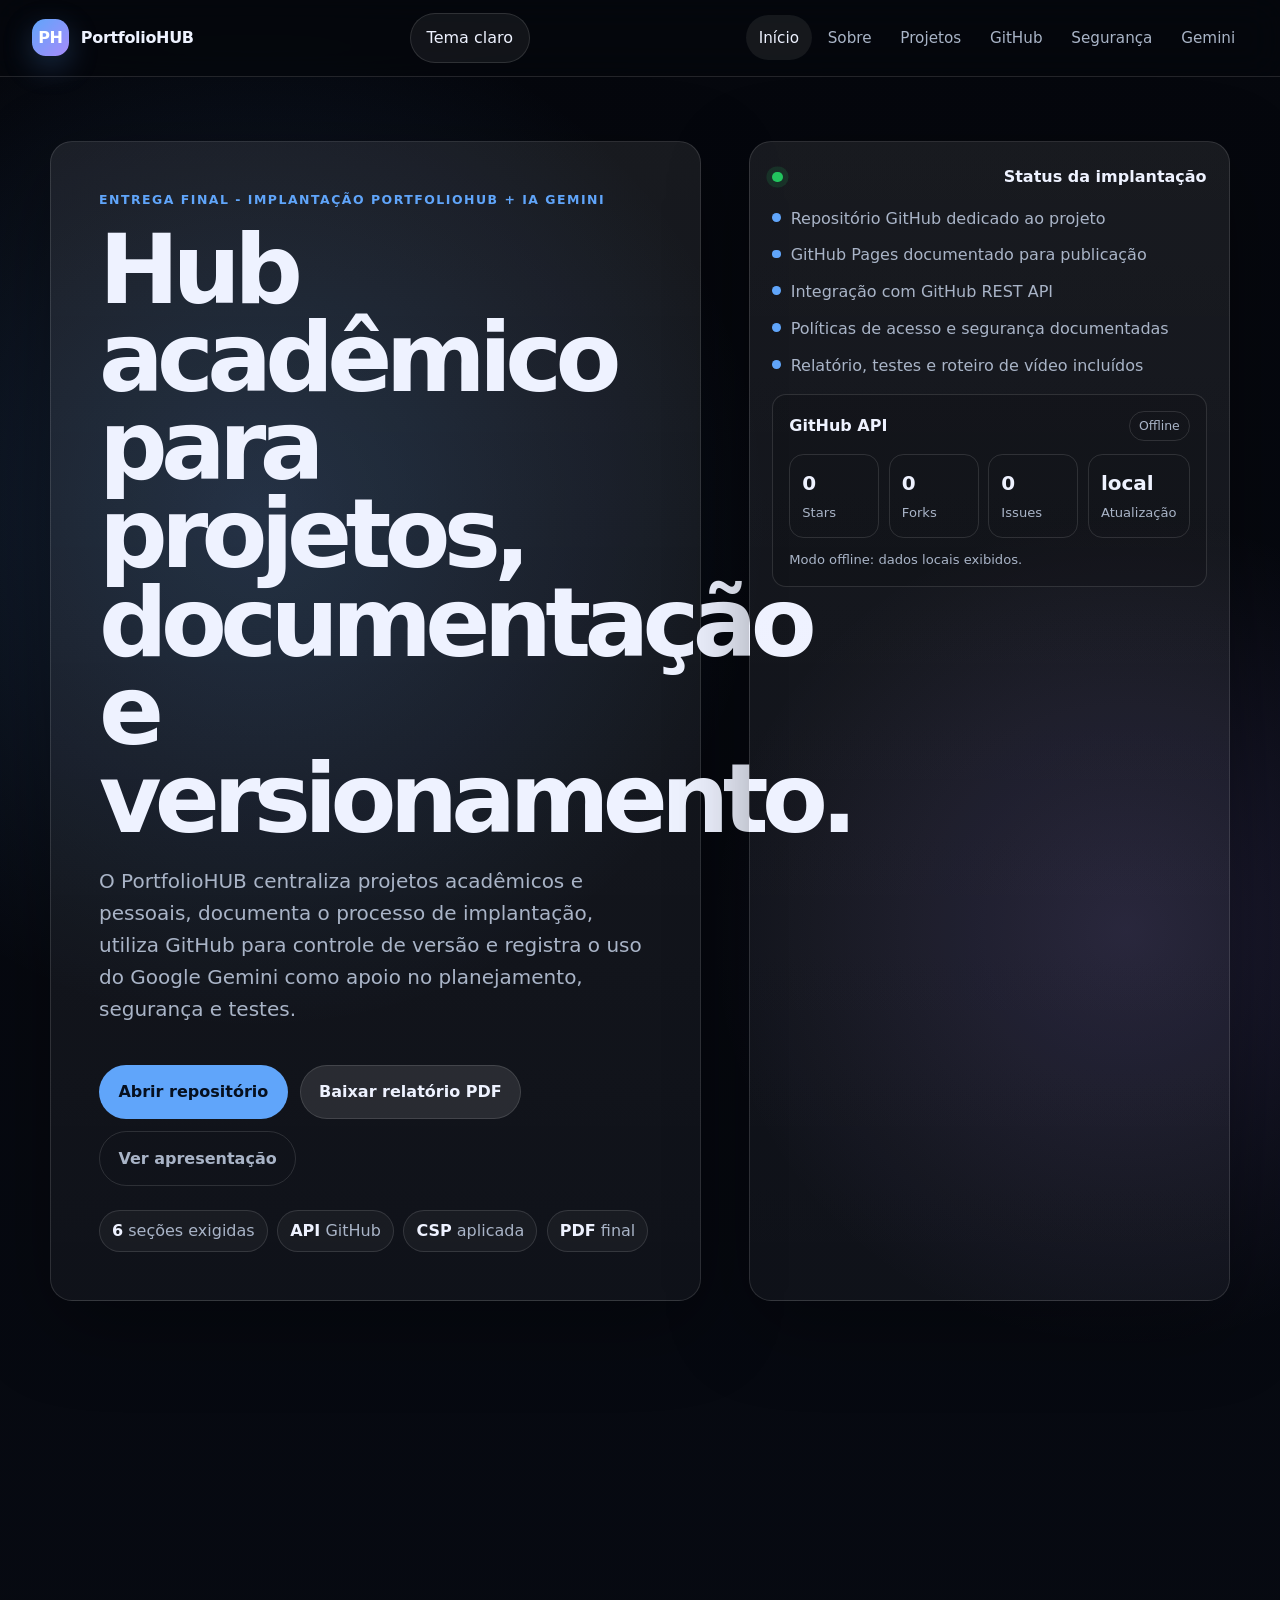
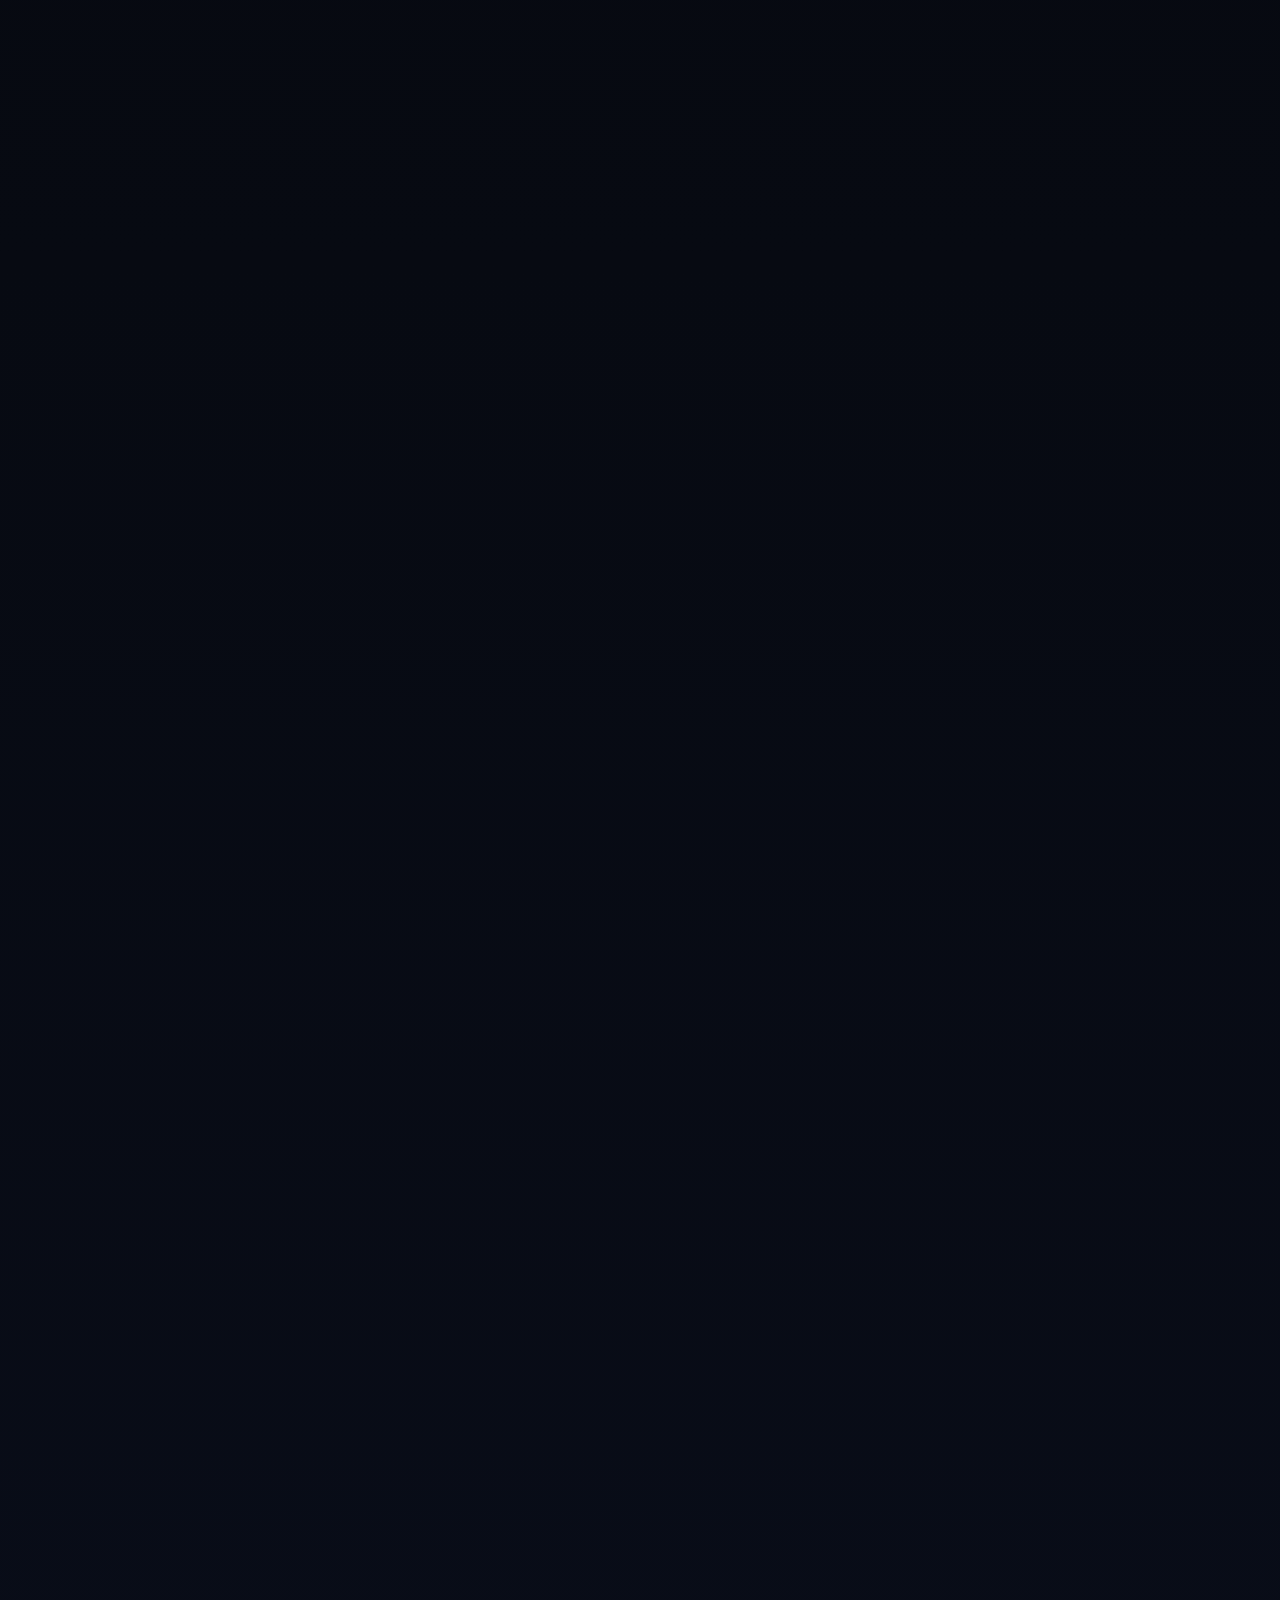
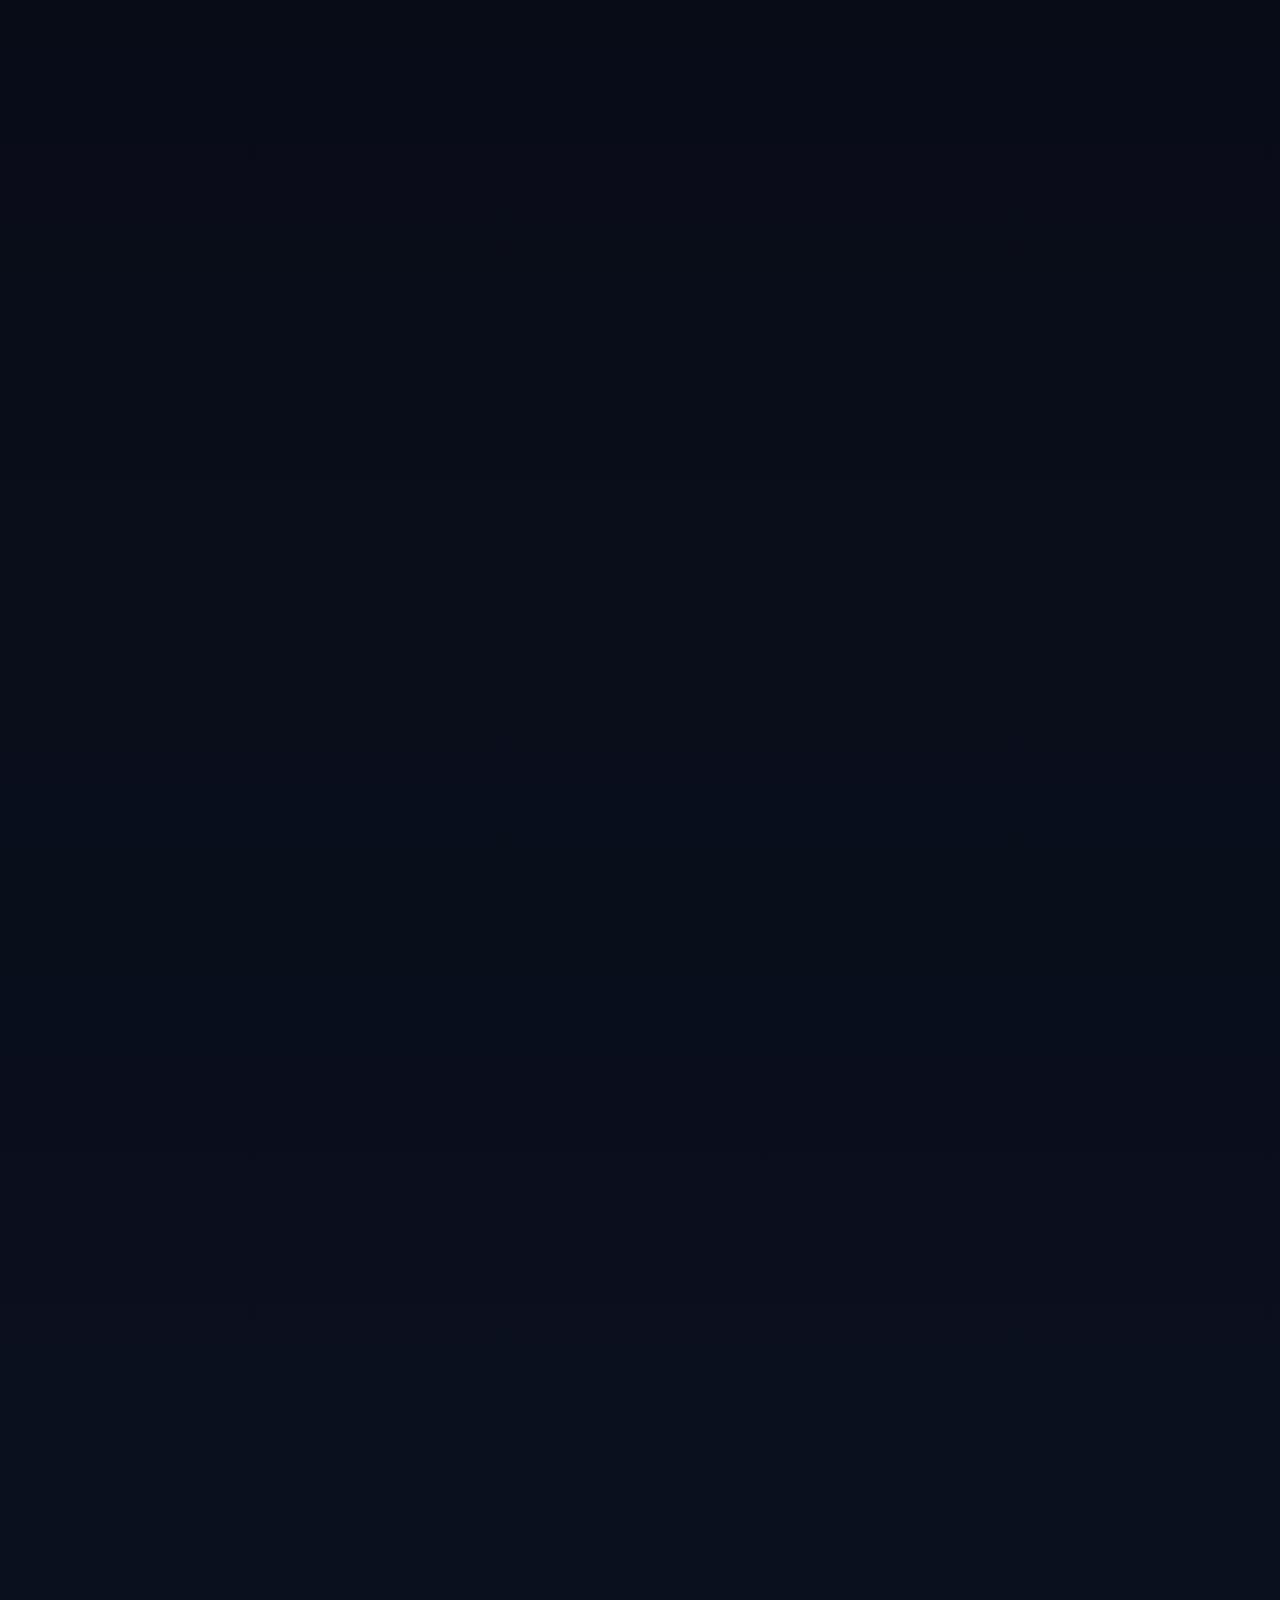
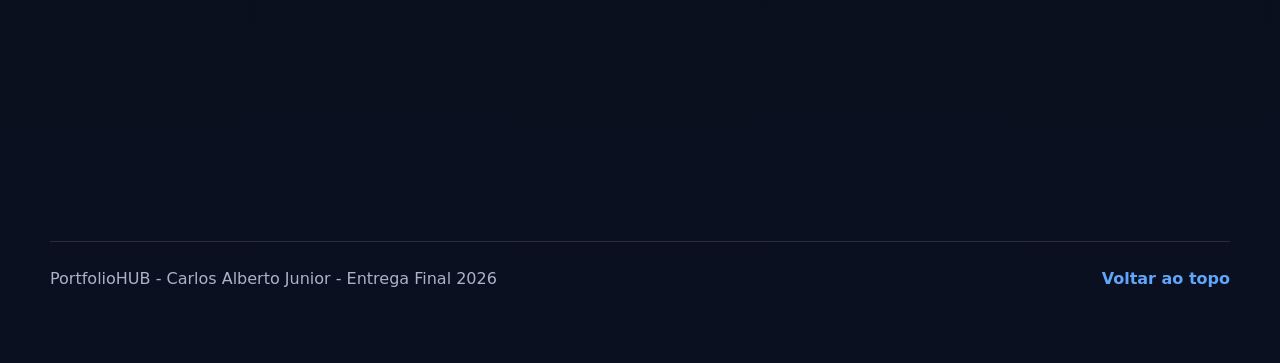
==== commit c775ace7: "feat: simplifica interface, remove chatbot e refina design da entrega final" ====
--- a/index.html
+++ b/index.html
@@ -3,143 +3,103 @@
 <head>
   <meta charset="UTF-8">
   <meta name="viewport" content="width=device-width, initial-scale=1.0">
-  <meta http-equiv="Content-Security-Policy" content="default-src 'self'; script-src 'self' 'unsafe-inline' https://api.github.com; style-src 'self' 'unsafe-inline'; img-src 'self' data: https:; connect-src 'self' https://api.github.com;">
-  <title>PortfolioHUB | Carlos Alberto Junior</title>
-  <meta name="description" content="PortfolioHUB: repositório acadêmico e profissional com projetos, documentação, versionamento Git/GitHub, segurança IAM e publicação via GitHub Pages.">
+  <meta http-equiv="Content-Security-Policy" content="default-src 'self'; script-src 'self'; style-src 'self'; img-src 'self' data: https:; connect-src 'self' https://api.github.com; object-src 'none'; base-uri 'self'; form-action 'self'; frame-ancestors 'none'; upgrade-insecure-requests">
+  <meta name="description" content="PortfolioHUB - entrega final com implantação, GitHub, segurança, documentação, testes e apoio do Google Gemini.">
+  <meta name="author" content="Carlos Alberto Junior">
+  <title>PortfolioHUB | Entrega Final</title>
   <link rel="stylesheet" href="assets/css/styles.css">
 </head>
 <body>
+  <a class="skip-link" href="#conteudo">Pular para o conteúdo</a>
   <div class="scroll-progress" aria-hidden="true"></div>
 
   <header class="site-header">
     <a class="brand" href="#inicio" aria-label="PortfolioHUB - início">
-      <span class="brand-mark">PH</span>
+      <span class="brand-mark" aria-hidden="true">PH</span>
       <span>PortfolioHUB</span>
     </a>
+
     <div class="header-actions">
-      <button class="theme-toggle" type="button" aria-label="Alternar tema">Tema</button>
+      <button class="theme-toggle" type="button" aria-label="Alternar tema">Tema claro</button>
       <button class="nav-toggle" type="button" aria-expanded="false" aria-controls="main-nav">Menu</button>
     </div>
+
     <nav class="main-nav" id="main-nav" aria-label="Navegação principal">
       <a href="#inicio">Início</a>
       <a href="#sobre">Sobre</a>
       <a href="#projetos">Projetos</a>
-      <a href="#seguranca">Segurança & IAM</a>
-      <a href="#gemini-assistant">Assistente Gemini</a>
-      <a href="#documentacao">Documentação</a>
-      <a href="#versionamento">Versionamento</a>
-      <a href="#github-pages">GitHub Pages</a>
-      <a href="#apresentacao">Apresentação</a>
+      <a href="#github">GitHub</a>
+      <a href="#seguranca">Segurança</a>
+      <a href="#gemini">Gemini</a>
     </nav>
   </header>
 
-  <main>
+  <main id="conteudo">
     <section class="hero section" id="inicio">
       <div class="hero-content reveal">
-        <p class="eyebrow">Entrega Final • Implantação PortfolioHUB + IA GEMINI • GitHub Pages</p>
-        <h1>PortfolioHUB</h1>
-        <p class="hero-text">Um repositório acadêmico e profissional integrado com a API do GitHub, protegido por políticas robustas de segurança recomendadas por IA e guiado pelo Google Gemini.</p>
-        <div class="actions">
-          <a class="btn btn-primary" href="https://github.com/junior089/portfoliohub-entrega-intermediaria">Ver repositório</a>
-          <a class="btn btn-secondary" href="#documentacao">Ver documentação</a>
+        <p class="eyebrow">Entrega final - Implantação PortfolioHUB + IA Gemini</p>
+        <h1>Hub acadêmico para projetos, documentação e versionamento.</h1>
+        <p class="hero-text">O PortfolioHUB centraliza projetos acadêmicos e pessoais, documenta o processo de implantação, utiliza GitHub para controle de versão e registra o uso do Google Gemini como apoio no planejamento, segurança e testes.</p>
+        <div class="actions" aria-label="Ações principais">
+          <a class="btn btn-primary" href="https://github.com/junior089/portfoliohub-entrega-intermediaria" target="_blank" rel="noopener noreferrer">Abrir repositório</a>
+          <a class="btn btn-secondary" href="documentos/relatorio-final.pdf">Baixar relatório PDF</a>
           <a class="btn btn-ghost" href="slides/apresentacao.html">Ver apresentação</a>
         </div>
-        <div class="hero-meta" aria-label="Resumo rápido da entrega">
-          <span><strong>v2.0</strong> versão final</span>
-          <span><strong>100%</strong> estático</span>
-          <span><strong>2026</strong> entrega acadêmica</span>
-        </div>
-      </div>
-
-      <aside class="hero-panel reveal" aria-label="Painel de status do projeto">
+        <div class="hero-meta" aria-label="Resumo da entrega">
+          <span><strong>6</strong> seções exigidas</span>
+          <span><strong>API</strong> GitHub</span>
+          <span><strong>CSP</strong> aplicada</span>
+          <span><strong>PDF</strong> final</span>
+        </div>
+      </div>
+
+      <aside class="hero-panel reveal" aria-label="Status da implantação">
         <div class="panel-header">
-          <span class="status-dot"></span>
+          <span class="status-dot" aria-hidden="true"></span>
           <strong>Status da implantação</strong>
         </div>
         <ul class="status-list">
-          <li><span></span>Repositório público configurado</li>
-          <li><span></span>Integração com API do GitHub ativa</li>
-          <li><span></span>Políticas de Segurança aplicadas</li>
-          <li><span></span>Assistente Gemini operacional</li>
-          <li><span></span>GitHub Pages publicado</li>
+          <li><span></span>Repositório GitHub dedicado ao projeto</li>
+          <li><span></span>GitHub Pages documentado para publicação</li>
+          <li><span></span>Integração com GitHub REST API</li>
+          <li><span></span>Políticas de acesso e segurança documentadas</li>
+          <li><span></span>Relatório, testes e roteiro de vídeo incluídos</li>
         </ul>
-        
-        <!-- GitHub Stats Live Card -->
-        <div class="github-stats-card" style="margin-top: 1.5rem; border-top: 1px solid var(--line); padding-top: 1.2rem; border-radius: 0; box-shadow: none; background: transparent; border-left: 0; border-right: 0; border-bottom: 0;">
+
+        <div class="github-stats-card" aria-label="Estatísticas do repositório via API do GitHub">
           <div class="github-stats-header">
-            <span class="github-stats-title">
-              <svg style="width: 18px; height: 18px; fill: currentColor; vertical-align: middle;" viewBox="0 0 16 16"><path d="M8 0C3.58 0 0 3.58 0 8c0 3.54 2.29 6.53 5.47 7.59.4.07.55-.17.55-.38 0-.19-.01-.82-.01-1.49-2.01.37-2.53-.49-2.69-.94-.09-.23-.48-.94-.82-1.13-.28-.15-.68-.52-.01-.53.63-.01 1.08.58 1.23.82.72 1.21 1.87.87 2.33.66.07-.52.28-.87.51-1.07-1.78-.2-3.64-.89-3.64-3.95 0-.87.31-1.59.82-2.15-.08-.2-.36-1.02.08-2.12 0 0 .67-.21 2.2.82.64-.18 1.32-.27 2-.27.68 0 1.36.09 2 .27 1.53-1.04 2.2-.82 2.2-.82.44 1.1.16 1.92.08 2.12.51.56.82 1.27.82 2.15 0 3.07-1.87 3.75-3.65 3.95.29.25.54.73.54 1.48 0 1.07-.01 1.93-.01 2.2 0 .21.15.46.55.38A8.012 8.012 0 0 0 16 8c0-4.42-3.58-8-8-8z"/></svg>
-              GitHub Live Stats
-            </span>
-            <span class="status-dot" style="background: var(--accent); box-shadow: 0 0 8px var(--accent);"></span>
+            <span class="github-stats-title">GitHub API</span>
+            <span class="sync-pill" id="github-state">Sincronizando</span>
           </div>
-          <div class="github-stats-grid" style="margin-top: 0.8rem;">
-            <div class="github-stat-item">
-              <span class="github-stat-val" id="github-stars">0</span>
-              <span class="github-stat-lbl">Stars</span>
-            </div>
-            <div class="github-stat-item">
-              <span class="github-stat-val" id="github-forks">0</span>
-              <span class="github-stat-lbl">Forks</span>
-            </div>
-            <div class="github-stat-item">
-              <span class="github-stat-val" id="github-issues">0</span>
-              <span class="github-stat-lbl">Issues</span>
-            </div>
-            <div class="github-stat-item">
-              <span class="github-stat-val" id="github-commits">0</span>
-              <span class="github-stat-lbl">Commits (v2.0)</span>
-            </div>
+          <div class="github-stats-grid">
+            <div class="github-stat-item"><span class="github-stat-val" id="github-stars">-</span><span class="github-stat-lbl">Stars</span></div>
+            <div class="github-stat-item"><span class="github-stat-val" id="github-forks">-</span><span class="github-stat-lbl">Forks</span></div>
+            <div class="github-stat-item"><span class="github-stat-val" id="github-issues">-</span><span class="github-stat-lbl">Issues</span></div>
+            <div class="github-stat-item"><span class="github-stat-val" id="github-updated">-</span><span class="github-stat-lbl">Atualização</span></div>
           </div>
-          <span class="github-sync-status" id="github-sync-date" style="margin-top: 0.8rem; display: block;">Sincronizando...</span>
-        </div>
-
-        <a class="panel-link" href="https://junior089.github.io/portfoliohub-entrega-intermediaria/">Abrir site publicado</a>
+          <span class="github-sync-status" id="github-sync-date">Aguardando resposta da API.</span>
+        </div>
       </aside>
     </section>
 
-    <section class="metrics section compact" aria-label="Indicadores do PortfolioHUB">
-      <article class="metric reveal">
-        <strong data-count="4">0</strong>
-        <span>projetos documentados</span>
-      </article>
-      <article class="metric reveal">
-        <strong data-count="10">0</strong>
-        <span>READMEs públicos</span>
-      </article>
-      <article class="metric reveal">
-        <strong data-count="12">0</strong>
-        <span>commits principais</span>
-      </article>
-      <article class="metric reveal">
-        <strong data-count="2">0</strong>
-        <span>tags de versão (v1.0/v2.0)</span>
-      </article>
+    <section class="metrics section compact" aria-label="Indicadores da entrega final">
+      <article class="metric reveal"><strong data-count="6">0</strong><span>partes do desafio atendidas</span></article>
+      <article class="metric reveal"><strong data-count="8">0</strong><span>documentos de apoio</span></article>
+      <article class="metric reveal"><strong data-count="4">0</strong><span>projetos destacados</span></article>
+      <article class="metric reveal"><strong data-count="100">0</strong><span>% estático, sem backend sensível</span></article>
     </section>
 
     <section class="section two-column" id="sobre">
       <div class="section-heading reveal">
         <p class="eyebrow">Sobre</p>
-        <h2>Um hub para projetos, documentação e presença profissional</h2>
+        <h2>Plataforma centralizada para portfólio digital</h2>
       </div>
       <div class="content-stack">
-        <p class="lead-card reveal">O PortfolioHUB reúne projetos acadêmicos, projetos pessoais, documentação técnica e uma página pública preparada para GitHub Pages. A proposta é apresentar a evolução em desenvolvimento web, organização de repositórios e boas práticas de versionamento.</p>
+        <p class="lead-card reveal">O projeto foi organizado como uma entrega acadêmica de implantação. A solução usa HTML, CSS e JavaScript nativos para facilitar publicação no GitHub Pages, reduzir dependências e tornar o processo de auditoria mais simples.</p>
         <div class="feature-grid">
-          <article class="feature reveal">
-            <span>01</span>
-            <h3>Organização</h3>
-            <p>Pastas separadas por documentos, slides, assets e projetos acadêmicos ou pessoais.</p>
-          </article>
-          <article class="feature reveal">
-            <span>02</span>
-            <h3>Versionamento</h3>
-            <p>Histórico Git com commits por etapa, branch main e tag v1.0 para a primeira versão.</p>
-          </article>
-          <article class="feature reveal">
-            <span>03</span>
-            <h3>Entrega pública</h3>
-            <p>Página publicada, relatório em PDF e links profissionais conectados ao GitHub e LinkedIn.</p>
-          </article>
+          <article class="feature reveal"><span>01</span><h3>Implantação</h3><p>Plano de execução, ambiente GitHub, publicação estática e relatório final em PDF.</p></article>
+          <article class="feature reveal"><span>02</span><h3>Integração</h3><p>Uso da API pública do GitHub para exibir dados do repositório e reforçar a integração da plataforma.</p></article>
+          <article class="feature reveal"><span>03</span><h3>Segurança</h3><p>Políticas documentadas de acesso, proteção de branch, CSP, revisão de segredos e boas práticas de colaboração.</p></article>
         </div>
       </div>
     </section>
@@ -148,6 +108,7 @@
       <div class="section-heading reveal">
         <p class="eyebrow">Projetos</p>
         <h2>Projetos acadêmicos e pessoais documentados</h2>
+        <p>Os cards abaixo representam os projetos inseridos no PortfolioHUB e conectados ao fluxo de portfólio no GitHub.</p>
       </div>
 
       <div class="filter-bar reveal" aria-label="Filtrar projetos">
@@ -158,261 +119,121 @@
 
       <div class="project-grid">
         <article class="project-card reveal" data-project-type="academico">
-          <div class="card-topline">
-            <span class="tag">Acadêmico</span>
-            <span class="card-code">v1.0</span>
-          </div>
+          <div class="card-topline"><span class="tag">Acadêmico</span><span class="card-code">Entrega final</span></div>
           <h3>PortfolioHUB</h3>
-          <p>Projeto principal da atividade, criado para demonstrar organização de repositório, documentação, versionamento e publicação com GitHub Pages.</p>
-          <ul class="tech-list" aria-label="Tecnologias do PortfolioHUB">
-            <li>HTML</li>
-            <li>CSS</li>
-            <li>JavaScript</li>
-            <li>Git</li>
-            <li>GitHub Pages</li>
-          </ul>
-          <a class="inline-link" href="projetos/academicos/portfoliohub/README.md">Ler README</a>
+          <p>Projeto principal da atividade, com documentação de implantação, integração com GitHub, segurança e relatório de testes.</p>
+          <ul class="tech-list"><li>HTML</li><li>CSS</li><li>JavaScript</li><li>GitHub Pages</li></ul>
+          <a class="inline-link" href="projetos/academicos/portfoliohub/README.md">Ler documentação</a>
         </article>
 
         <article class="project-card reveal" data-project-type="pessoal">
-          <div class="card-topline">
-            <span class="tag">Pessoal</span>
-            <span class="card-code">Asclépio</span>
-          </div>
+          <div class="card-topline"><span class="tag">Pessoal</span><span class="card-code">Saúde</span></div>
           <h3>Asclépio</h3>
-          <p>Aplicativo de saúde para acompanhar hidratação, peso, atividades físicas, sintomas e alertas de surtos de doenças na região.</p>
-          <ul class="tech-list">
-            <li>Flutter</li>
-            <li>Firebase</li>
-            <li>Android Studio</li>
-            <li>GPS</li>
-          </ul>
-          <a class="inline-link" href="https://github.com/junior089/asclepio/">Ver repositório</a>
+          <p>Aplicativo de saúde com foco em rotina, sintomas, localização e acompanhamento de indicadores pessoais.</p>
+          <ul class="tech-list"><li>Flutter</li><li>Firebase</li><li>Mobile</li></ul>
+          <a class="inline-link" href="projetos/pessoais/asclepio/README.md">Ler README</a>
         </article>
 
         <article class="project-card reveal" data-project-type="pessoal">
-          <div class="card-topline">
-            <span class="tag">Pessoal</span>
-            <span class="card-code">AMET</span>
-          </div>
+          <div class="card-topline"><span class="tag">Pessoal</span><span class="card-code">Streaming</span></div>
           <h3>AMET</h3>
-          <p>Aplicativo inspirado na experiência do Rave, criado para pessoas assistirem filmes e vídeos de forma sincronizada dentro de salas.</p>
-          <ul class="tech-list">
-            <li>Streaming</li>
-            <li>Salas</li>
-            <li>Sincronização</li>
-          </ul>
-          <a class="inline-link" href="https://github.com/junior089/amet">Ver repositório</a>
+          <p>Conceito de plataforma para assistir vídeos em salas sincronizadas, com foco em experiência compartilhada.</p>
+          <ul class="tech-list"><li>Web</li><li>UX</li><li>Tempo real</li></ul>
+          <a class="inline-link" href="projetos/pessoais/amet/README.md">Ler README</a>
         </article>
 
         <article class="project-card reveal" data-project-type="pessoal">
-          <div class="card-topline">
-            <span class="tag">Pessoal</span>
-            <span class="card-code">Plantão</span>
-          </div>
+          <div class="card-topline"><span class="tag">Pessoal</span><span class="card-code">Android</span></div>
           <h3>Plantão</h3>
-          <p>Aplicativo para funcionários da remoção do Hospital de Planaltina acompanharem suas escalas e informações de plantão.</p>
-          <ul class="tech-list">
-            <li>Escalas</li>
-            <li>Rotina hospitalar</li>
-            <li>Organização</li>
-          </ul>
-          <a class="inline-link" href="https://github.com/junior089/Plantao">Ver repositório</a>
-        </article>
-      </div>
-    </section>
-
-    <!-- SECTION: SEGURANÇA & IAM -->
+          <p>Aplicativo para consulta e organização de escalas, com foco em clareza de agenda e controle operacional.</p>
+          <ul class="tech-list"><li>Android</li><li>Kotlin/Java</li><li>Mobile</li></ul>
+          <a class="inline-link" href="projetos/pessoais/plantao/README.md">Ler README</a>
+        </article>
+      </div>
+    </section>
+
+    <section class="section" id="github">
+      <div class="section-heading reveal">
+        <p class="eyebrow">GitHub</p>
+        <h2>Configuração inicial e integração com o repositório</h2>
+      </div>
+      <div class="split-cards">
+        <article class="info-card reveal">
+          <h3>Ambiente dedicado</h3>
+          <p>O repositório <code>junior089/portfoliohub-entrega-intermediaria</code> foi utilizado como ambiente central da entrega. A estrutura separa página, assets, documentação, relatório, slides e projetos.</p>
+          <pre><code>gh repo clone junior089/portfoliohub-entrega-intermediaria
+cd portfoliohub-entrega-intermediaria
+git checkout -b entrega-final</code></pre>
+        </article>
+        <article class="info-card reveal">
+          <h3>Integração no PortfolioHUB</h3>
+          <p>A seção inicial consome a GitHub REST API para buscar metadados do repositório, com fallback local para não quebrar a interface em caso de limite de requisições ou acesso offline.</p>
+          <pre><code>GET https://api.github.com/repos/junior089/portfoliohub-entrega-intermediaria</code></pre>
+        </article>
+      </div>
+    </section>
+
     <section class="section" id="seguranca">
       <div class="section-heading reveal">
-        <p class="eyebrow">Segurança & IAM</p>
-        <h2>Políticas de Segurança e Controle de Acesso</h2>
-        <p>Políticas e regras de colaboração recomendadas por IA e auditadas para garantir a integridade do código e a segurança do deploy.</p>
+        <p class="eyebrow">Segurança e IAM</p>
+        <h2>Políticas de segurança e controle de acesso</h2>
+        <p>As regras abaixo estão documentadas para aplicação no GitHub. O objetivo é reduzir risco de alteração indevida, vazamento de credenciais e execução de scripts não autorizados.</p>
       </div>
 
       <div class="security-grid reveal">
         <article class="security-card">
-          <div class="security-badge">Controle de Acesso</div>
-          <h3>Gestão IAM</h3>
-          <p>Organização de permissões de usuários no GitHub divididas em papéis estratégicos para garantir o princípio do menor privilégio.</p>
+          <div class="security-badge">Acesso</div>
+          <h3>Matriz IAM</h3>
           <ul class="security-bullet-list">
-            <li><strong>Owner:</strong> Acesso total às configurações e faturamento.</li>
-            <li><strong>Collaborator:</strong> Permissão de escrita via Pull Requests.</li>
-            <li><strong>Reader:</strong> Acesso de leitura para auditoria acadêmica.</li>
+            <li><strong>Owner:</strong> administra repositório, Pages e permissões.</li>
+            <li><strong>Collaborator:</strong> altera código por branch e Pull Request.</li>
+            <li><strong>Reader/Avaliador:</strong> acessa documentação e evidências.</li>
           </ul>
         </article>
-
         <article class="security-card">
-          <div class="security-badge">Versionamento</div>
-          <h3>Branch Protection</h3>
-          <p>Regras configuradas no repositório GitHub para a branch <code>main</code> para impedir alterações acidentais e deploys inseguros.</p>
+          <div class="security-badge">Git</div>
+          <h3>Proteção de branch</h3>
           <ul class="security-bullet-list">
-            <li>Exigência de Pull Request com revisão dupla.</li>
-            <li>Assinatura de commits obrigatória.</li>
-            <li>Bloqueio de pushes diretos e force push.</li>
+            <li>Evitar push direto na <code>main</code>.</li>
+            <li>Usar Pull Request para revisão.</li>
+            <li>Bloquear force push e exclusão de branch protegida.</li>
           </ul>
         </article>
-
         <article class="security-card">
-          <div class="security-badge">Auditoria</div>
-          <h3>Varredura & CSP</h3>
-          <p>Auditorias sugeridas pelo Google Gemini para proteção ativa contra vulnerabilidades web (OWASP Top 10).</p>
+          <div class="security-badge">Web</div>
+          <h3>CSP e segredos</h3>
           <ul class="security-bullet-list">
-            <li>Content Security Policy (CSP) via Meta Tag.</li>
-            <li>Dependabot ativado para alerta de dependências.</li>
-            <li>Secret Scanning ativo contra vazamento de tokens.</li>
+            <li>Content Security Policy sem <code>unsafe-inline</code>.</li>
+            <li>Nenhum token, senha ou chave no código-fonte.</li>
+            <li>Uso de checklist para Dependabot e Secret Scanning.</li>
           </ul>
         </article>
       </div>
     </section>
 
-    <!-- SECTION: GEMINI ASSISTANT -->
-    <section class="section" id="gemini-assistant">
-      <div class="section-heading reveal">
-        <p class="eyebrow">Inteligência Artificial</p>
-        <h2>Assistente Gemini Integrado</h2>
-        <p>Interaja com o assistente de IA configurado por Carlos Alberto Junior para tirar dúvidas sobre a implantação e segurança do projeto.</p>
-      </div>
-
-      <div class="gemini-assistant-container reveal">
-        <div class="gemini-info-panel">
-          <p class="lead-card" style="margin-bottom: 0;">Fizemos a implantação do <strong>PortfolioHUB</strong> utilizando técnicas avançadas de IA Generativa. O Google Gemini guiou a criação do plano de deploy, a estruturação de segurança IAM e as práticas de commits semânticos.</p>
-          <div class="feature-grid" style="grid-template-columns: 1fr; gap: 0.8rem;">
-            <article class="feature" style="padding: 1rem;">
-              <h3>Planejamento Automatizado</h3>
-              <p>Trilha de tarefas gerada via Prompt Engineering para garantir conformidade com o cronograma acadêmico.</p>
-            </article>
-            <article class="feature" style="padding: 1rem;">
-              <h3>Auditoria de Código</h3>
-              <p>Revisão de segurança e sugestão de cabeçalhos de CSP e regras de proteção de branch.</p>
-            </article>
-          </div>
-        </div>
-
-        <div class="gemini-chat-panel">
-          <div class="gemini-chat-header">
-            <div class="gemini-chat-header-title">
-              <svg class="gemini-sparkle-icon" viewBox="0 0 24 24">
-                <path d="M12 2L14.5 9.5L22 12L14.5 14.5L12 22L9.5 14.5L2 12L9.5 9.5L12 2Z"/>
-              </svg>
-              <span>Assistente Gemini</span>
-            </div>
-            <div class="gemini-chat-status">
-              <span class="status-dot" style="background: var(--accent); width: 6px; height: 6px; box-shadow: 0 0 6px var(--accent);"></span>
-              Online
-            </div>
-          </div>
-          
-          <div class="gemini-chat-messages" id="gemini-chat-messages">
-            <!-- As mensagens serão inseridas via JavaScript -->
-          </div>
-
-          <div class="gemini-chat-quick-asks">
-            <button class="quick-ask-btn" type="button" data-ask="planejamento">Como o Gemini guiou o Planejamento?</button>
-            <button class="quick-ask-btn" type="button" data-ask="seguranca">Quais as políticas de segurança?</button>
-            <button class="quick-ask-btn" type="button" data-ask="github">Como funciona a API do GitHub?</button>
-            <button class="quick-ask-btn" type="button" data-ask="projetos">Fale sobre os projetos pessoais</button>
-          </div>
-
-          <div class="gemini-chat-input-area">
-            <input class="gemini-chat-input" id="gemini-input" type="text" placeholder="Pergunte ao Gemini sobre o PortfolioHUB..." aria-label="Mensagem para o assistente Gemini">
-            <button class="gemini-chat-send-btn" id="gemini-send" type="button">Enviar</button>
-          </div>
-        </div>
-      </div>
-    </section>
-
-    <section class="section" id="documentacao">
-      <div class="section-heading reveal">
-        <p class="eyebrow">Documentação</p>
-        <h2>Materiais públicos da entrega</h2>
-      </div>
-      <div class="resource-list reveal">
-        <a href="README.md"><span>README</span><strong>Visão geral do projeto</strong></a>
-        <a href="documentos/relatorio-final.html"><span>Relatório</span><strong>HTML pronto para impressão</strong></a>
-        <a href="documentos/relatorio-final.pdf"><span>PDF</span><strong>Arquivo final gerado</strong></a>
-        <a href="slides/apresentacao.html"><span>Slides</span><strong>Roteiro de vídeo</strong></a>
-      </div>
-      <div class="checklist reveal" aria-label="Checklist de qualidade da entrega">
-        <h3>Checklist da entrega final</h3>
-        <ul>
-          <li><span></span>Plano de implantação detalhado</li>
-          <li><span></span>Integração com API do GitHub e estatísticas em tempo real</li>
-          <li><span></span>Gestão de permissões IAM e proteção de branch no GitHub</li>
-          <li><span></span>Políticas de Segurança e CSP recomendadas por IA</li>
-          <li><span></span>Chatbot assistente Gemini integrado e operacional</li>
-          <li><span></span>Slides de apresentação com roteiro de vídeo de 5 minutos</li>
-        </ul>
-      </div>
-    </section>
-
-    <section class="section" id="versionamento">
-      <div class="section-heading reveal">
-        <p class="eyebrow">Git</p>
-        <h2>Histórico organizado e versão marcada</h2>
-      </div>
-      <p class="section-note reveal">O projeto utiliza commits incrementais para registrar estrutura inicial, página principal, documentação, apresentação, publicação e refinamento visual. As tags de versão identificam as principais entregas.</p>
-      <ol class="timeline">
-        <li class="reveal"><span>01</span><strong>Estrutura inicial</strong><small>Pastas, licença e base do repositório.</small></li>
-        <li class="reveal"><span>02</span><strong>Página inicial</strong><small>Interface pública do PortfolioHUB.</small></li>
-        <li class="reveal"><span>03</span><strong>Documentação</strong><small>READMEs, relatório e projetos.</small></li>
-        <li class="reveal"><span>04</span><strong>Publicação</strong><small>GitHub Pages pela branch main.</small></li>
-        <li class="reveal"><span>05</span><strong>Entrega Intermediária v1.0</strong><small>Design, interações e links da versão intermediária.</small></li>
-        <li class="reveal"><span>06</span><strong>Entrega Final v2.0-final</strong><small>Integração com API do GitHub, Painel de Segurança e IA Gemini.</small></li>
-      </ol>
-    </section>
-
-    <section class="section split" id="github-pages">
-      <div class="section-heading reveal">
-        <p class="eyebrow">Publicação</p>
-        <h2>Site ativo no GitHub Pages</h2>
-        <p>O site foi estruturado para publicação a partir da branch <strong>main</strong>, usando a pasta raiz <strong>/</strong>, sem processo de build ou dependências externas.</p>
-      </div>
-      <div class="link-box reveal">
-        <span>Link publicado</span>
-        <strong id="pages-url">https://junior089.github.io/portfoliohub-entrega-intermediaria/</strong>
-        <button class="copy-btn" type="button" data-copy-target="pages-url">Copiar link</button>
-      </div>
-    </section>
-
-    <section class="section split" id="linkedin">
-      <div class="section-heading reveal">
-        <p class="eyebrow">LinkedIn</p>
-        <h2>Integração profissional</h2>
-        <p>O repositório pode ser adicionado à seção de Projetos ou Destaques do LinkedIn para evidenciar organização, documentação e domínio do fluxo Git/GitHub.</p>
-        <a class="btn btn-secondary" href="https://www.linkedin.com/in/carlos-alberto-soares-de-oliveira-j%C3%BAnior-48127b220/">Abrir LinkedIn</a>
-      </div>
-      <div class="quote reveal">
-        <p>PortfolioHUB: repositório acadêmico e profissional com projetos documentados, versionamento Git/GitHub e publicação via GitHub Pages.</p>
-        <a class="inline-link" href="https://www.linkedin.com/in/carlos-alberto-soares-de-oliveira-j%C3%BAnior-48127b220/">Ver perfil no LinkedIn</a>
-      </div>
-    </section>
-
-    <section class="section split" id="apresentacao">
-      <div class="section-heading reveal">
-        <p class="eyebrow">Apresentação final</p>
-        <h2>Material para vídeo de 5 minutos</h2>
-        <p>A apresentação em HTML orienta a gravação do vídeo final, cobrindo objetivo, estrutura, projetos, versionamento, GitHub Pages e LinkedIn.</p>
-      </div>
-      <div class="link-box reveal">
-        <a class="btn btn-primary" href="slides/apresentacao.html">Abrir slides</a>
-        <span>Vídeo no YouTube</span>
-        <a class="inline-link" href="https://youtu.be/U9jnTajrpV4">Assistir apresentação final</a>
+    <section class="section" id="gemini">
+      <div class="section-heading reveal">
+        <p class="eyebrow">Google Gemini</p>
+        <h2>Apoio de IA no Planejamento e Segurança</h2>
+        <p>O Google Gemini foi utilizado de forma ativa como consultor para planejar as etapas da implantação, formular as diretrizes de segurança no GitHub e orientar a estruturação do roteiro da entrega final.</p>
+      </div>
+
+      <div class="split-cards reveal">
+        <article class="info-card">
+          <h3>Planejamento da Implantação</h3>
+          <p>Uso de prompts voltados à engenharia de software para definir o cronograma de entrega, a divisão de branches e o fluxo de deploy no GitHub Pages.</p>
+        </article>
+        <article class="info-card">
+          <h3>Políticas de Segurança</h3>
+          <p>Consultoria da IA para o estabelecimento de regras de Branch Protection no repositório GitHub e diretrizes de controle de acesso (IAM).</p>
+        </article>
       </div>
     </section>
   </main>
 
   <footer class="site-footer">
-    <div>
-      <strong>Carlos Alberto Junior</strong>
-      <span>Projeto acadêmico desenvolvido com Git, GitHub e GitHub Pages.</span>
-    </div>
-    <div class="footer-links">
-      <a href="https://github.com/junior089">GitHub</a>
-      <a href="https://github.com/junior089/portfoliohub-entrega-intermediaria">Repositório</a>
-      <a href="https://www.linkedin.com/in/carlos-alberto-soares-de-oliveira-j%C3%BAnior-48127b220/">LinkedIn</a>
-    </div>
-    <span>2026</span>
+    <p>PortfolioHUB - Carlos Alberto Junior - Entrega Final 2026</p>
+    <a href="#inicio">Voltar ao topo</a>
   </footer>
 
   <script src="assets/js/main.js"></script>
--- a/assets/css/styles.css
+++ b/assets/css/styles.css
@@ -1,1086 +1,181 @@
 :root {
-  --bg: #0b0f14;
-  --bg-soft: #101720;
-  --surface: #151d27;
-  --surface-strong: #1c2733;
-  --text: #f1f6f9;
-  --muted: #a9b7c7;
-  --line: #2b3747;
-  --accent: #56d6c9;
-  --accent-strong: #35bdae;
-  --gold: #f4c95d;
-  --green: #7bd88f;
-  --blue: #8ab4ff;
-  --shadow: 0 24px 70px rgba(0, 0, 0, 0.34);
-  --radius: 8px;
-  --max-width: 1160px;
+  --bg: #070a12;
+  --surface: #0e1422;
+  --surface-2: #121a2b;
+  --text: #eef2ff;
+  --muted: #a9b4c7;
+  --line: rgba(255,255,255,.12);
+  --line-strong: rgba(255,255,255,.22);
+  --accent: #60a5fa;
+  --accent-2: #22c55e;
+  --accent-3: #a78bfa;
+  --danger: #fb7185;
+  --shadow: 0 24px 80px rgba(0,0,0,.35);
+  --radius: 22px;
+  --radius-sm: 14px;
+  --max: 1180px;
 }
 
+* { box-sizing: border-box; }
+html { scroll-behavior: smooth; }
+body {
+  margin: 0;
+  color: var(--text);
+  background:
+    radial-gradient(circle at 20% 10%, rgba(96,165,250,.18), transparent 32rem),
+    radial-gradient(circle at 88% 18%, rgba(167,139,250,.15), transparent 26rem),
+    linear-gradient(180deg, #05070d 0%, var(--bg) 36%, #0b1020 100%);
+  font-family: Inter, ui-sans-serif, system-ui, -apple-system, BlinkMacSystemFont, "Segoe UI", sans-serif;
+  line-height: 1.6;
+  min-height: 100vh;
+}
 body.light-theme {
-  --bg: #f4f7fb;
-  --bg-soft: #e9eff6;
+  --bg: #f5f7fb;
   --surface: #ffffff;
-  --surface-strong: #eef4f8;
-  --text: #111827;
-  --muted: #536170;
-  --line: #d5dde8;
-  --accent: #0f766e;
-  --accent-strong: #0b625b;
-  --gold: #9a6500;
-  --green: #247447;
-  --blue: #2455a6;
-  --shadow: 0 18px 50px rgba(26, 40, 58, 0.12);
+  --surface-2: #eef3fb;
+  --text: #101828;
+  --muted: #526071;
+  --line: rgba(16,24,40,.12);
+  --line-strong: rgba(16,24,40,.22);
+  --shadow: 0 22px 60px rgba(16,24,40,.12);
+  background:
+    radial-gradient(circle at 20% 10%, rgba(96,165,250,.2), transparent 30rem),
+    radial-gradient(circle at 85% 18%, rgba(167,139,250,.18), transparent 25rem),
+    linear-gradient(180deg, #f7faff 0%, var(--bg) 45%, #eef2f7 100%);
 }
 
-* {
-  box-sizing: border-box;
-}
+a { color: inherit; text-decoration: none; }
+button, input { font: inherit; }
+code, pre { font-family: ui-monospace, SFMono-Regular, Menlo, Consolas, monospace; }
+code { padding: .15rem .35rem; border: 1px solid var(--line); border-radius: .45rem; background: rgba(127,127,127,.08); }
+pre { white-space: pre-wrap; overflow-wrap: anywhere; padding: 1rem; border: 1px solid var(--line); border-radius: var(--radius-sm); background: rgba(0,0,0,.16); color: var(--text); }
 
-html {
-  scroll-behavior: smooth;
-}
-
-body {
-  margin: 0;
-  background:
-    linear-gradient(rgba(255, 255, 255, 0.025) 1px, transparent 1px),
-    linear-gradient(90deg, rgba(255, 255, 255, 0.025) 1px, transparent 1px),
-    linear-gradient(180deg, var(--bg) 0%, var(--bg-soft) 48%, var(--bg) 100%);
-  background-size: 48px 48px, 48px 48px, auto;
-  color: var(--text);
-  font-family: Arial, Helvetica, sans-serif;
-  line-height: 1.6;
-}
-
-body.light-theme {
-  background:
-    linear-gradient(rgba(15, 118, 110, 0.05) 1px, transparent 1px),
-    linear-gradient(90deg, rgba(15, 118, 110, 0.05) 1px, transparent 1px),
-    linear-gradient(180deg, var(--bg) 0%, #ffffff 56%, var(--bg) 100%);
-  background-size: 48px 48px, 48px 48px, auto;
-}
-
-a {
-  color: inherit;
-  text-decoration: none;
-}
-
-button {
-  font: inherit;
-}
-
-.scroll-progress {
-  background: linear-gradient(90deg, var(--accent), var(--gold));
-  height: 3px;
-  left: 0;
-  position: fixed;
-  top: 0;
-  transform: scaleX(0);
-  transform-origin: left;
-  width: 100%;
-  z-index: 60;
-}
+.skip-link { position: absolute; left: -999px; top: 1rem; z-index: 99; padding: .75rem 1rem; background: var(--accent); color: #06101f; border-radius: .7rem; font-weight: 800; }
+.skip-link:focus { left: 1rem; }
+.scroll-progress { position: fixed; inset: 0 0 auto; height: 3px; transform-origin: left; transform: scaleX(0); background: linear-gradient(90deg, var(--accent), var(--accent-3), var(--accent-2)); z-index: 100; }
 
 .site-header {
-  align-items: center;
-  background: rgba(11, 15, 20, 0.9);
-  border-bottom: 1px solid var(--line);
-  backdrop-filter: blur(16px);
-  display: grid;
-  gap: 1rem;
-  grid-template-columns: auto 1fr auto;
-  padding: 0.9rem clamp(1rem, 4vw, 3rem);
   position: sticky;
   top: 0;
   z-index: 50;
-}
-
-body.light-theme .site-header {
-  background: rgba(244, 247, 251, 0.9);
-}
-
-.brand {
-  align-items: center;
-  display: inline-flex;
-  font-size: 1.1rem;
-  font-weight: 800;
-  gap: 0.65rem;
-  letter-spacing: 0;
-}
-
-.brand-mark {
-  align-items: center;
-  background: var(--accent);
-  border-radius: var(--radius);
-  color: #071113;
-  display: inline-flex;
-  font-size: 0.78rem;
-  height: 2rem;
-  justify-content: center;
-  width: 2rem;
-}
-
-.header-actions {
-  display: flex;
-  gap: 0.55rem;
-  grid-column: 3;
-}
-
-.main-nav {
-  align-items: center;
-  display: flex;
-  flex-wrap: wrap;
-  gap: 0.28rem;
-  grid-column: 2;
-  grid-row: 1;
-  justify-content: flex-end;
-}
-
-.main-nav a,
-.theme-toggle,
-.nav-toggle,
-.copy-btn {
-  border: 1px solid transparent;
-  border-radius: 999px;
-  cursor: pointer;
-  transition: background 180ms ease, border-color 180ms ease, color 180ms ease, transform 180ms ease;
-}
-
-.main-nav a {
-  color: var(--muted);
-  font-size: 0.9rem;
-  padding: 0.42rem 0.68rem;
-}
-
-.main-nav a:hover,
-.main-nav a.active {
-  background: rgba(86, 214, 201, 0.12);
-  color: var(--text);
-}
-
-.theme-toggle,
-.nav-toggle {
-  background: var(--surface);
-  border-color: var(--line);
-  color: var(--text);
-  min-height: 38px;
-  padding: 0.35rem 0.72rem;
-}
-
-.nav-toggle {
-  display: none;
-}
-
-.section {
-  max-width: var(--max-width);
-  margin: 0 auto;
-  padding: clamp(3rem, 7vw, 6rem) clamp(1rem, 4vw, 2rem);
-}
-
-.section.compact {
-  padding-top: 0;
-}
-
-.hero {
-  align-items: center;
-  display: grid;
-  gap: clamp(2rem, 5vw, 4rem);
-  grid-template-columns: minmax(0, 0.95fr) minmax(320px, 380px);
-  min-height: 82vh;
-}
-
-.hero .reveal {
-  opacity: 1;
-  transform: none;
-}
-
-.eyebrow {
-  color: var(--accent);
-  font-size: 0.8rem;
-  font-weight: 800;
-  letter-spacing: 0.08em;
-  margin: 0 0 0.85rem;
-  text-transform: uppercase;
-}
-
-h1,
-h2,
-h3,
-h4,
-p {
-  margin-top: 0;
-}
-
-h1 {
-  font-size: clamp(3.25rem, 7.4vw, 6.35rem);
-  letter-spacing: 0;
-  line-height: 0.9;
-  margin-bottom: 1.45rem;
-}
-
-h2 {
-  font-size: clamp(2rem, 5vw, 3.8rem);
-  letter-spacing: 0;
-  line-height: 1.05;
-  margin-bottom: 1rem;
-}
-
-h3 {
-  font-size: 1.08rem;
-  line-height: 1.2;
-}
-
-.hero-text,
-.section-note,
-.section-heading p,
-.project-card p,
-.feature p,
-.lead-card {
-  color: var(--muted);
-}
-
-.hero-text {
-  font-size: 1.16rem;
-  max-width: 760px;
-}
-
-.actions,
-.hero-meta,
-.filter-bar,
-.footer-links {
-  display: flex;
-  flex-wrap: wrap;
-  gap: 0.8rem;
-}
-
-.actions {
-  margin-top: 2rem;
-}
-
-.btn {
-  align-items: center;
-  border: 1px solid transparent;
-  border-radius: 999px;
-  display: inline-flex;
-  font-weight: 800;
-  justify-content: center;
-  min-height: 46px;
-  padding: 0.76rem 1.08rem;
-  transition: border-color 180ms ease, background 180ms ease, transform 180ms ease, box-shadow 180ms ease;
-}
-
-.btn:hover,
-.copy-btn:hover,
-.theme-toggle:hover,
-.nav-toggle:hover,
-.filter-btn:hover {
-  transform: translateY(-2px);
-}
-
-.btn-primary {
-  background: var(--accent);
-  box-shadow: 0 12px 32px rgba(86, 214, 201, 0.18);
-  color: #071113;
-}
-
-.btn-secondary {
-  background: var(--surface-strong);
-  border-color: var(--line);
-}
-
-.btn-ghost {
-  border-color: var(--line);
-  color: var(--muted);
-}
-
-.hero-meta {
-  color: var(--muted);
-  margin-top: 1.6rem;
-}
-
-.hero-meta span {
-  border: 1px solid var(--line);
-  border-radius: 999px;
-  padding: 0.45rem 0.7rem;
-}
-
-.hero-meta strong {
-  color: var(--text);
-}
-
-.hero-panel,
-.metric,
-.lead-card,
-.feature,
-.project-card,
-.resource-list a,
-.checklist,
-.link-box,
-.quote {
-  background: color-mix(in srgb, var(--surface) 92%, transparent);
-  border: 1px solid var(--line);
-  border-radius: var(--radius);
-  box-shadow: var(--shadow);
-}
-
-.hero-panel {
-  padding: 1.3rem;
-  position: relative;
-  z-index: 2;
-}
-
-.panel-header {
-  align-items: center;
-  display: flex;
-  gap: 0.55rem;
-  margin-bottom: 1rem;
-}
-
-.status-dot {
-  background: var(--green);
-  border-radius: 50%;
-  box-shadow: 0 0 24px color-mix(in srgb, var(--green) 58%, transparent);
-  display: inline-block;
-  height: 0.7rem;
-  width: 0.7rem;
-}
-
-.status-list,
-.checklist ul,
-.tech-list {
-  list-style: none;
-  margin: 0;
-  padding: 0;
-}
-
-.status-list {
-  display: grid;
-  gap: 0.7rem;
-}
-
-.status-list li,
-.checklist li {
-  align-items: center;
-  color: var(--muted);
-  display: flex;
-  gap: 0.6rem;
-}
-
-.status-list li span,
-.checklist li span {
-  background: var(--green);
-  border-radius: 50%;
-  display: inline-flex;
-  flex: 0 0 auto;
-  height: 0.55rem;
-  width: 0.55rem;
-}
-
-.panel-link {
-  border-top: 1px solid var(--line);
-  color: var(--accent);
-  display: block;
-  font-weight: 800;
-  margin-top: 1.1rem;
-  padding-top: 1rem;
-}
-
-.metrics {
-  display: grid;
-  gap: 1rem;
-  grid-template-columns: repeat(4, minmax(0, 1fr));
-}
-
-.metric {
-  padding: 1.1rem;
-}
-
-.metric strong {
-  color: var(--accent);
-  display: block;
-  font-size: clamp(2rem, 5vw, 3.3rem);
-  line-height: 1;
-}
-
-.metric span {
-  color: var(--muted);
-}
-
-.two-column,
-.split {
-  display: grid;
-  gap: clamp(1.4rem, 4vw, 3rem);
-  grid-template-columns: minmax(0, 0.82fr) minmax(0, 1.18fr);
-}
-
-.section-heading {
-  max-width: 780px;
-}
-
-.section-heading .btn {
-  margin-top: 1rem;
-}
-
-.content-stack {
-  display: grid;
-  gap: 1rem;
-}
-
-.lead-card,
-.feature,
-.project-card,
-.checklist,
-.link-box,
-.quote {
-  padding: 1.2rem;
-}
-
-.feature-grid {
-  display: grid;
-  gap: 1rem;
-  grid-template-columns: repeat(3, minmax(0, 1fr));
-}
-
-.feature span,
-.card-code {
-  color: var(--gold);
-  font-size: 0.82rem;
-  font-weight: 800;
-}
-
-.feature h3,
-.project-card h3,
-.checklist h3 {
-  margin-bottom: 0.5rem;
-}
-
-.feature p,
-.project-card p {
-  margin-bottom: 0;
-}
-
-.filter-bar {
-  margin-bottom: 1.2rem;
-}
-
-.filter-btn {
-  background: var(--surface);
-  border: 1px solid var(--line);
-  border-radius: 999px;
-  color: var(--muted);
-  cursor: pointer;
-  font-weight: 800;
-  padding: 0.55rem 0.85rem;
-}
-
-.filter-btn.active {
-  background: var(--accent);
-  border-color: var(--accent);
-  color: #071113;
-}
-
-.project-grid {
-  display: grid;
-  gap: 1rem;
-  grid-template-columns: repeat(4, minmax(0, 1fr));
-}
-
-.project-card {
-  display: flex;
-  flex-direction: column;
-  gap: 1rem;
-  min-height: 100%;
-  transition: border-color 180ms ease, transform 180ms ease;
-}
-
-.project-card:hover {
-  border-color: color-mix(in srgb, var(--accent) 62%, var(--line));
-  transform: translateY(-4px);
-}
-
-.project-card.hidden {
-  display: none;
-}
-
-.card-topline {
-  align-items: center;
-  display: flex;
-  justify-content: space-between;
-  gap: 1rem;
-}
-
-.tag {
-  align-self: flex-start;
-  background: color-mix(in srgb, var(--gold) 12%, transparent);
-  border: 1px solid color-mix(in srgb, var(--gold) 34%, transparent);
-  border-radius: 999px;
-  color: var(--gold);
-  font-size: 0.8rem;
-  font-weight: 800;
-  padding: 0.24rem 0.6rem;
-}
-
-.tech-list {
-  display: flex;
-  flex-wrap: wrap;
-  gap: 0.45rem;
-}
-
-.tech-list li {
-  background: color-mix(in srgb, var(--accent) 10%, transparent);
-  border: 1px solid color-mix(in srgb, var(--accent) 30%, transparent);
-  border-radius: 999px;
-  color: var(--accent);
-  font-size: 0.86rem;
-  padding: 0.22rem 0.58rem;
-}
-
-.inline-link {
-  color: var(--accent);
-  font-weight: 800;
-  margin-top: auto;
-}
-
-.inline-link:hover {
-  color: var(--green);
-}
-
-.resource-list {
-  display: grid;
-  gap: 0.85rem;
-  grid-template-columns: repeat(4, minmax(0, 1fr));
-}
-
-.resource-list a {
-  display: grid;
-  gap: 0.3rem;
-  min-height: 118px;
-  padding: 1rem;
-  transition: border-color 180ms ease, background 180ms ease, transform 180ms ease;
-}
-
-.resource-list a:hover {
-  background: color-mix(in srgb, var(--accent) 7%, var(--surface));
-  border-color: color-mix(in srgb, var(--accent) 48%, var(--line));
-  transform: translateY(-3px);
-}
-
-.resource-list span,
-.link-box span {
-  color: var(--muted);
-  font-size: 0.88rem;
-}
-
-.resource-list strong,
-.link-box strong {
-  color: var(--text);
-}
-
-.checklist {
-  margin-top: 1rem;
-}
-
-.checklist ul {
-  display: grid;
-  gap: 0.65rem;
-}
-
-.timeline {
-  display: grid;
-  gap: 0.85rem;
-  list-style: none;
-  margin: 2rem 0 0;
-  padding: 0;
-}
-
-.timeline li {
-  align-items: center;
-  background: color-mix(in srgb, var(--surface) 86%, transparent);
-  border: 1px solid var(--line);
-  border-radius: var(--radius);
-  display: grid;
-  gap: 0.4rem 1rem;
-  grid-template-columns: auto 1fr;
-  padding: 1rem;
-}
-
-.timeline li > span {
-  align-items: center;
-  background: var(--accent);
-  border-radius: 50%;
-  color: #071113;
-  display: inline-flex;
-  font-weight: 900;
-  grid-row: span 2;
-  height: 2.35rem;
-  justify-content: center;
-  width: 2.35rem;
-}
-
-.timeline small {
-  color: var(--muted);
-}
-
-.split {
-  grid-template-columns: minmax(0, 1fr) minmax(280px, 400px);
-}
-
-.link-box,
-.quote {
-  align-self: start;
-}
-
-.link-box {
-  display: grid;
-  gap: 0.75rem;
-}
-
-.link-box strong {
-  color: var(--accent);
-  overflow-wrap: anywhere;
-}
-
-.copy-btn {
-  background: var(--surface-strong);
-  border-color: var(--line);
-  color: var(--text);
-  font-weight: 800;
-  justify-self: start;
-  min-height: 40px;
-  padding: 0.52rem 0.8rem;
-}
-
-.copy-btn.copied {
-  background: var(--green);
-  color: #071113;
-}
-
-.quote p {
-  color: var(--muted);
-}
-
-.site-footer {
-  align-items: center;
-  border-top: 1px solid var(--line);
-  color: var(--muted);
-  display: grid;
-  gap: 1rem;
-  grid-template-columns: 1fr auto auto;
-  padding: 1.4rem clamp(1rem, 4vw, 3rem);
-}
-
-.site-footer strong,
-.site-footer span {
-  display: block;
-}
-
-.site-footer strong {
-  color: var(--text);
-}
-
-.footer-links a {
-  color: var(--accent);
-  font-weight: 800;
-}
-
-.reveal {
-  opacity: 0;
-  transform: translateY(18px);
-  transition: opacity 520ms ease, transform 520ms ease;
-}
-
-.reveal.visible {
-  opacity: 1;
-  transform: translateY(0);
-}
-
-@media (max-width: 1080px) {
-  .project-grid,
-  .resource-list,
-  .metrics {
-    grid-template-columns: repeat(2, minmax(0, 1fr));
-  }
-
-  .feature-grid {
-    grid-template-columns: 1fr;
-  }
-}
-
-@media (max-width: 900px) {
-  .site-header {
-    grid-template-columns: 1fr auto;
-  }
-
-  .header-actions {
-    grid-column: 2;
-  }
-
-  .nav-toggle {
-    display: inline-flex;
-  }
-
-  .main-nav {
-    background: var(--surface);
-    border: 1px solid var(--line);
-    border-radius: var(--radius);
-    display: none;
-    grid-column: 1 / -1;
-    grid-row: auto;
-    padding: 0.6rem;
-  }
-
-  .main-nav.open {
-    display: grid;
-  }
-
-  .main-nav a {
-    border-radius: var(--radius);
-  }
-
-  .hero,
-  .two-column,
-  .split {
-    grid-template-columns: 1fr;
-  }
-
-  .hero {
-    min-height: auto;
-  }
-
-  .site-footer {
-    align-items: start;
-    grid-template-columns: 1fr;
-  }
-}
-
-@media (max-width: 560px) {
-  .actions,
-  .hero-meta,
-  .footer-links {
-    flex-direction: column;
-  }
-
-  .btn,
-  .filter-btn {
-    width: 100%;
-  }
-
-  .project-grid,
-  .resource-list,
-  .metrics {
-    grid-template-columns: 1fr;
-  }
-
-  h1 {
-    font-size: 3.25rem;
-  }
-}
-
-/* ==========================================================================
-   ESTILOS ADICIONAIS - ENTREGA FINAL (IMPLANTAÇÃO + IA GEMINI)
-   ========================================================================== */
-
-/* GitHub Stats Card */
-.github-stats-card {
-  padding: 1.5rem;
-  display: flex;
-  flex-direction: column;
-  gap: 1.2rem;
-  background: color-mix(in srgb, var(--surface) 94%, transparent);
-}
-.github-stats-header {
   display: flex;
   align-items: center;
+  gap: 1rem;
   justify-content: space-between;
+  padding: .8rem clamp(1rem, 3vw, 2rem);
+  background: rgba(5,7,13,.76);
+  border-bottom: 1px solid var(--line);
+  backdrop-filter: blur(18px);
 }
-.github-stats-title {
-  display: flex;
-  align-items: center;
-  gap: 0.6rem;
-  font-weight: 800;
-  font-size: 1.1rem;
+body.light-theme .site-header { background: rgba(255,255,255,.78); }
+.brand { display: inline-flex; align-items: center; gap: .75rem; font-weight: 850; letter-spacing: -.02em; }
+.brand-mark { display: grid; place-items: center; width: 2.3rem; height: 2.3rem; border-radius: .85rem; background: linear-gradient(135deg, var(--accent), var(--accent-3)); color: white; box-shadow: 0 10px 30px rgba(96,165,250,.25); }
+.header-actions { display: flex; gap: .6rem; align-items: center; }
+.theme-toggle, .nav-toggle, .filter-btn {
+  border: 1px solid var(--line);
+  background: rgba(255,255,255,.06);
+  color: var(--text);
+  border-radius: 999px;
+  padding: .7rem 1rem;
+  cursor: pointer;
+  transition: transform .2s ease, border-color .2s ease, background .2s ease;
 }
-.github-stats-grid {
-  display: grid;
-  grid-template-columns: repeat(2, 1fr);
-  gap: 1rem;
+.theme-toggle:hover, .nav-toggle:hover, .filter-btn:hover { transform: translateY(-1px); border-color: var(--line-strong); background: rgba(255,255,255,.1); }
+.main-nav { display: flex; align-items: center; gap: .2rem; }
+.main-nav a { padding: .65rem .8rem; border-radius: 999px; color: var(--muted); font-size: .95rem; }
+.main-nav a:hover, .main-nav a.active { color: var(--text); background: rgba(255,255,255,.07); }
+.nav-toggle { display: none; }
+
+.section { width: min(var(--max), calc(100% - 2rem)); margin-inline: auto; padding-block: clamp(3.2rem, 7vw, 6rem); scroll-margin-top: 5rem; }
+.section.compact { padding-block: 1.2rem; }
+.hero { display: grid; grid-template-columns: minmax(0, 1.15fr) minmax(320px, .85fr); gap: clamp(1.5rem, 4vw, 3rem); align-items: stretch; min-height: calc(100vh - 84px); padding-top: clamp(2rem, 5vw, 5rem); }
+.hero-content, .hero-panel, .lead-card, .feature, .metric, .project-card, .security-card, .info-card { border: 1px solid var(--line); background: linear-gradient(180deg, rgba(255,255,255,.08), rgba(255,255,255,.04)); border-radius: var(--radius); box-shadow: var(--shadow); }
+.hero-content { padding: clamp(1.5rem, 4vw, 3rem); display: flex; flex-direction: column; justify-content: center; }
+.eyebrow { margin: 0 0 1rem; color: var(--accent); text-transform: uppercase; letter-spacing: .12em; font-size: .78rem; font-weight: 850; }
+h1, h2, h3, p { margin-top: 0; }
+h1 { font-size: clamp(2.6rem, 8vw, 6rem); line-height: .92; letter-spacing: -.07em; margin-bottom: 1.35rem; }
+h2 { font-size: clamp(2rem, 4vw, 3.6rem); line-height: 1.02; letter-spacing: -.045em; margin-bottom: 1rem; }
+h3 { font-size: 1.15rem; margin-bottom: .55rem; }
+.hero-text { max-width: 62ch; color: var(--muted); font-size: clamp(1.05rem, 1.7vw, 1.25rem); }
+.actions { display: flex; flex-wrap: wrap; gap: .75rem; margin-top: 1.2rem; }
+.btn { display: inline-flex; align-items: center; justify-content: center; min-height: 3rem; border-radius: 999px; padding: .85rem 1.15rem; font-weight: 800; border: 1px solid var(--line); }
+.btn-primary { background: var(--accent); color: #06101f; border-color: transparent; }
+.btn-secondary { background: rgba(255,255,255,.1); color: var(--text); }
+.btn-ghost { color: var(--muted); }
+.btn:hover, .inline-link:hover { transform: translateY(-1px); }
+.hero-meta { display: flex; flex-wrap: wrap; gap: .6rem; margin-top: 1.5rem; color: var(--muted); }
+.hero-meta span { border: 1px solid var(--line); border-radius: 999px; padding: .45rem .75rem; background: rgba(255,255,255,.04); }
+.hero-meta strong { color: var(--text); }
+.hero-panel { padding: 1.4rem; display: flex; flex-direction: column; gap: 1rem; }
+.panel-header, .github-stats-header, .card-topline { display: flex; align-items: center; justify-content: space-between; gap: 1rem; }
+.status-dot { display: inline-block; width: .65rem; height: .65rem; border-radius: 50%; background: var(--accent-2); box-shadow: 0 0 0 .35rem rgba(34,197,94,.14); }
+.status-dot.small { width: .5rem; height: .5rem; }
+.status-list, .security-bullet-list, .tech-list, .checklist ul { list-style: none; padding: 0; margin: 0; }
+.status-list { display: grid; gap: .7rem; color: var(--muted); }
+.status-list li { display: flex; gap: .6rem; align-items: flex-start; }
+.status-list li span, .checklist li span { flex: 0 0 .55rem; width: .55rem; height: .55rem; margin-top: .45rem; border-radius: 50%; background: var(--accent); }
+.github-stats-card { border: 1px solid var(--line); border-radius: var(--radius-sm); padding: 1rem; background: rgba(0,0,0,.12); }
+.github-stats-title { font-weight: 800; }
+.sync-pill { font-size: .78rem; color: var(--muted); border: 1px solid var(--line); border-radius: 999px; padding: .25rem .55rem; }
+.github-stats-grid { display: grid; grid-template-columns: repeat(4, 1fr); gap: .6rem; margin-top: .8rem; }
+.github-stat-item { border: 1px solid var(--line); border-radius: .9rem; padding: .75rem; }
+.github-stat-val { display: block; font-size: 1.25rem; font-weight: 900; }
+.github-stat-lbl, .github-sync-status { color: var(--muted); font-size: .82rem; }
+.github-sync-status { display: block; margin-top: .7rem; }
+.metrics { display: grid; grid-template-columns: repeat(4, 1fr); gap: 1rem; }
+.metric { padding: 1.2rem; box-shadow: none; }
+.metric strong { display: block; font-size: clamp(2rem, 5vw, 3.4rem); line-height: 1; }
+.metric span { color: var(--muted); }
+.two-column { display: grid; grid-template-columns: .8fr 1.2fr; gap: 2rem; }
+.section-heading { max-width: 780px; }
+.section-heading p { color: var(--muted); }
+.content-stack { display: grid; gap: 1rem; }
+.lead-card { padding: 1.5rem; color: var(--muted); }
+.feature-grid { display: grid; grid-template-columns: repeat(3, 1fr); gap: 1rem; }
+.feature { padding: 1.2rem; box-shadow: none; }
+.feature span { display: inline-block; color: var(--accent); font-weight: 900; margin-bottom: .75rem; }
+.feature p { color: var(--muted); margin-bottom: 0; }
+.filter-bar { display: flex; flex-wrap: wrap; gap: .6rem; margin: 1.2rem 0 1.4rem; }
+.filter-btn.active { background: var(--accent); color: #06101f; border-color: transparent; }
+.project-grid, .security-grid, .split-cards { display: grid; gap: 1rem; }
+.project-grid { grid-template-columns: repeat(4, 1fr); }
+.project-card, .security-card, .info-card { padding: 1.25rem; box-shadow: none; }
+.project-card.hidden { display: none; }
+.tag, .card-code, .security-badge { font-size: .75rem; text-transform: uppercase; letter-spacing: .08em; font-weight: 900; color: var(--muted); }
+.tag, .security-badge { color: var(--accent); }
+.project-card p, .security-card p, .info-card p { color: var(--muted); }
+.tech-list { display: flex; flex-wrap: wrap; gap: .35rem; margin: 1rem 0; }
+.tech-list li { border: 1px solid var(--line); border-radius: 999px; padding: .25rem .55rem; color: var(--muted); font-size: .82rem; }
+.inline-link { display: inline-flex; color: var(--accent); font-weight: 800; transition: transform .2s ease; }
+.split-cards { grid-template-columns: repeat(2, 1fr); }
+.security-grid { grid-template-columns: repeat(3, 1fr); }
+.security-bullet-list { display: grid; gap: .55rem; color: var(--muted); }
+.site-footer { width: min(var(--max), calc(100% - 2rem)); margin: 2rem auto; padding: 1.5rem 0 2rem; border-top: 1px solid var(--line); color: var(--muted); display: flex; justify-content: space-between; gap: 1rem; }
+.site-footer a { color: var(--accent); font-weight: 800; }
+.reveal { opacity: 0; transform: translateY(14px); transition: opacity .55s ease, transform .55s ease; }
+.reveal.visible { opacity: 1; transform: translateY(0); }
+
+@media (prefers-reduced-motion: reduce) {
+  *, *::before, *::after { scroll-behavior: auto !important; animation-duration: .01ms !important; animation-iteration-count: 1 !important; transition-duration: .01ms !important; }
+  .reveal { opacity: 1; transform: none; }
 }
-.github-stat-item {
-  background: var(--surface-strong);
-  border: 1px solid var(--line);
-  border-radius: var(--radius);
-  padding: 0.8rem;
-  display: flex;
-  flex-direction: column;
-  gap: 0.2rem;
+@media (max-width: 1100px) {
+  .main-nav { position: fixed; left: 1rem; right: 1rem; top: 4.4rem; flex-direction: column; align-items: stretch; padding: .7rem; border: 1px solid var(--line); border-radius: var(--radius-sm); background: var(--surface); box-shadow: var(--shadow); display: none; }
+  .main-nav.open { display: flex; }
+  .nav-toggle { display: inline-flex; }
+  .hero, .two-column { grid-template-columns: 1fr; }
+  .project-grid, .metrics { grid-template-columns: repeat(2, 1fr); }
 }
-.github-stat-val {
-  font-size: 1.5rem;
-  font-weight: 800;
-  color: var(--accent);
+@media (max-width: 820px) {
+  .feature-grid, .security-grid, .split-cards { grid-template-columns: 1fr; }
+  .hero { min-height: auto; }
+  .github-stats-grid { grid-template-columns: repeat(2, 1fr); }
 }
-.github-stat-lbl {
-  font-size: 0.8rem;
-  color: var(--muted);
+@media (max-width: 560px) {
+  .site-header { align-items: flex-start; }
+  .header-actions { flex-wrap: wrap; justify-content: flex-end; }
+  .project-grid, .metrics { grid-template-columns: 1fr; }
+  .actions, .site-footer { flex-direction: column; align-items: stretch; }
+  .btn { width: 100%; }
+  h1 { font-size: 3rem; }
 }
-.github-sync-status {
-  font-size: 0.75rem;
-  color: var(--muted);
-  display: flex;
-  align-items: center;
-  gap: 0.4rem;
-  margin-top: auto;
-}
-
-/* Gemini Assistant Section */
-.gemini-assistant-container {
-  display: grid;
-  grid-template-columns: 1fr 1.2fr;
-  gap: 2rem;
-  align-items: stretch;
-}
-@media (max-width: 900px) {
-  .gemini-assistant-container {
-    grid-template-columns: 1fr;
-  }
-}
-.gemini-info-panel {
-  display: flex;
-  flex-direction: column;
-  gap: 1.2rem;
-}
-.gemini-chat-panel {
-  display: flex;
-  flex-direction: column;
-  border-radius: var(--radius);
-  border: 1px solid var(--line);
-  background: var(--surface);
-  overflow: hidden;
-  box-shadow: var(--shadow);
-  height: 500px;
-}
-.gemini-chat-header {
-  background: linear-gradient(135deg, #131a26 0%, #1c2838 100%);
-  padding: 1rem 1.2rem;
-  display: flex;
-  align-items: center;
-  justify-content: space-between;
-  border-bottom: 1px solid var(--line);
-}
-body.light-theme .gemini-chat-header {
-  background: linear-gradient(135deg, #e5edf5 0%, #d8e6f2 100%);
-}
-.gemini-chat-header-title {
-  display: flex;
-  align-items: center;
-  gap: 0.6rem;
-  font-weight: 800;
-}
-.gemini-sparkle-icon {
-  width: 20px;
-  height: 20px;
-  fill: var(--accent);
-  animation: float 3s ease-in-out infinite;
-}
-.gemini-chat-status {
-  font-size: 0.75rem;
-  background: rgba(86, 214, 201, 0.15);
-  color: var(--accent);
-  padding: 0.2rem 0.5rem;
-  border-radius: 999px;
-  display: flex;
-  align-items: center;
-  gap: 0.35rem;
-}
-body.light-theme .gemini-chat-status {
-  background: rgba(15, 118, 110, 0.12);
-  color: var(--accent-strong);
-}
-.gemini-chat-messages {
-  flex: 1;
-  padding: 1.2rem;
-  overflow-y: auto;
-  display: flex;
-  flex-direction: column;
-  gap: 1rem;
-  background: color-mix(in srgb, var(--bg) 60%, transparent);
-}
-.chat-msg {
-  max-width: 85%;
-  padding: 0.8rem 1rem;
-  border-radius: var(--radius);
-  font-size: 0.92rem;
-  line-height: 1.45;
-  animation: slideUp 0.3s ease-out;
-}
-.chat-msg.assistant {
-  align-self: flex-start;
-  background: var(--surface-strong);
-  border: 1px solid var(--line);
-  color: var(--text);
-  border-bottom-left-radius: 2px;
-}
-.chat-msg.user {
-  align-self: flex-end;
-  background: var(--accent);
-  color: #071113;
-  font-weight: 500;
-  border-bottom-right-radius: 2px;
-}
-body.light-theme .chat-msg.user {
-  background: var(--accent);
-  color: #ffffff;
-}
-.chat-typing-indicator {
-  display: flex;
-  gap: 0.3rem;
-  padding: 0.8rem 1rem;
-  background: var(--surface-strong);
-  border: 1px solid var(--line);
-  border-radius: var(--radius);
-  align-self: flex-start;
-  border-bottom-left-radius: 2px;
-  width: fit-content;
-}
-.chat-typing-indicator span {
-  width: 6px;
-  height: 6px;
-  background: var(--muted);
-  border-radius: 50%;
-  animation: typingDot 1.4s infinite ease-in-out;
-}
-.chat-typing-indicator span:nth-child(2) { animation-delay: 0.2s; }
-.chat-typing-indicator span:nth-child(3) { animation-delay: 0.4s; }
-
-.gemini-chat-quick-asks {
-  display: flex;
-  flex-wrap: wrap;
-  gap: 0.5rem;
-  padding: 0.8rem 1.2rem;
-  border-top: 1px solid var(--line);
-  background: var(--surface-strong);
-}
-.quick-ask-btn {
-  background: var(--surface);
-  border: 1px solid var(--line);
-  border-radius: 999px;
-  color: var(--muted);
-  padding: 0.35rem 0.75rem;
-  font-size: 0.8rem;
-  cursor: pointer;
-  font-weight: 500;
-  transition: all 180ms ease;
-}
-.quick-ask-btn:hover {
-  border-color: var(--accent);
-  color: var(--text);
-  background: rgba(86, 214, 201, 0.08);
-}
-.gemini-chat-input-area {
-  display: flex;
-  padding: 0.8rem 1.2rem;
-  gap: 0.6rem;
-  border-top: 1px solid var(--line);
-  background: var(--surface);
-}
-.gemini-chat-input {
-  flex: 1;
-  background: var(--surface-strong);
-  border: 1px solid var(--line);
-  border-radius: var(--radius);
-  color: var(--text);
-  padding: 0.6rem 0.9rem;
-  outline: none;
-  font-size: 0.9rem;
-}
-.gemini-chat-input:focus {
-  border-color: var(--accent);
-}
-.gemini-chat-send-btn {
-  background: var(--accent);
-  border: none;
-  border-radius: var(--radius);
-  color: #071113;
-  padding: 0 1.2rem;
-  font-weight: 800;
-  cursor: pointer;
-  transition: opacity 180ms ease;
-}
-body.light-theme .gemini-chat-send-btn {
-  color: #ffffff;
-  background: var(--accent-strong);
-}
-.gemini-chat-send-btn:hover {
-  opacity: 0.9;
-}
-
-/* Security & Governance Dashboard */
-.security-grid {
-  display: grid;
-  grid-template-columns: repeat(3, 1fr);
-  gap: 1.2rem;
-  margin-top: 1.5rem;
-}
-@media (max-width: 900px) {
-  .security-grid {
-    grid-template-columns: 1fr;
-  }
-}
-.security-card {
-  padding: 1.5rem;
-  display: flex;
-  flex-direction: column;
-  gap: 0.8rem;
-}
-.security-badge {
-  display: inline-flex;
-  align-self: flex-start;
-  font-size: 0.75rem;
-  font-weight: 800;
-  padding: 0.2rem 0.55rem;
-  border-radius: 999px;
-  background: rgba(123, 216, 143, 0.15);
-  color: var(--green);
-  border: 1px solid rgba(123, 216, 143, 0.3);
-}
-body.light-theme .security-badge {
-  background: rgba(36, 116, 71, 0.12);
-  color: var(--green);
-  border-color: rgba(36, 116, 71, 0.3);
-}
-.security-bullet-list {
-  list-style: none;
-  padding: 0;
-  margin: 0;
-  display: flex;
-  flex-direction: column;
-  gap: 0.5rem;
-  font-size: 0.88rem;
-  color: var(--muted);
-}
-.security-bullet-list li {
-  position: relative;
-  padding-left: 1rem;
-}
-.security-bullet-list li::before {
-  content: "•";
-  color: var(--accent);
-  font-weight: bold;
-  position: absolute;
-  left: 0;
-}
-
-/* Keyframes */
-@keyframes typingDot {
-  0%, 100% { transform: translateY(0); }
-  50% { transform: translateY(-4px); }
-}
-@keyframes slideUp {
-  from { opacity: 0; transform: translateY(8px); }
-  to { opacity: 1; transform: translateY(0); }
-}
-@keyframes float {
-  0%, 100% { transform: translateY(0); }
-  50% { transform: translateY(-4px); }
-}
-
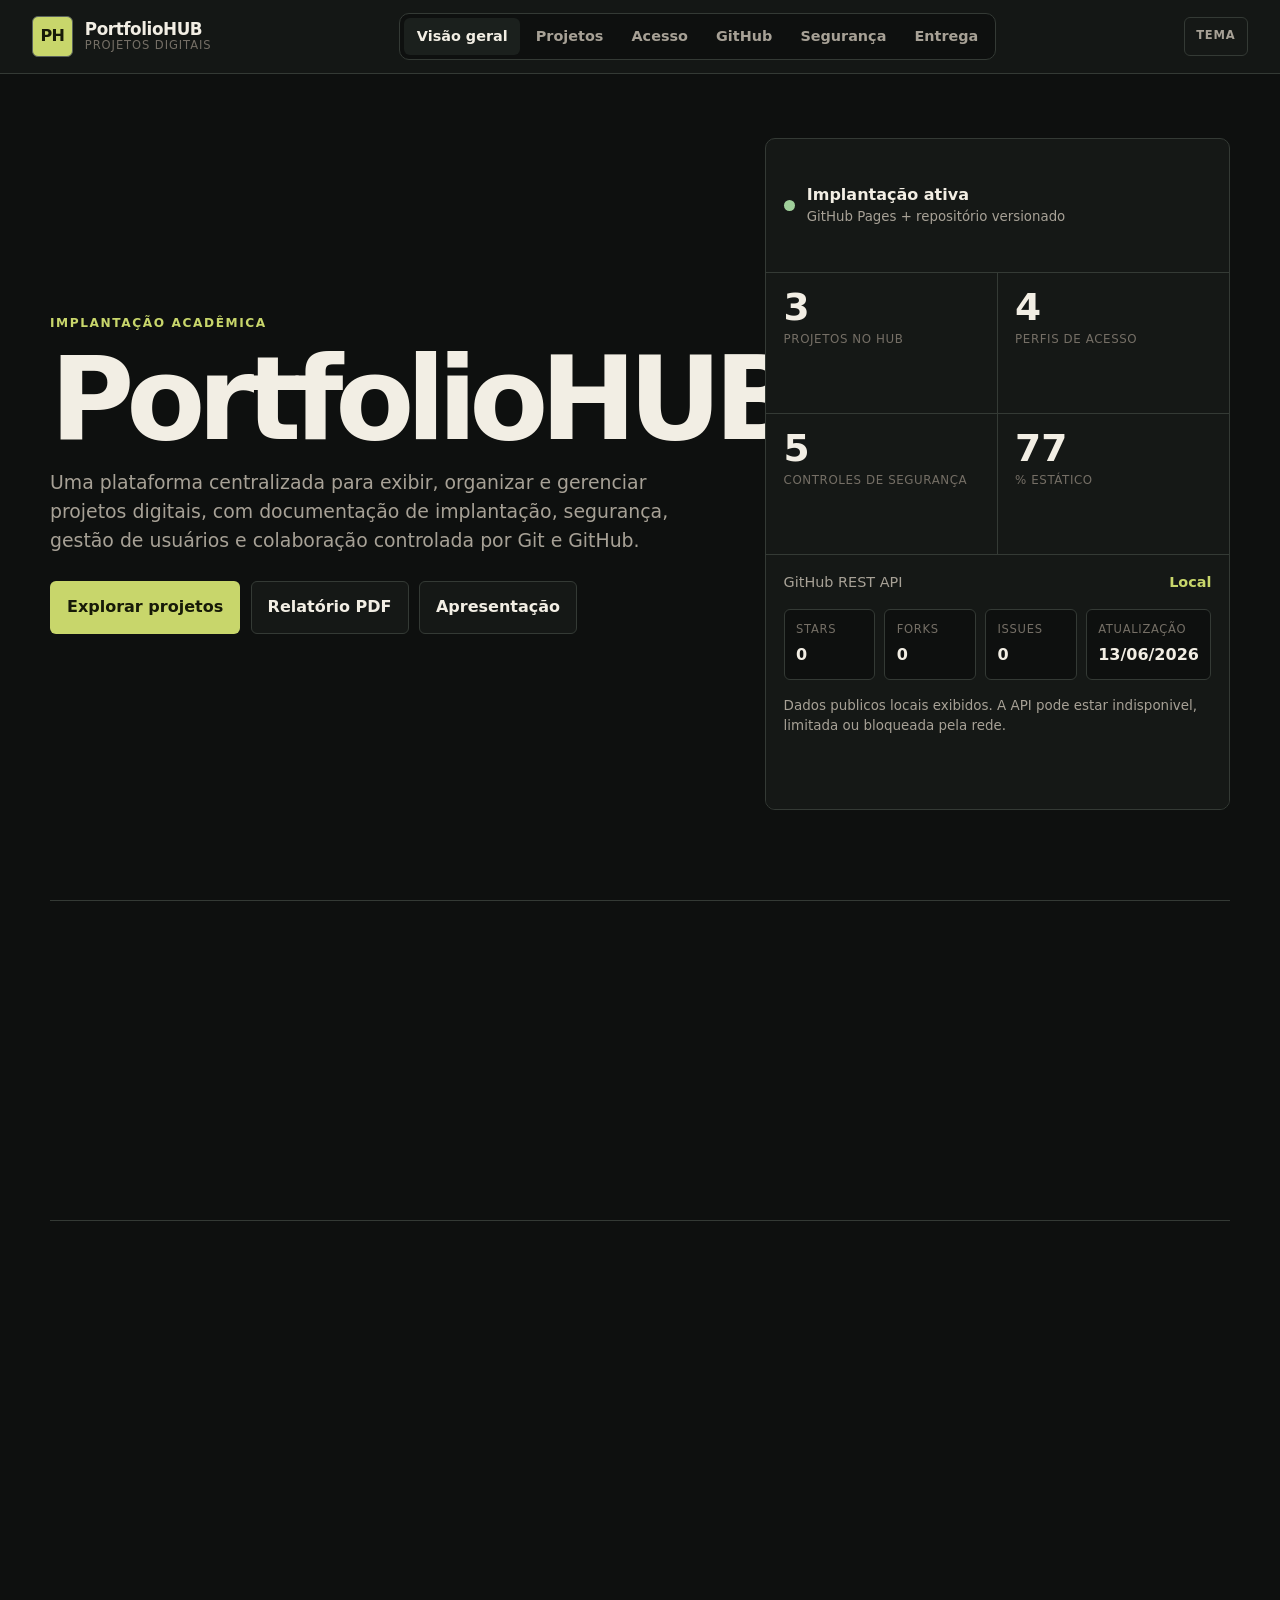
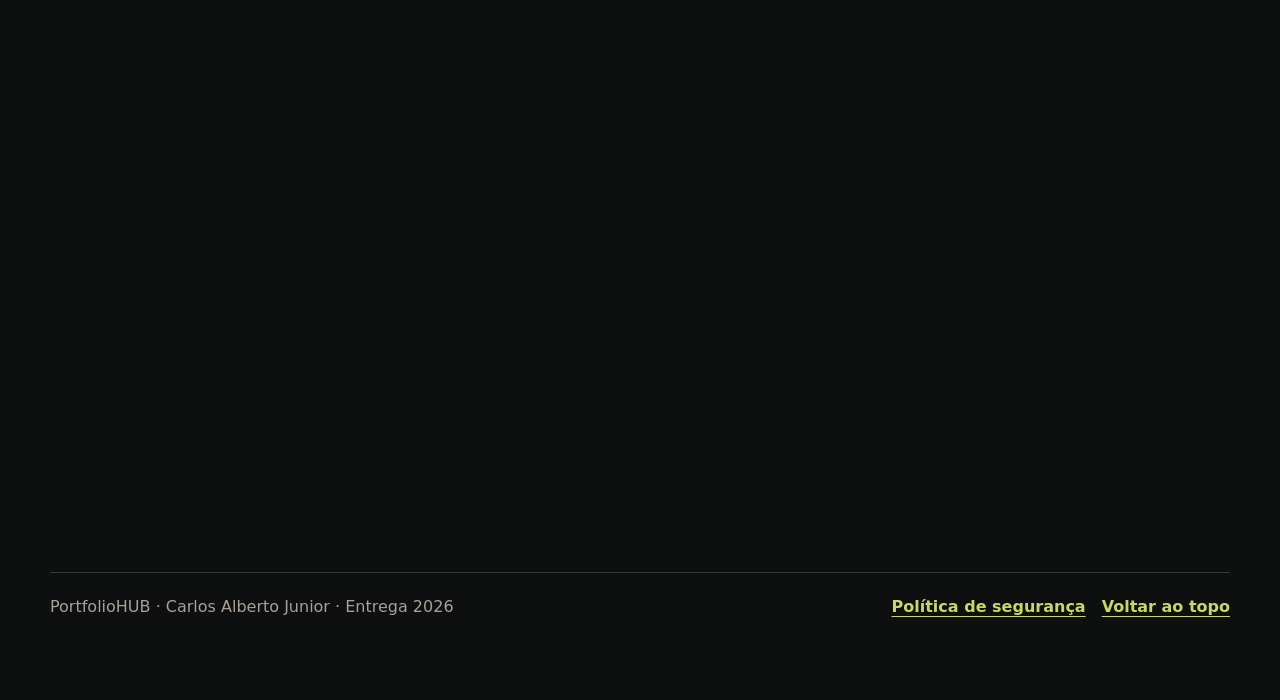
==== commit 1959b08b: "Refactor main.js for improved theme handling, project filtering, and GitHub API integration; enhance" ====
--- a/index.html
+++ b/index.html
@@ -4,9 +4,12 @@
   <meta charset="UTF-8">
   <meta name="viewport" content="width=device-width, initial-scale=1.0">
   <meta http-equiv="Content-Security-Policy" content="default-src 'self'; script-src 'self'; style-src 'self'; img-src 'self' data: https:; connect-src 'self' https://api.github.com; object-src 'none'; base-uri 'self'; form-action 'self'; frame-ancestors 'none'; upgrade-insecure-requests">
-  <meta name="description" content="PortfolioHUB - entrega final com implantação, GitHub, segurança, documentação, testes e apoio do Google Gemini.">
+  <meta name="description" content="PortfolioHUB: plataforma centralizada para exibir e gerenciar projetos digitais, com GitHub, gestão de usuários, segurança e controle de acesso.">
   <meta name="author" content="Carlos Alberto Junior">
-  <title>PortfolioHUB | Entrega Final</title>
+  <meta property="og:title" content="PortfolioHUB">
+  <meta property="og:description" content="Implantação acadêmica do PortfolioHUB com projetos, segurança, GitHub e documentação de acesso.">
+  <meta property="og:type" content="website">
+  <title>PortfolioHUB | Gestão de projetos digitais</title>
   <link rel="stylesheet" href="assets/css/styles.css">
 </head>
 <body>
@@ -16,224 +19,245 @@
   <header class="site-header">
     <a class="brand" href="#inicio" aria-label="PortfolioHUB - início">
       <span class="brand-mark" aria-hidden="true">PH</span>
-      <span>PortfolioHUB</span>
+      <span class="brand-copy">
+        <strong>PortfolioHUB</strong>
+        <small>projetos digitais</small>
+      </span>
     </a>
 
-    <div class="header-actions">
-      <button class="theme-toggle" type="button" aria-label="Alternar tema">Tema claro</button>
-      <button class="nav-toggle" type="button" aria-expanded="false" aria-controls="main-nav">Menu</button>
-    </div>
-
     <nav class="main-nav" id="main-nav" aria-label="Navegação principal">
-      <a href="#inicio">Início</a>
-      <a href="#sobre">Sobre</a>
+      <a href="#inicio">Visão geral</a>
       <a href="#projetos">Projetos</a>
+      <a href="#acesso">Acesso</a>
       <a href="#github">GitHub</a>
       <a href="#seguranca">Segurança</a>
-      <a href="#gemini">Gemini</a>
+      <a href="#entrega">Entrega</a>
     </nav>
+
+    <div class="header-actions">
+      <button class="icon-button theme-toggle" type="button" aria-label="Alternar tema" title="Alternar tema">
+        <span aria-hidden="true">Tema</span>
+      </button>
+      <button class="icon-button nav-toggle" type="button" aria-expanded="false" aria-controls="main-nav" aria-label="Abrir menu" title="Menu">
+        <span aria-hidden="true">Menu</span>
+      </button>
+    </div>
   </header>
 
   <main id="conteudo">
     <section class="hero section" id="inicio">
-      <div class="hero-content reveal">
-        <p class="eyebrow">Entrega final - Implantação PortfolioHUB + IA Gemini</p>
-        <h1>Hub acadêmico para projetos, documentação e versionamento.</h1>
-        <p class="hero-text">O PortfolioHUB centraliza projetos acadêmicos e pessoais, documenta o processo de implantação, utiliza GitHub para controle de versão e registra o uso do Google Gemini como apoio no planejamento, segurança e testes.</p>
+      <div class="hero-copy reveal">
+        <p class="eyebrow">Implantação acadêmica</p>
+        <h1>PortfolioHUB</h1>
+        <p class="hero-text">Uma plataforma centralizada para exibir, organizar e gerenciar projetos digitais, com documentação de implantação, segurança, gestão de usuários e colaboração controlada por Git e GitHub.</p>
         <div class="actions" aria-label="Ações principais">
-          <a class="btn btn-primary" href="https://github.com/junior089/portfoliohub-entrega-intermediaria" target="_blank" rel="noopener noreferrer">Abrir repositório</a>
-          <a class="btn btn-secondary" href="documentos/relatorio-final.pdf">Baixar relatório PDF</a>
-          <a class="btn btn-ghost" href="slides/apresentacao.html">Ver apresentação</a>
-        </div>
-        <div class="hero-meta" aria-label="Resumo da entrega">
-          <span><strong>6</strong> seções exigidas</span>
-          <span><strong>API</strong> GitHub</span>
-          <span><strong>CSP</strong> aplicada</span>
-          <span><strong>PDF</strong> final</span>
-        </div>
-      </div>
-
-      <aside class="hero-panel reveal" aria-label="Status da implantação">
-        <div class="panel-header">
+          <a class="btn btn-primary" href="#projetos">Explorar projetos</a>
+          <a class="btn btn-secondary" href="documentos/relatorio-final.pdf">Relatório PDF</a>
+          <a class="btn btn-ghost" href="slides/apresentacao.html">Apresentação</a>
+        </div>
+      </div>
+
+      <aside class="control-room reveal" aria-label="Painel da implantação">
+        <div class="panel-top">
           <span class="status-dot" aria-hidden="true"></span>
-          <strong>Status da implantação</strong>
-        </div>
-        <ul class="status-list">
-          <li><span></span>Repositório GitHub dedicado ao projeto</li>
-          <li><span></span>GitHub Pages documentado para publicação</li>
-          <li><span></span>Integração com GitHub REST API</li>
-          <li><span></span>Políticas de acesso e segurança documentadas</li>
-          <li><span></span>Relatório, testes e roteiro de vídeo incluídos</li>
-        </ul>
-
-        <div class="github-stats-card" aria-label="Estatísticas do repositório via API do GitHub">
-          <div class="github-stats-header">
-            <span class="github-stats-title">GitHub API</span>
-            <span class="sync-pill" id="github-state">Sincronizando</span>
+          <div>
+            <strong>Implantação ativa</strong>
+            <small>GitHub Pages + repositório versionado</small>
           </div>
-          <div class="github-stats-grid">
-            <div class="github-stat-item"><span class="github-stat-val" id="github-stars">-</span><span class="github-stat-lbl">Stars</span></div>
-            <div class="github-stat-item"><span class="github-stat-val" id="github-forks">-</span><span class="github-stat-lbl">Forks</span></div>
-            <div class="github-stat-item"><span class="github-stat-val" id="github-issues">-</span><span class="github-stat-lbl">Issues</span></div>
-            <div class="github-stat-item"><span class="github-stat-val" id="github-updated">-</span><span class="github-stat-lbl">Atualização</span></div>
+        </div>
+
+        <div class="deployment-grid" aria-label="Resumo da atividade">
+          <article>
+            <span data-count="4">0</span>
+            <small>projetos no hub</small>
+          </article>
+          <article>
+            <span data-count="5">0</span>
+            <small>perfis de acesso</small>
+          </article>
+          <article>
+            <span data-count="6">0</span>
+            <small>controles de segurança</small>
+          </article>
+          <article>
+            <span data-count="100">0</span>
+            <small>% estático</small>
+          </article>
+        </div>
+
+        <div class="github-card" aria-label="Estatísticas do repositório via API do GitHub">
+          <div class="github-card-header">
+            <span>GitHub REST API</span>
+            <strong id="github-state">Sincronizando</strong>
           </div>
-          <span class="github-sync-status" id="github-sync-date">Aguardando resposta da API.</span>
+          <dl class="github-stats">
+            <div><dt>Stars</dt><dd id="github-stars">-</dd></div>
+            <div><dt>Forks</dt><dd id="github-forks">-</dd></div>
+            <div><dt>Issues</dt><dd id="github-issues">-</dd></div>
+            <div><dt>Atualização</dt><dd id="github-updated">-</dd></div>
+          </dl>
+          <p id="github-sync-date">Aguardando resposta da API.</p>
         </div>
       </aside>
     </section>
 
-    <section class="metrics section compact" aria-label="Indicadores da entrega final">
-      <article class="metric reveal"><strong data-count="6">0</strong><span>partes do desafio atendidas</span></article>
-      <article class="metric reveal"><strong data-count="8">0</strong><span>documentos de apoio</span></article>
-      <article class="metric reveal"><strong data-count="4">0</strong><span>projetos destacados</span></article>
-      <article class="metric reveal"><strong data-count="100">0</strong><span>% estático, sem backend sensível</span></article>
-    </section>
-
-    <section class="section two-column" id="sobre">
-      <div class="section-heading reveal">
-        <p class="eyebrow">Sobre</p>
-        <h2>Plataforma centralizada para portfólio digital</h2>
-      </div>
-      <div class="content-stack">
-        <p class="lead-card reveal">O projeto foi organizado como uma entrega acadêmica de implantação. A solução usa HTML, CSS e JavaScript nativos para facilitar publicação no GitHub Pages, reduzir dependências e tornar o processo de auditoria mais simples.</p>
-        <div class="feature-grid">
-          <article class="feature reveal"><span>01</span><h3>Implantação</h3><p>Plano de execução, ambiente GitHub, publicação estática e relatório final em PDF.</p></article>
-          <article class="feature reveal"><span>02</span><h3>Integração</h3><p>Uso da API pública do GitHub para exibir dados do repositório e reforçar a integração da plataforma.</p></article>
-          <article class="feature reveal"><span>03</span><h3>Segurança</h3><p>Políticas documentadas de acesso, proteção de branch, CSP, revisão de segredos e boas práticas de colaboração.</p></article>
-        </div>
+    <section class="section objective-band" aria-label="Objetivo atendido">
+      <div class="objective-card reveal">
+        <span>Objetivo da atividade</span>
+        <p>Realizar a implantação do PortfolioHUB como plataforma centralizada para portfólios digitais, aplicando gestão de usuários, segurança, compartilhamento e controle de acesso com Git e GitHub.</p>
+      </div>
+      <div class="objective-checks reveal" aria-label="Critérios atendidos">
+        <span>Projetos centralizados</span>
+        <span>GitHub configurado</span>
+        <span>IAM documentado</span>
+        <span>CSP aplicada</span>
       </div>
     </section>
 
     <section class="section" id="projetos">
       <div class="section-heading reveal">
-        <p class="eyebrow">Projetos</p>
-        <h2>Projetos acadêmicos e pessoais documentados</h2>
-        <p>Os cards abaixo representam os projetos inseridos no PortfolioHUB e conectados ao fluxo de portfólio no GitHub.</p>
-      </div>
-
-      <div class="filter-bar reveal" aria-label="Filtrar projetos">
-        <button class="filter-btn active" type="button" data-filter="todos">Todos</button>
-        <button class="filter-btn" type="button" data-filter="academico">Acadêmicos</button>
-        <button class="filter-btn" type="button" data-filter="pessoal">Pessoais</button>
-      </div>
-
-      <div class="project-grid">
-        <article class="project-card reveal" data-project-type="academico">
-          <div class="card-topline"><span class="tag">Acadêmico</span><span class="card-code">Entrega final</span></div>
+        <p class="eyebrow">Portfólio</p>
+        <h2>Projetos exibidos e gerenciáveis no hub</h2>
+        <p>Use busca e filtros para navegar pelos projetos cadastrados. A organização por categoria simula o fluxo de curadoria do portfólio e facilita avaliação, manutenção e compartilhamento.</p>
+      </div>
+
+      <div class="project-toolbar reveal" aria-label="Ferramentas dos projetos">
+        <label class="search-field">
+          <span>Buscar projeto</span>
+          <input id="project-search" type="search" placeholder="Digite nome, tecnologia ou tema" autocomplete="off">
+        </label>
+        <div class="filter-bar" aria-label="Filtrar projetos">
+          <button class="filter-btn active" type="button" data-filter="todos">Todos</button>
+          <button class="filter-btn" type="button" data-filter="academico">Acadêmicos</button>
+          <button class="filter-btn" type="button" data-filter="pessoal">Pessoais</button>
+        </div>
+      </div>
+
+      <div class="project-grid" id="project-grid">
+        <article class="project-card reveal featured" data-project-type="academico" data-search="portfoliohub academico html css javascript github pages seguranca portfolio">
+          <div class="card-topline"><span>Acadêmico</span><strong>Entrega final</strong></div>
           <h3>PortfolioHUB</h3>
-          <p>Projeto principal da atividade, com documentação de implantação, integração com GitHub, segurança e relatório de testes.</p>
+          <p>Projeto principal da implantação, reunindo site, documentação, relatório, slides, GitHub API e evidências de segurança.</p>
           <ul class="tech-list"><li>HTML</li><li>CSS</li><li>JavaScript</li><li>GitHub Pages</li></ul>
           <a class="inline-link" href="projetos/academicos/portfoliohub/README.md">Ler documentação</a>
         </article>
 
-        <article class="project-card reveal" data-project-type="pessoal">
-          <div class="card-topline"><span class="tag">Pessoal</span><span class="card-code">Saúde</span></div>
+        <article class="project-card reveal" data-project-type="pessoal" data-search="asclepio saude flutter firebase mobile sintomas rotina localizacao">
+          <div class="card-topline"><span>Pessoal</span><strong>Saúde</strong></div>
           <h3>Asclépio</h3>
-          <p>Aplicativo de saúde com foco em rotina, sintomas, localização e acompanhamento de indicadores pessoais.</p>
+          <p>Aplicativo de saúde para rotina, sintomas, localização e acompanhamento de indicadores pessoais.</p>
           <ul class="tech-list"><li>Flutter</li><li>Firebase</li><li>Mobile</li></ul>
           <a class="inline-link" href="projetos/pessoais/asclepio/README.md">Ler README</a>
         </article>
 
-        <article class="project-card reveal" data-project-type="pessoal">
-          <div class="card-topline"><span class="tag">Pessoal</span><span class="card-code">Streaming</span></div>
+        <article class="project-card reveal" data-project-type="pessoal" data-search="amet streaming web ux tempo real video salas sincronizadas">
+          <div class="card-topline"><span>Pessoal</span><strong>Streaming</strong></div>
           <h3>AMET</h3>
           <p>Conceito de plataforma para assistir vídeos em salas sincronizadas, com foco em experiência compartilhada.</p>
           <ul class="tech-list"><li>Web</li><li>UX</li><li>Tempo real</li></ul>
           <a class="inline-link" href="projetos/pessoais/amet/README.md">Ler README</a>
         </article>
 
-        <article class="project-card reveal" data-project-type="pessoal">
-          <div class="card-topline"><span class="tag">Pessoal</span><span class="card-code">Android</span></div>
+        <article class="project-card reveal" data-project-type="pessoal" data-search="plantao android kotlin java escalas agenda operacional">
+          <div class="card-topline"><span>Pessoal</span><strong>Android</strong></div>
           <h3>Plantão</h3>
           <p>Aplicativo para consulta e organização de escalas, com foco em clareza de agenda e controle operacional.</p>
           <ul class="tech-list"><li>Android</li><li>Kotlin/Java</li><li>Mobile</li></ul>
           <a class="inline-link" href="projetos/pessoais/plantao/README.md">Ler README</a>
         </article>
       </div>
+
+      <p class="empty-state" id="empty-projects" hidden>Nenhum projeto encontrado com os filtros atuais.</p>
+    </section>
+
+    <section class="section two-column" id="acesso">
+      <div class="section-heading reveal">
+        <p class="eyebrow">Gestão de usuários</p>
+        <h2>Matriz de acesso para colaboração segura</h2>
+        <p>Os papéis abaixo orientam como usuários interagem com o repositório, a documentação e a publicação do PortfolioHUB.</p>
+      </div>
+      <div class="access-table reveal" role="table" aria-label="Matriz IAM">
+        <div role="row" class="access-row header"><span>Papel</span><span>Permissão</span><span>Uso</span></div>
+        <div role="row" class="access-row"><span>Owner</span><span>Admin</span><span>Gerencia Pages, permissões e branch principal.</span></div>
+        <div role="row" class="access-row"><span>Maintainer</span><span>Write</span><span>Revisa Pull Requests e mantém documentação.</span></div>
+        <div role="row" class="access-row"><span>Collaborator</span><span>Branch/PR</span><span>Contribui sem alterar diretamente a main.</span></div>
+        <div role="row" class="access-row"><span>Avaliador</span><span>Read</span><span>Consulta site, relatório e evidências.</span></div>
+      </div>
     </section>
 
     <section class="section" id="github">
       <div class="section-heading reveal">
-        <p class="eyebrow">GitHub</p>
-        <h2>Configuração inicial e integração com o repositório</h2>
-      </div>
-      <div class="split-cards">
-        <article class="info-card reveal">
-          <h3>Ambiente dedicado</h3>
-          <p>O repositório <code>junior089/portfoliohub-entrega-intermediaria</code> foi utilizado como ambiente central da entrega. A estrutura separa página, assets, documentação, relatório, slides e projetos.</p>
-          <pre><code>gh repo clone junior089/portfoliohub-entrega-intermediaria
-cd portfoliohub-entrega-intermediaria
-git checkout -b entrega-final</code></pre>
-        </article>
-        <article class="info-card reveal">
-          <h3>Integração no PortfolioHUB</h3>
-          <p>A seção inicial consome a GitHub REST API para buscar metadados do repositório, com fallback local para não quebrar a interface em caso de limite de requisições ou acesso offline.</p>
-          <pre><code>GET https://api.github.com/repos/junior089/portfoliohub-entrega-intermediaria</code></pre>
-        </article>
-      </div>
-    </section>
-
-    <section class="section" id="seguranca">
-      <div class="section-heading reveal">
-        <p class="eyebrow">Segurança e IAM</p>
-        <h2>Políticas de segurança e controle de acesso</h2>
-        <p>As regras abaixo estão documentadas para aplicação no GitHub. O objetivo é reduzir risco de alteração indevida, vazamento de credenciais e execução de scripts não autorizados.</p>
-      </div>
-
-      <div class="security-grid reveal">
-        <article class="security-card">
-          <div class="security-badge">Acesso</div>
-          <h3>Matriz IAM</h3>
-          <ul class="security-bullet-list">
-            <li><strong>Owner:</strong> administra repositório, Pages e permissões.</li>
-            <li><strong>Collaborator:</strong> altera código por branch e Pull Request.</li>
-            <li><strong>Reader/Avaliador:</strong> acessa documentação e evidências.</li>
-          </ul>
-        </article>
-        <article class="security-card">
-          <div class="security-badge">Git</div>
-          <h3>Proteção de branch</h3>
-          <ul class="security-bullet-list">
-            <li>Evitar push direto na <code>main</code>.</li>
-            <li>Usar Pull Request para revisão.</li>
-            <li>Bloquear force push e exclusão de branch protegida.</li>
-          </ul>
-        </article>
-        <article class="security-card">
-          <div class="security-badge">Web</div>
-          <h3>CSP e segredos</h3>
-          <ul class="security-bullet-list">
-            <li>Content Security Policy sem <code>unsafe-inline</code>.</li>
-            <li>Nenhum token, senha ou chave no código-fonte.</li>
-            <li>Uso de checklist para Dependabot e Secret Scanning.</li>
-          </ul>
-        </article>
-      </div>
-    </section>
-
-    <section class="section" id="gemini">
-      <div class="section-heading reveal">
-        <p class="eyebrow">Google Gemini</p>
-        <h2>Apoio de IA no Planejamento e Segurança</h2>
-        <p>O Google Gemini foi utilizado de forma ativa como consultor para planejar as etapas da implantação, formular as diretrizes de segurança no GitHub e orientar a estruturação do roteiro da entrega final.</p>
-      </div>
-
-      <div class="split-cards reveal">
-        <article class="info-card">
-          <h3>Planejamento da Implantação</h3>
-          <p>Uso de prompts voltados à engenharia de software para definir o cronograma de entrega, a divisão de branches e o fluxo de deploy no GitHub Pages.</p>
-        </article>
-        <article class="info-card">
-          <h3>Políticas de Segurança</h3>
-          <p>Consultoria da IA para o estabelecimento de regras de Branch Protection no repositório GitHub e diretrizes de controle de acesso (IAM).</p>
-        </article>
+        <p class="eyebrow">Git e GitHub</p>
+        <h2>Compartilhamento e controle de acesso configurados</h2>
+      </div>
+      <div class="workflow-grid">
+        <article class="workflow-card reveal">
+          <span>01</span>
+          <h3>Repositório dedicado</h3>
+          <p>Estrutura separada por site, assets, documentação, projetos, relatório e apresentação.</p>
+        </article>
+        <article class="workflow-card reveal">
+          <span>02</span>
+          <h3>Fluxo por branch</h3>
+          <p>Alterações relevantes devem nascer em branch própria, passar por commits e chegar por Pull Request.</p>
+        </article>
+        <article class="workflow-card reveal">
+          <span>03</span>
+          <h3>Revisão antes do merge</h3>
+          <p>O template de PR reforça testes, links, documentação e ausência de segredos no código.</p>
+        </article>
+        <article class="workflow-card reveal">
+          <span>04</span>
+          <h3>Publicação estática</h3>
+          <p>GitHub Pages permite compartilhar o PortfolioHUB sem expor backend, banco de dados ou credenciais.</p>
+        </article>
+      </div>
+    </section>
+
+    <section class="section two-column security-section" id="seguranca">
+      <div class="section-heading reveal">
+        <p class="eyebrow">Segurança</p>
+        <h2>Controles aplicados e recomendados</h2>
+        <p>A entrega combina proteção no front-end, documentação de IAM e práticas de repositório para reduzir risco de alteração indevida ou vazamento de informações.</p>
+      </div>
+      <div class="security-list reveal">
+        <article><span></span><div><h3>Content Security Policy</h3><p>Scripts e estilos limitados à própria origem, conexão externa restrita à API pública do GitHub.</p></div></article>
+        <article><span></span><div><h3>Sem credenciais no código</h3><p>O projeto não usa tokens, senhas, chaves de API ou dados sensíveis no front-end.</p></div></article>
+        <article><span></span><div><h3>Proteção de branch</h3><p>Recomendação para bloquear force push, exclusão da main e exigir Pull Request.</p></div></article>
+        <article><span></span><div><h3>Fallback da API</h3><p>A interface continua funcionando quando o limite público da GitHub API é atingido.</p></div></article>
+      </div>
+    </section>
+
+    <section class="section" id="entrega">
+      <div class="section-heading reveal">
+        <p class="eyebrow">Validação</p>
+        <h2>Checklist da entrega</h2>
+        <p>Esta área resume os itens necessários para demonstrar que a atividade foi implantada e documentada.</p>
+      </div>
+      <div class="delivery-grid reveal">
+        <label><input type="checkbox" checked> Plataforma PortfolioHUB disponível em HTML, CSS e JS</label>
+        <label><input type="checkbox" checked> Projetos acadêmicos e pessoais centralizados</label>
+        <label><input type="checkbox" checked> GitHub API integrada com fallback local</label>
+        <label><input type="checkbox" checked> Gestão de usuários e matriz IAM documentadas</label>
+        <label><input type="checkbox" checked> Segurança, CSP e controle de branch registrados</label>
+        <label><input type="checkbox" checked> Relatório, slides, testes e roteiro incluídos</label>
+      </div>
+      <div class="document-links reveal" aria-label="Documentos da entrega">
+        <a href="docs/planejamento.md">Planejamento</a>
+        <a href="docs/controle-acesso.md">Controle de acesso</a>
+        <a href="docs/seguranca.md">Segurança</a>
+        <a href="docs/testes.md">Testes</a>
+        <a href="documentos/relatorio-final.html">Relatório HTML</a>
       </div>
     </section>
   </main>
 
   <footer class="site-footer">
-    <p>PortfolioHUB - Carlos Alberto Junior - Entrega Final 2026</p>
-    <a href="#inicio">Voltar ao topo</a>
+    <p>PortfolioHUB · Carlos Alberto Junior · Entrega 2026</p>
+    <div>
+      <a href="SECURITY.md">Política de segurança</a>
+      <a href="#inicio">Voltar ao topo</a>
+    </div>
   </footer>
 
   <script src="assets/js/main.js"></script>
--- a/assets/css/styles.css
+++ b/assets/css/styles.css
@@ -1,181 +1,785 @@
 :root {
-  --bg: #070a12;
-  --surface: #0e1422;
-  --surface-2: #121a2b;
-  --text: #eef2ff;
-  --muted: #a9b4c7;
-  --line: rgba(255,255,255,.12);
-  --line-strong: rgba(255,255,255,.22);
-  --accent: #60a5fa;
-  --accent-2: #22c55e;
-  --accent-3: #a78bfa;
-  --danger: #fb7185;
-  --shadow: 0 24px 80px rgba(0,0,0,.35);
-  --radius: 22px;
-  --radius-sm: 14px;
+  color-scheme: dark;
+  --bg: #0e100f;
+  --paper: #151816;
+  --paper-2: #1b201d;
+  --paper-3: #222821;
+  --ink: #f2eee4;
+  --muted: #a7a196;
+  --quiet: #756f66;
+  --line: #343a35;
+  --line-strong: #5a625b;
+  --accent: #c8d66b;
+  --accent-ink: #171a08;
+  --success: #9fcf9a;
   --max: 1180px;
+  --radius: 10px;
+  --radius-sm: 6px;
+}
+
+body.light-theme {
+  color-scheme: light;
+  --bg: #f4f0e7;
+  --paper: #fffdf7;
+  --paper-2: #ebe4d6;
+  --paper-3: #ded4c2;
+  --ink: #171713;
+  --muted: #625d55;
+  --quiet: #82786a;
+  --line: #d4cabb;
+  --line-strong: #9f9485;
+  --accent: #849329;
+  --accent-ink: #fbf8ef;
+  --success: #617d50;
 }
 
 * { box-sizing: border-box; }
+
 html { scroll-behavior: smooth; }
+
 body {
   margin: 0;
-  color: var(--text);
-  background:
-    radial-gradient(circle at 20% 10%, rgba(96,165,250,.18), transparent 32rem),
-    radial-gradient(circle at 88% 18%, rgba(167,139,250,.15), transparent 26rem),
-    linear-gradient(180deg, #05070d 0%, var(--bg) 36%, #0b1020 100%);
-  font-family: Inter, ui-sans-serif, system-ui, -apple-system, BlinkMacSystemFont, "Segoe UI", sans-serif;
-  line-height: 1.6;
   min-height: 100vh;
-}
-body.light-theme {
-  --bg: #f5f7fb;
-  --surface: #ffffff;
-  --surface-2: #eef3fb;
-  --text: #101828;
-  --muted: #526071;
-  --line: rgba(16,24,40,.12);
-  --line-strong: rgba(16,24,40,.22);
-  --shadow: 0 22px 60px rgba(16,24,40,.12);
-  background:
-    radial-gradient(circle at 20% 10%, rgba(96,165,250,.2), transparent 30rem),
-    radial-gradient(circle at 85% 18%, rgba(167,139,250,.18), transparent 25rem),
-    linear-gradient(180deg, #f7faff 0%, var(--bg) 45%, #eef2f7 100%);
+  color: var(--ink);
+  background: var(--bg);
+  font-family: "Segoe UI", Aptos, system-ui, -apple-system, BlinkMacSystemFont, sans-serif;
+  line-height: 1.55;
+  text-rendering: optimizeLegibility;
 }
 
 a { color: inherit; text-decoration: none; }
-button, input { font: inherit; }
-code, pre { font-family: ui-monospace, SFMono-Regular, Menlo, Consolas, monospace; }
-code { padding: .15rem .35rem; border: 1px solid var(--line); border-radius: .45rem; background: rgba(127,127,127,.08); }
-pre { white-space: pre-wrap; overflow-wrap: anywhere; padding: 1rem; border: 1px solid var(--line); border-radius: var(--radius-sm); background: rgba(0,0,0,.16); color: var(--text); }
-
-.skip-link { position: absolute; left: -999px; top: 1rem; z-index: 99; padding: .75rem 1rem; background: var(--accent); color: #06101f; border-radius: .7rem; font-weight: 800; }
+button, input { font: inherit; color: inherit; }
+button { cursor: pointer; }
+code, pre { font-family: "Cascadia Mono", "SFMono-Regular", Consolas, monospace; }
+
+.skip-link {
+  position: absolute;
+  left: -999px;
+  top: 1rem;
+  z-index: 100;
+  padding: .7rem .9rem;
+  border: 1px solid var(--line-strong);
+  border-radius: var(--radius-sm);
+  background: var(--accent);
+  color: var(--accent-ink);
+  font-weight: 800;
+}
 .skip-link:focus { left: 1rem; }
-.scroll-progress { position: fixed; inset: 0 0 auto; height: 3px; transform-origin: left; transform: scaleX(0); background: linear-gradient(90deg, var(--accent), var(--accent-3), var(--accent-2)); z-index: 100; }
+
+.scroll-progress {
+  position: fixed;
+  inset: 0 0 auto;
+  height: 3px;
+  transform: scaleX(0);
+  transform-origin: left;
+  background: var(--accent);
+  z-index: 90;
+}
 
 .site-header {
   position: sticky;
   top: 0;
-  z-index: 50;
-  display: flex;
+  z-index: 80;
+  display: grid;
+  grid-template-columns: auto 1fr auto;
   align-items: center;
   gap: 1rem;
+  min-height: 4.6rem;
+  padding: 0 clamp(1rem, 3vw, 2rem);
+  border-bottom: 1px solid var(--line);
+  background: color-mix(in srgb, var(--paper) 92%, transparent);
+  backdrop-filter: blur(14px);
+}
+
+.brand {
+  display: inline-flex;
+  align-items: center;
+  gap: .75rem;
+  min-width: 0;
+}
+
+.brand-mark {
+  display: grid;
+  place-items: center;
+  width: 2.55rem;
+  height: 2.55rem;
+  border: 1px solid var(--line-strong);
+  border-radius: var(--radius-sm);
+  background: var(--accent);
+  color: var(--accent-ink);
+  font-weight: 900;
+  letter-spacing: -.04em;
+}
+
+.brand-copy {
+  display: grid;
+  line-height: 1.05;
+}
+.brand-copy strong {
+  font-size: 1.05rem;
+  font-weight: 850;
+  letter-spacing: -.025em;
+}
+.brand-copy small {
+  color: var(--quiet);
+  font-size: .72rem;
+  text-transform: uppercase;
+  letter-spacing: .08em;
+}
+
+.main-nav {
+  justify-self: center;
+  display: flex;
+  align-items: center;
+  gap: .2rem;
+  padding: .25rem;
+  border: 1px solid var(--line);
+  border-radius: var(--radius);
+  background: var(--bg);
+}
+
+.main-nav a {
+  display: inline-flex;
+  align-items: center;
+  min-height: 2.35rem;
+  padding: .45rem .78rem;
+  border-radius: var(--radius-sm);
+  color: var(--muted);
+  font-size: .9rem;
+  font-weight: 650;
+}
+.main-nav a:hover,
+.main-nav a.active {
+  color: var(--ink);
+  background: var(--paper-2);
+}
+
+.header-actions {
+  display: flex;
+  gap: .5rem;
+  justify-content: flex-end;
+}
+.icon-button {
+  display: inline-flex;
+  align-items: center;
+  justify-content: center;
+  min-width: 3.15rem;
+  min-height: 2.45rem;
+  padding: 0 .72rem;
+  border: 1px solid var(--line);
+  border-radius: var(--radius-sm);
+  background: var(--paper);
+  color: var(--muted);
+  font-size: .72rem;
+  font-weight: 800;
+  text-transform: uppercase;
+  letter-spacing: .07em;
+}
+.icon-button:hover,
+.btn:hover,
+.filter-btn:hover,
+.document-links a:hover {
+  border-color: var(--line-strong);
+  background: var(--paper-2);
+  color: var(--ink);
+}
+.icon-button:active,
+.btn:active,
+.filter-btn:active { transform: translateY(1px); }
+.nav-toggle { display: none; }
+
+:focus-visible {
+  outline: 2px solid var(--accent);
+  outline-offset: 3px;
+}
+
+.section {
+  width: min(var(--max), calc(100% - 2rem));
+  margin-inline: auto;
+  padding-block: clamp(3.6rem, 7vw, 6.6rem);
+  scroll-margin-top: 5.4rem;
+}
+
+.hero {
+  display: grid;
+  grid-template-columns: minmax(0, 1.05fr) minmax(340px, .75fr);
+  gap: clamp(2rem, 5vw, 4rem);
+  align-items: center;
+  min-height: calc(100dvh - 74px);
+  padding-top: clamp(2.3rem, 5vw, 4rem);
+}
+
+.hero-copy { max-width: 760px; }
+
+.eyebrow {
+  width: fit-content;
+  margin: 0 0 1.1rem;
+  color: var(--accent);
+  font-size: .76rem;
+  font-weight: 850;
+  letter-spacing: .13em;
+  text-transform: uppercase;
+}
+
+h1, h2, h3, p { margin-top: 0; }
+h1 {
+  max-width: 9.5ch;
+  margin-bottom: 1.15rem;
+  font-size: clamp(4rem, 9vw, 7.7rem);
+  line-height: .86;
+  letter-spacing: -.07em;
+  text-wrap: balance;
+}
+h2 {
+  max-width: 13ch;
+  margin-bottom: 1rem;
+  font-size: clamp(2.2rem, 5.4vw, 4.5rem);
+  line-height: .96;
+  letter-spacing: -.055em;
+  text-wrap: balance;
+}
+h3 {
+  margin-bottom: .55rem;
+  font-size: 1.05rem;
+  line-height: 1.22;
+}
+
+.hero-text {
+  max-width: 62ch;
+  color: var(--muted);
+  font-size: clamp(1.04rem, 1.5vw, 1.18rem);
+}
+
+.actions {
+  display: flex;
+  flex-wrap: wrap;
+  gap: .65rem;
+  margin-top: 1.6rem;
+}
+
+.btn {
+  display: inline-flex;
+  align-items: center;
+  justify-content: center;
+  min-height: 3rem;
+  padding: .82rem 1rem;
+  border: 1px solid var(--line);
+  border-radius: var(--radius-sm);
+  background: var(--paper);
+  color: var(--ink);
+  font-weight: 750;
+}
+.btn-primary {
+  border-color: transparent;
+  background: var(--accent);
+  color: var(--accent-ink);
+}
+.btn-primary:hover {
+  background: color-mix(in srgb, var(--accent) 84%, var(--ink));
+  color: var(--accent-ink);
+}
+
+.control-room {
+  display: grid;
+  align-self: stretch;
+  overflow: hidden;
+  border: 1px solid var(--line);
+  border-radius: var(--radius);
+  background: var(--paper);
+}
+
+.panel-top {
+  display: flex;
+  align-items: center;
+  gap: .75rem;
+  padding: 1.05rem 1.1rem;
+  border-bottom: 1px solid var(--line);
+}
+.panel-top strong,
+.panel-top small { display: block; }
+.panel-top small { color: var(--muted); }
+.status-dot {
+  flex: 0 0 .7rem;
+  width: .7rem;
+  height: .7rem;
+  border-radius: 50%;
+  background: var(--success);
+}
+
+.deployment-grid {
+  display: grid;
+  grid-template-columns: repeat(2, minmax(0, 1fr));
+  border-bottom: 1px solid var(--line);
+}
+.deployment-grid article {
+  min-height: 7.1rem;
+  padding: 1rem 1.1rem;
+  border-right: 1px solid var(--line);
+  border-bottom: 1px solid var(--line);
+  background: var(--paper);
+}
+.deployment-grid article:nth-child(2n) { border-right: 0; }
+.deployment-grid article:nth-last-child(-n + 2) { border-bottom: 0; }
+.deployment-grid span {
+  display: block;
+  font-variant-numeric: tabular-nums;
+  font-size: 2.35rem;
+  font-weight: 850;
+  line-height: 1;
+}
+.deployment-grid small {
+  color: var(--quiet);
+  font-size: .74rem;
+  text-transform: uppercase;
+  letter-spacing: .05em;
+}
+
+.github-card {
+  padding: 1rem 1.1rem 1.1rem;
+  background: var(--paper);
+}
+.github-card-header {
+  display: flex;
   justify-content: space-between;
-  padding: .8rem clamp(1rem, 3vw, 2rem);
-  background: rgba(5,7,13,.76);
+  gap: 1rem;
+  color: var(--muted);
+  font-size: .9rem;
+}
+.github-card-header strong {
+  color: var(--success);
+  font-weight: 800;
+}
+.github-card-header strong[data-status="local"] { color: var(--accent); }
+.github-stats {
+  display: grid;
+  grid-template-columns: repeat(4, 1fr);
+  gap: .55rem;
+  margin: .95rem 0;
+}
+.github-stats div {
+  padding: .72rem;
+  border: 1px solid var(--line);
+  border-radius: var(--radius-sm);
+  background: var(--bg);
+}
+.github-stats dt {
+  color: var(--quiet);
+  font-size: .72rem;
+  text-transform: uppercase;
+  letter-spacing: .06em;
+}
+.github-stats dd {
+  margin: .24rem 0 0;
+  font-weight: 850;
+  font-variant-numeric: tabular-nums;
+}
+.github-card p {
+  margin: 0;
+  color: var(--muted);
+  font-size: .84rem;
+}
+
+.objective-band {
+  display: grid;
+  grid-template-columns: 1.12fr .88fr;
+  gap: 2rem;
+  padding-block: 2.2rem clamp(3.8rem, 7vw, 5.8rem);
+  border-top: 1px solid var(--line);
   border-bottom: 1px solid var(--line);
-  backdrop-filter: blur(18px);
-}
-body.light-theme .site-header { background: rgba(255,255,255,.78); }
-.brand { display: inline-flex; align-items: center; gap: .75rem; font-weight: 850; letter-spacing: -.02em; }
-.brand-mark { display: grid; place-items: center; width: 2.3rem; height: 2.3rem; border-radius: .85rem; background: linear-gradient(135deg, var(--accent), var(--accent-3)); color: white; box-shadow: 0 10px 30px rgba(96,165,250,.25); }
-.header-actions { display: flex; gap: .6rem; align-items: center; }
-.theme-toggle, .nav-toggle, .filter-btn {
-  border: 1px solid var(--line);
-  background: rgba(255,255,255,.06);
-  color: var(--text);
+}
+.objective-card { padding: 0; }
+.objective-card span {
+  display: block;
+  margin-bottom: .55rem;
+  color: var(--accent);
+  font-size: .78rem;
+  font-weight: 850;
+  letter-spacing: .08em;
+  text-transform: uppercase;
+}
+.objective-card p {
+  margin: 0;
+  max-width: 78ch;
+  font-size: clamp(1.12rem, 2vw, 1.55rem);
+  line-height: 1.34;
+}
+.objective-checks {
+  display: grid;
+  grid-template-columns: repeat(2, 1fr);
+  gap: .65rem;
+}
+.objective-checks span {
+  display: flex;
+  align-items: center;
+  min-height: 4.15rem;
+  padding: .85rem;
+  border: 1px solid var(--line);
+  border-radius: var(--radius-sm);
+  background: var(--paper);
+  color: var(--muted);
+  font-weight: 700;
+}
+
+.section-heading {
+  max-width: 800px;
+  margin-bottom: 1.45rem;
+}
+.section-heading p {
+  max-width: 68ch;
+  color: var(--muted);
+}
+
+.project-toolbar {
+  display: grid;
+  grid-template-columns: minmax(260px, 1fr) auto;
+  align-items: end;
+  gap: 1rem;
+  margin-bottom: 1rem;
+}
+.search-field {
+  display: grid;
+  gap: .4rem;
+  color: var(--muted);
+  font-weight: 700;
+}
+.search-field span {
+  font-size: .76rem;
+  text-transform: uppercase;
+  letter-spacing: .08em;
+}
+.search-field input {
+  width: 100%;
+  min-height: 3.05rem;
+  padding: .75rem .85rem;
+  border: 1px solid var(--line);
+  border-radius: var(--radius-sm);
+  background: var(--paper);
+  color: var(--ink);
+}
+.search-field input::placeholder { color: var(--quiet); }
+
+.filter-bar {
+  display: flex;
+  flex-wrap: wrap;
+  gap: .4rem;
+}
+.filter-btn {
+  min-height: 3.05rem;
+  padding: .72rem .9rem;
+  border: 1px solid var(--line);
+  border-radius: var(--radius-sm);
+  background: var(--paper);
+  color: var(--muted);
+  font-weight: 750;
+}
+.filter-btn.active {
+  border-color: transparent;
+  background: var(--accent);
+  color: var(--accent-ink);
+}
+
+.project-grid {
+  display: grid;
+  grid-template-columns: repeat(4, minmax(0, 1fr));
+  gap: .8rem;
+}
+.project-card {
+  display: flex;
+  flex-direction: column;
+  min-height: 23rem;
+  padding: 1rem;
+  border: 1px solid var(--line);
+  border-radius: var(--radius);
+  background: var(--paper);
+  transition: border-color .18s ease, background .18s ease, transform .18s ease;
+}
+.project-card:hover {
+  transform: translateY(-2px);
+  border-color: var(--line-strong);
+  background: var(--paper-2);
+}
+.project-card.featured {
+  grid-column: span 2;
+  background: var(--paper-2);
+}
+.card-topline {
+  display: flex;
+  justify-content: space-between;
+  gap: 1rem;
+  margin-bottom: 2.1rem;
+  color: var(--quiet);
+  font-size: .72rem;
+  font-weight: 850;
+  letter-spacing: .08em;
+  text-transform: uppercase;
+}
+.project-card p { color: var(--muted); }
+.tech-list {
+  display: flex;
+  flex-wrap: wrap;
+  gap: .35rem;
+  margin: auto 0 1.1rem;
+  padding: 0;
+  list-style: none;
+}
+.tech-list li {
+  padding: .22rem .44rem;
+  border: 1px solid var(--line);
   border-radius: 999px;
-  padding: .7rem 1rem;
-  cursor: pointer;
-  transition: transform .2s ease, border-color .2s ease, background .2s ease;
-}
-.theme-toggle:hover, .nav-toggle:hover, .filter-btn:hover { transform: translateY(-1px); border-color: var(--line-strong); background: rgba(255,255,255,.1); }
-.main-nav { display: flex; align-items: center; gap: .2rem; }
-.main-nav a { padding: .65rem .8rem; border-radius: 999px; color: var(--muted); font-size: .95rem; }
-.main-nav a:hover, .main-nav a.active { color: var(--text); background: rgba(255,255,255,.07); }
-.nav-toggle { display: none; }
-
-.section { width: min(var(--max), calc(100% - 2rem)); margin-inline: auto; padding-block: clamp(3.2rem, 7vw, 6rem); scroll-margin-top: 5rem; }
-.section.compact { padding-block: 1.2rem; }
-.hero { display: grid; grid-template-columns: minmax(0, 1.15fr) minmax(320px, .85fr); gap: clamp(1.5rem, 4vw, 3rem); align-items: stretch; min-height: calc(100vh - 84px); padding-top: clamp(2rem, 5vw, 5rem); }
-.hero-content, .hero-panel, .lead-card, .feature, .metric, .project-card, .security-card, .info-card { border: 1px solid var(--line); background: linear-gradient(180deg, rgba(255,255,255,.08), rgba(255,255,255,.04)); border-radius: var(--radius); box-shadow: var(--shadow); }
-.hero-content { padding: clamp(1.5rem, 4vw, 3rem); display: flex; flex-direction: column; justify-content: center; }
-.eyebrow { margin: 0 0 1rem; color: var(--accent); text-transform: uppercase; letter-spacing: .12em; font-size: .78rem; font-weight: 850; }
-h1, h2, h3, p { margin-top: 0; }
-h1 { font-size: clamp(2.6rem, 8vw, 6rem); line-height: .92; letter-spacing: -.07em; margin-bottom: 1.35rem; }
-h2 { font-size: clamp(2rem, 4vw, 3.6rem); line-height: 1.02; letter-spacing: -.045em; margin-bottom: 1rem; }
-h3 { font-size: 1.15rem; margin-bottom: .55rem; }
-.hero-text { max-width: 62ch; color: var(--muted); font-size: clamp(1.05rem, 1.7vw, 1.25rem); }
-.actions { display: flex; flex-wrap: wrap; gap: .75rem; margin-top: 1.2rem; }
-.btn { display: inline-flex; align-items: center; justify-content: center; min-height: 3rem; border-radius: 999px; padding: .85rem 1.15rem; font-weight: 800; border: 1px solid var(--line); }
-.btn-primary { background: var(--accent); color: #06101f; border-color: transparent; }
-.btn-secondary { background: rgba(255,255,255,.1); color: var(--text); }
-.btn-ghost { color: var(--muted); }
-.btn:hover, .inline-link:hover { transform: translateY(-1px); }
-.hero-meta { display: flex; flex-wrap: wrap; gap: .6rem; margin-top: 1.5rem; color: var(--muted); }
-.hero-meta span { border: 1px solid var(--line); border-radius: 999px; padding: .45rem .75rem; background: rgba(255,255,255,.04); }
-.hero-meta strong { color: var(--text); }
-.hero-panel { padding: 1.4rem; display: flex; flex-direction: column; gap: 1rem; }
-.panel-header, .github-stats-header, .card-topline { display: flex; align-items: center; justify-content: space-between; gap: 1rem; }
-.status-dot { display: inline-block; width: .65rem; height: .65rem; border-radius: 50%; background: var(--accent-2); box-shadow: 0 0 0 .35rem rgba(34,197,94,.14); }
-.status-dot.small { width: .5rem; height: .5rem; }
-.status-list, .security-bullet-list, .tech-list, .checklist ul { list-style: none; padding: 0; margin: 0; }
-.status-list { display: grid; gap: .7rem; color: var(--muted); }
-.status-list li { display: flex; gap: .6rem; align-items: flex-start; }
-.status-list li span, .checklist li span { flex: 0 0 .55rem; width: .55rem; height: .55rem; margin-top: .45rem; border-radius: 50%; background: var(--accent); }
-.github-stats-card { border: 1px solid var(--line); border-radius: var(--radius-sm); padding: 1rem; background: rgba(0,0,0,.12); }
-.github-stats-title { font-weight: 800; }
-.sync-pill { font-size: .78rem; color: var(--muted); border: 1px solid var(--line); border-radius: 999px; padding: .25rem .55rem; }
-.github-stats-grid { display: grid; grid-template-columns: repeat(4, 1fr); gap: .6rem; margin-top: .8rem; }
-.github-stat-item { border: 1px solid var(--line); border-radius: .9rem; padding: .75rem; }
-.github-stat-val { display: block; font-size: 1.25rem; font-weight: 900; }
-.github-stat-lbl, .github-sync-status { color: var(--muted); font-size: .82rem; }
-.github-sync-status { display: block; margin-top: .7rem; }
-.metrics { display: grid; grid-template-columns: repeat(4, 1fr); gap: 1rem; }
-.metric { padding: 1.2rem; box-shadow: none; }
-.metric strong { display: block; font-size: clamp(2rem, 5vw, 3.4rem); line-height: 1; }
-.metric span { color: var(--muted); }
-.two-column { display: grid; grid-template-columns: .8fr 1.2fr; gap: 2rem; }
-.section-heading { max-width: 780px; }
-.section-heading p { color: var(--muted); }
-.content-stack { display: grid; gap: 1rem; }
-.lead-card { padding: 1.5rem; color: var(--muted); }
-.feature-grid { display: grid; grid-template-columns: repeat(3, 1fr); gap: 1rem; }
-.feature { padding: 1.2rem; box-shadow: none; }
-.feature span { display: inline-block; color: var(--accent); font-weight: 900; margin-bottom: .75rem; }
-.feature p { color: var(--muted); margin-bottom: 0; }
-.filter-bar { display: flex; flex-wrap: wrap; gap: .6rem; margin: 1.2rem 0 1.4rem; }
-.filter-btn.active { background: var(--accent); color: #06101f; border-color: transparent; }
-.project-grid, .security-grid, .split-cards { display: grid; gap: 1rem; }
-.project-grid { grid-template-columns: repeat(4, 1fr); }
-.project-card, .security-card, .info-card { padding: 1.25rem; box-shadow: none; }
+  color: var(--muted);
+  font-size: .8rem;
+}
+.inline-link {
+  display: inline-flex;
+  width: fit-content;
+  color: var(--accent);
+  font-weight: 800;
+  text-decoration: underline;
+  text-decoration-thickness: 1px;
+  text-underline-offset: 4px;
+}
+.inline-link:hover {
+  color: var(--ink);
+  background: transparent;
+}
 .project-card.hidden { display: none; }
-.tag, .card-code, .security-badge { font-size: .75rem; text-transform: uppercase; letter-spacing: .08em; font-weight: 900; color: var(--muted); }
-.tag, .security-badge { color: var(--accent); }
-.project-card p, .security-card p, .info-card p { color: var(--muted); }
-.tech-list { display: flex; flex-wrap: wrap; gap: .35rem; margin: 1rem 0; }
-.tech-list li { border: 1px solid var(--line); border-radius: 999px; padding: .25rem .55rem; color: var(--muted); font-size: .82rem; }
-.inline-link { display: inline-flex; color: var(--accent); font-weight: 800; transition: transform .2s ease; }
-.split-cards { grid-template-columns: repeat(2, 1fr); }
-.security-grid { grid-template-columns: repeat(3, 1fr); }
-.security-bullet-list { display: grid; gap: .55rem; color: var(--muted); }
-.site-footer { width: min(var(--max), calc(100% - 2rem)); margin: 2rem auto; padding: 1.5rem 0 2rem; border-top: 1px solid var(--line); color: var(--muted); display: flex; justify-content: space-between; gap: 1rem; }
-.site-footer a { color: var(--accent); font-weight: 800; }
-.reveal { opacity: 0; transform: translateY(14px); transition: opacity .55s ease, transform .55s ease; }
-.reveal.visible { opacity: 1; transform: translateY(0); }
+.empty-state {
+  padding: 1rem;
+  border: 1px dashed var(--line-strong);
+  border-radius: var(--radius-sm);
+  color: var(--muted);
+}
+
+.two-column {
+  display: grid;
+  grid-template-columns: .78fr 1.22fr;
+  gap: clamp(1.5rem, 4vw, 3rem);
+  align-items: start;
+}
+
+.access-table {
+  overflow: hidden;
+  border: 1px solid var(--line);
+  border-radius: var(--radius);
+  background: var(--paper);
+}
+.access-row {
+  display: grid;
+  grid-template-columns: .85fr .7fr 1.45fr;
+  gap: 0;
+  border-bottom: 1px solid var(--line);
+}
+.access-row:last-child { border-bottom: 0; }
+.access-row span {
+  padding: .95rem;
+  border-right: 1px solid var(--line);
+}
+.access-row span:last-child { border-right: 0; }
+.access-row.header {
+  color: var(--accent-ink);
+  background: var(--accent);
+  font-weight: 850;
+}
+.access-row span:nth-child(2) {
+  font-family: "Cascadia Mono", "SFMono-Regular", Consolas, monospace;
+  font-size: .9rem;
+}
+
+.workflow-grid {
+  display: grid;
+  grid-template-columns: repeat(4, 1fr);
+  gap: .8rem;
+}
+.workflow-card {
+  min-height: 17rem;
+  padding: 1rem;
+  border: 1px solid var(--line);
+  border-radius: var(--radius);
+  background: var(--paper);
+}
+.workflow-card:hover {
+  border-color: var(--line-strong);
+  background: var(--paper-2);
+}
+.workflow-card span {
+  display: inline-flex;
+  margin-bottom: 4rem;
+  color: var(--quiet);
+  font-family: "Cascadia Mono", "SFMono-Regular", Consolas, monospace;
+  font-weight: 850;
+}
+.workflow-card p {
+  margin-bottom: 0;
+  color: var(--muted);
+}
+
+.security-list {
+  display: grid;
+  gap: .7rem;
+}
+.security-list article {
+  display: grid;
+  grid-template-columns: 1rem 1fr;
+  gap: .85rem;
+  padding: 1rem;
+  border: 1px solid var(--line);
+  border-radius: var(--radius);
+  background: var(--paper);
+}
+.security-list article > span {
+  width: .62rem;
+  height: .62rem;
+  margin-top: .42rem;
+  border-radius: 50%;
+  background: var(--accent);
+}
+.security-list p {
+  margin: 0;
+  color: var(--muted);
+}
+
+.delivery-grid {
+  display: grid;
+  grid-template-columns: repeat(2, minmax(0, 1fr));
+  gap: .7rem;
+}
+.delivery-grid label {
+  display: flex;
+  align-items: center;
+  gap: .75rem;
+  min-height: 4rem;
+  padding: .9rem;
+  border: 1px solid var(--line);
+  border-radius: var(--radius);
+  background: var(--paper);
+  color: var(--muted);
+}
+.delivery-grid input {
+  accent-color: var(--accent);
+  width: 1.05rem;
+  height: 1.05rem;
+}
+
+.document-links {
+  display: flex;
+  flex-wrap: wrap;
+  gap: .5rem;
+  margin-top: 1rem;
+}
+.document-links a {
+  padding: .65rem .8rem;
+  border: 1px solid var(--line);
+  border-radius: var(--radius-sm);
+  background: var(--paper);
+  color: var(--muted);
+  font-weight: 750;
+}
+
+.site-footer {
+  width: min(var(--max), calc(100% - 2rem));
+  margin: 1rem auto 2rem;
+  padding: 1.4rem 0 2rem;
+  border-top: 1px solid var(--line);
+  color: var(--muted);
+  display: flex;
+  justify-content: space-between;
+  gap: 1rem;
+}
+.site-footer div {
+  display: flex;
+  flex-wrap: wrap;
+  gap: 1rem;
+}
+.site-footer a {
+  color: var(--accent);
+  font-weight: 750;
+  text-decoration: underline;
+  text-decoration-thickness: 1px;
+  text-underline-offset: 4px;
+}
+
+.reveal {
+  opacity: 0;
+  transform: translateY(10px);
+  transition: opacity .35s ease, transform .35s ease;
+}
+.reveal.visible {
+  opacity: 1;
+  transform: translateY(0);
+}
 
 @media (prefers-reduced-motion: reduce) {
-  *, *::before, *::after { scroll-behavior: auto !important; animation-duration: .01ms !important; animation-iteration-count: 1 !important; transition-duration: .01ms !important; }
+  *, *::before, *::after {
+    scroll-behavior: auto !important;
+    animation-duration: .01ms !important;
+    animation-iteration-count: 1 !important;
+    transition-duration: .01ms !important;
+  }
   .reveal { opacity: 1; transform: none; }
 }
-@media (max-width: 1100px) {
-  .main-nav { position: fixed; left: 1rem; right: 1rem; top: 4.4rem; flex-direction: column; align-items: stretch; padding: .7rem; border: 1px solid var(--line); border-radius: var(--radius-sm); background: var(--surface); box-shadow: var(--shadow); display: none; }
+
+@media (max-width: 1120px) {
+  .site-header { grid-template-columns: auto auto; }
+  .main-nav {
+    position: fixed;
+    top: 4.8rem;
+    left: 1rem;
+    right: 1rem;
+    display: none;
+    justify-self: stretch;
+    flex-direction: column;
+    align-items: stretch;
+    background: var(--paper);
+  }
   .main-nav.open { display: flex; }
+  .main-nav a { justify-content: center; }
   .nav-toggle { display: inline-flex; }
-  .hero, .two-column { grid-template-columns: 1fr; }
-  .project-grid, .metrics { grid-template-columns: repeat(2, 1fr); }
-}
-@media (max-width: 820px) {
-  .feature-grid, .security-grid, .split-cards { grid-template-columns: 1fr; }
-  .hero { min-height: auto; }
-  .github-stats-grid { grid-template-columns: repeat(2, 1fr); }
-}
-@media (max-width: 560px) {
-  .site-header { align-items: flex-start; }
-  .header-actions { flex-wrap: wrap; justify-content: flex-end; }
-  .project-grid, .metrics { grid-template-columns: 1fr; }
-  .actions, .site-footer { flex-direction: column; align-items: stretch; }
+  .hero,
+  .objective-band,
+  .two-column { grid-template-columns: 1fr; }
+  .project-grid,
+  .workflow-grid { grid-template-columns: repeat(2, 1fr); }
+}
+
+@media (max-width: 760px) {
+  .section { width: min(100% - 1rem, var(--max)); }
+  .hero {
+    min-height: auto;
+    align-items: start;
+  }
+  h1 { font-size: clamp(3.2rem, 18vw, 5.8rem); }
+  h2 { max-width: 100%; }
+  .project-toolbar,
+  .delivery-grid,
+  .objective-checks,
+  .github-stats { grid-template-columns: 1fr; }
+  .project-grid,
+  .workflow-grid { grid-template-columns: 1fr; }
+  .project-card.featured { grid-column: auto; }
+  .access-row { grid-template-columns: 1fr; }
+  .access-row span {
+    border-right: 0;
+    border-bottom: 1px solid var(--line);
+  }
+  .access-row span:last-child { border-bottom: 0; }
+  .actions,
+  .site-footer {
+    flex-direction: column;
+    align-items: stretch;
+  }
   .btn { width: 100%; }
-  h1 { font-size: 3rem; }
-}
+}
+
+@media (max-width: 520px) {
+  .site-header { padding-inline: .75rem; }
+  .brand-copy small { display: none; }
+  .deployment-grid { grid-template-columns: 1fr; }
+  .deployment-grid article,
+  .deployment-grid article:nth-child(2n),
+  .deployment-grid article:nth-last-child(-n + 2) {
+    border-right: 0;
+    border-bottom: 1px solid var(--line);
+  }
+  .deployment-grid article:last-child { border-bottom: 0; }
+  .filter-bar { display: grid; grid-template-columns: 1fr; }
+}
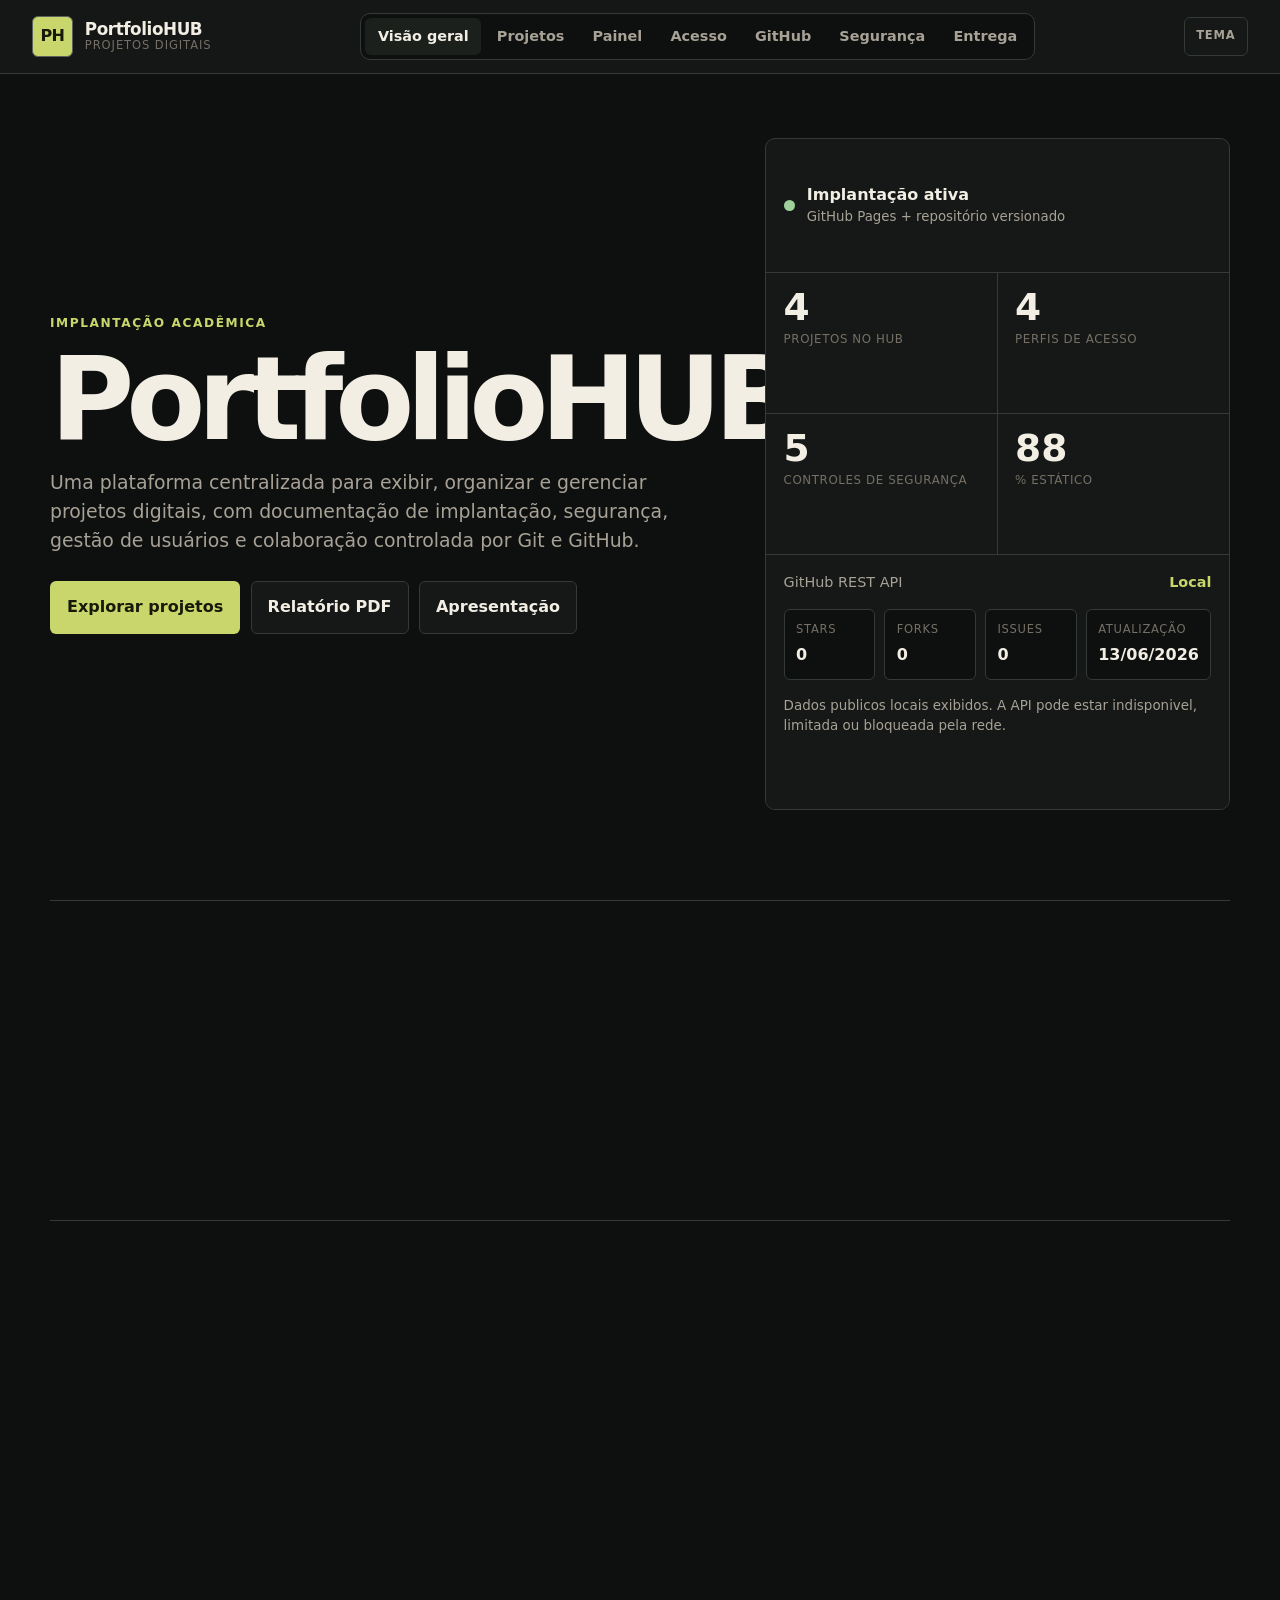
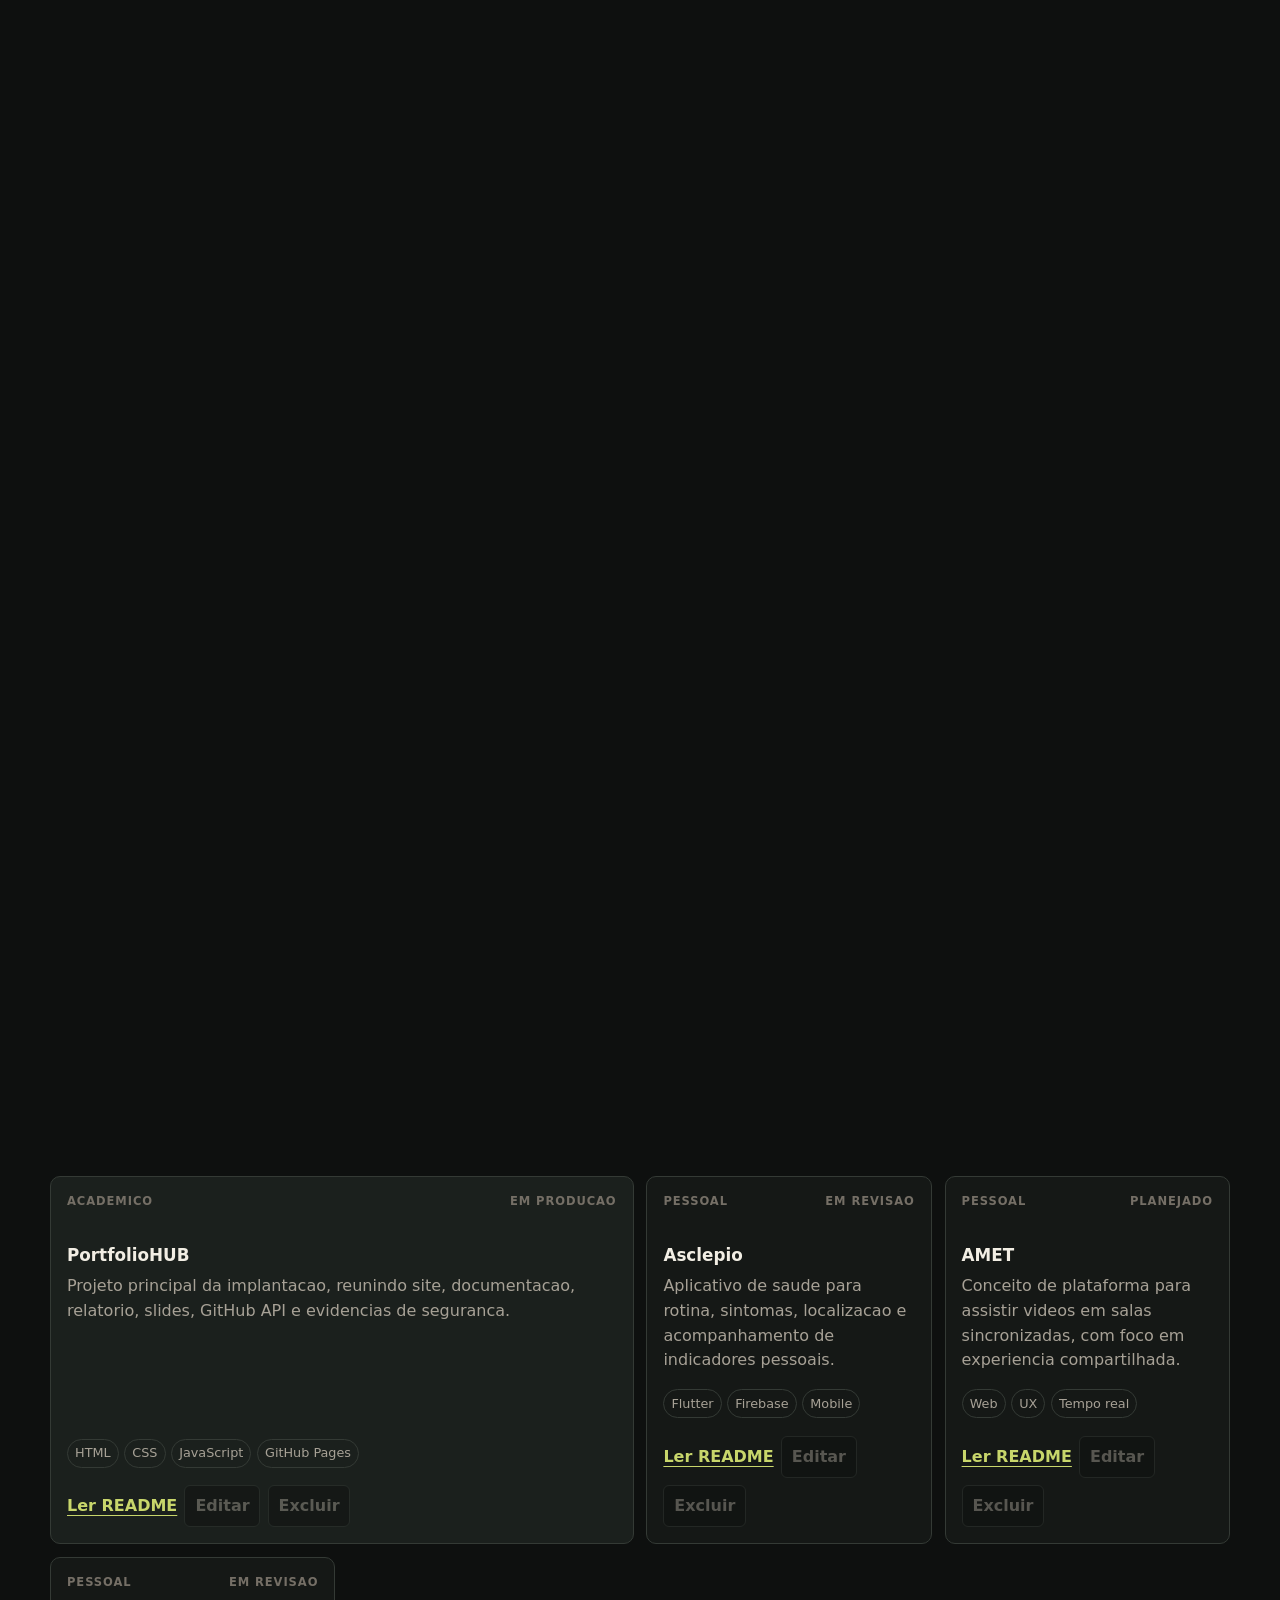
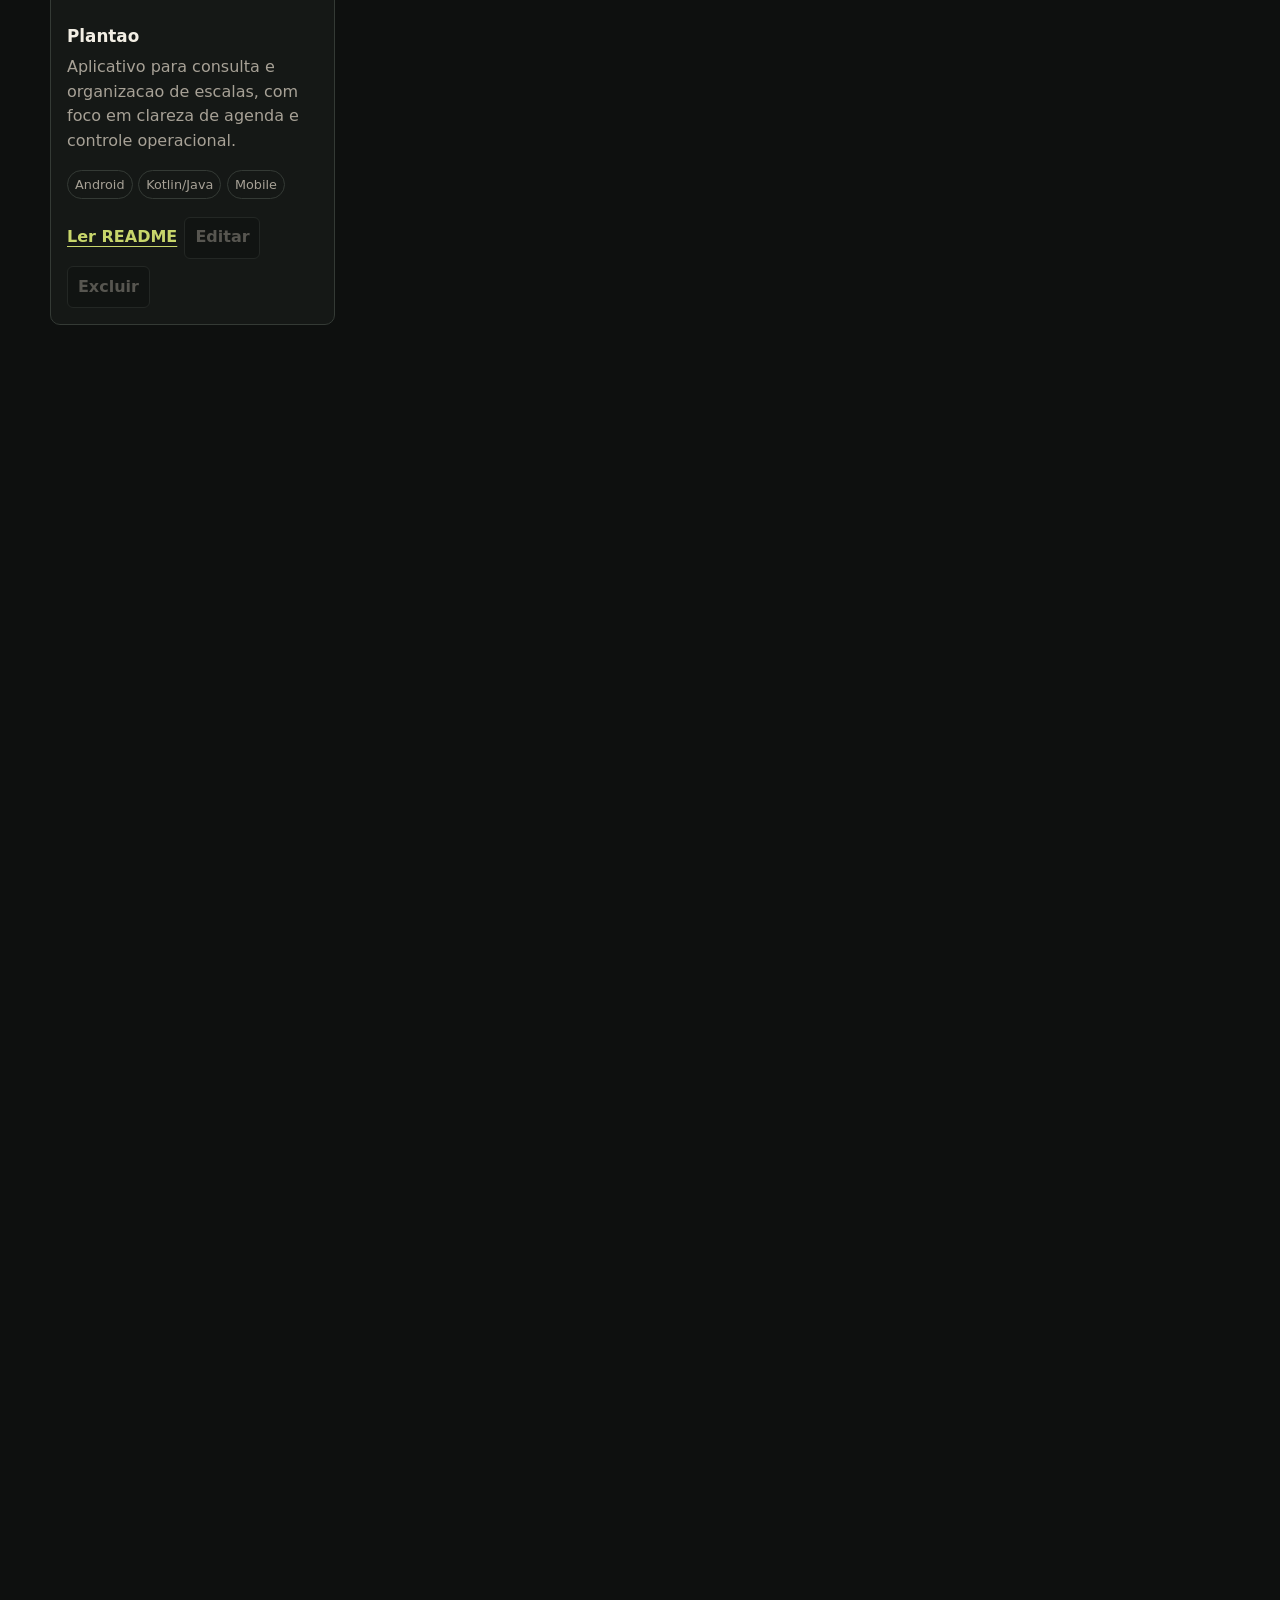
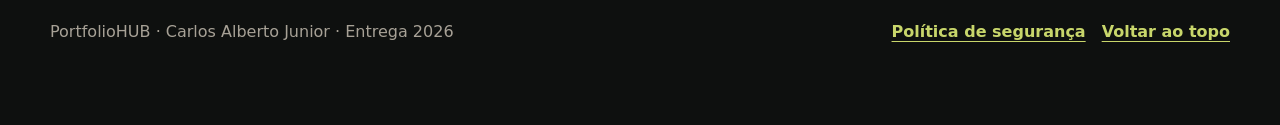
==== commit 4dd7ae48: "Add project management and demo access control" ====
--- a/index.html
+++ b/index.html
@@ -28,6 +28,7 @@
     <nav class="main-nav" id="main-nav" aria-label="Navegação principal">
       <a href="#inicio">Visão geral</a>
       <a href="#projetos">Projetos</a>
+      <a href="#painel">Painel</a>
       <a href="#acesso">Acesso</a>
       <a href="#github">GitHub</a>
       <a href="#seguranca">Segurança</a>
@@ -114,6 +115,90 @@
       </div>
     </section>
 
+    <section class="section manager-section" id="painel">
+      <div class="section-heading reveal">
+        <p class="eyebrow">Gestão do hub</p>
+        <h2>Painel com login e permissões</h2>
+        <p>Esta área demonstra a gestão de usuários e projetos exigida no desafio. Como a entrega é estática, os dados são salvos no navegador com `localStorage` e a sessão usa `sessionStorage`.</p>
+      </div>
+
+      <div class="manager-layout reveal">
+        <form class="auth-panel" id="login-form" aria-label="Entrar no PortfolioHUB">
+          <div class="panel-title">
+            <h3>Acesso</h3>
+            <p>Use uma conta de demonstração para entrar no painel.</p>
+          </div>
+          <label>
+            <span>Usuário</span>
+            <input id="login-user" name="user" type="text" autocomplete="username" placeholder="admin">
+          </label>
+          <label>
+            <span>Senha</span>
+            <input id="login-pass" name="password" type="password" autocomplete="current-password" placeholder="admin123">
+          </label>
+          <button class="btn btn-primary" type="submit">Entrar</button>
+          <p class="form-message" id="login-message" role="status"></p>
+          <div class="demo-accounts" aria-label="Contas de demonstração">
+            <strong>Contas demo</strong>
+            <span>admin / admin123</span>
+            <span>editor / editor123</span>
+            <span>viewer / viewer123</span>
+          </div>
+        </form>
+
+        <div class="session-panel" id="session-panel" hidden>
+          <div class="panel-title">
+            <h3>Sessão ativa</h3>
+            <p id="session-summary">Nenhum usuário autenticado.</p>
+          </div>
+          <div class="permission-strip" id="permission-strip"></div>
+          <button class="btn btn-secondary" id="logout-button" type="button">Sair</button>
+        </div>
+
+        <form class="project-form" id="project-form" aria-label="Gerenciar projeto">
+          <input type="hidden" id="project-id">
+          <div class="panel-title">
+            <h3 id="project-form-title">Novo projeto</h3>
+            <p id="project-form-help">Entre como admin ou editor para cadastrar e alterar projetos.</p>
+          </div>
+          <div class="form-grid">
+            <label>
+              <span>Nome</span>
+              <input id="project-name" type="text" required placeholder="Nome do projeto">
+            </label>
+            <label>
+              <span>Categoria</span>
+              <select id="project-type" required>
+                <option value="academico">Acadêmico</option>
+                <option value="pessoal">Pessoal</option>
+              </select>
+            </label>
+            <label>
+              <span>Status</span>
+              <select id="project-status" required>
+                <option value="Em produção">Em produção</option>
+                <option value="Em revisão">Em revisão</option>
+                <option value="Planejado">Planejado</option>
+              </select>
+            </label>
+            <label>
+              <span>Tecnologias</span>
+              <input id="project-tech" type="text" required placeholder="HTML, CSS, JavaScript">
+            </label>
+          </div>
+          <label>
+            <span>Descrição</span>
+            <textarea id="project-description" rows="4" required placeholder="Descreva objetivo, uso e contexto do projeto"></textarea>
+          </label>
+          <div class="form-actions">
+            <button class="btn btn-primary" type="submit">Salvar projeto</button>
+            <button class="btn btn-secondary" id="cancel-edit" type="button">Cancelar edição</button>
+          </div>
+          <p class="form-message" id="project-message" role="status"></p>
+        </form>
+      </div>
+    </section>
+
     <section class="section" id="projetos">
       <div class="section-heading reveal">
         <p class="eyebrow">Portfólio</p>
@@ -133,39 +218,7 @@
         </div>
       </div>
 
-      <div class="project-grid" id="project-grid">
-        <article class="project-card reveal featured" data-project-type="academico" data-search="portfoliohub academico html css javascript github pages seguranca portfolio">
-          <div class="card-topline"><span>Acadêmico</span><strong>Entrega final</strong></div>
-          <h3>PortfolioHUB</h3>
-          <p>Projeto principal da implantação, reunindo site, documentação, relatório, slides, GitHub API e evidências de segurança.</p>
-          <ul class="tech-list"><li>HTML</li><li>CSS</li><li>JavaScript</li><li>GitHub Pages</li></ul>
-          <a class="inline-link" href="projetos/academicos/portfoliohub/README.md">Ler documentação</a>
-        </article>
-
-        <article class="project-card reveal" data-project-type="pessoal" data-search="asclepio saude flutter firebase mobile sintomas rotina localizacao">
-          <div class="card-topline"><span>Pessoal</span><strong>Saúde</strong></div>
-          <h3>Asclépio</h3>
-          <p>Aplicativo de saúde para rotina, sintomas, localização e acompanhamento de indicadores pessoais.</p>
-          <ul class="tech-list"><li>Flutter</li><li>Firebase</li><li>Mobile</li></ul>
-          <a class="inline-link" href="projetos/pessoais/asclepio/README.md">Ler README</a>
-        </article>
-
-        <article class="project-card reveal" data-project-type="pessoal" data-search="amet streaming web ux tempo real video salas sincronizadas">
-          <div class="card-topline"><span>Pessoal</span><strong>Streaming</strong></div>
-          <h3>AMET</h3>
-          <p>Conceito de plataforma para assistir vídeos em salas sincronizadas, com foco em experiência compartilhada.</p>
-          <ul class="tech-list"><li>Web</li><li>UX</li><li>Tempo real</li></ul>
-          <a class="inline-link" href="projetos/pessoais/amet/README.md">Ler README</a>
-        </article>
-
-        <article class="project-card reveal" data-project-type="pessoal" data-search="plantao android kotlin java escalas agenda operacional">
-          <div class="card-topline"><span>Pessoal</span><strong>Android</strong></div>
-          <h3>Plantão</h3>
-          <p>Aplicativo para consulta e organização de escalas, com foco em clareza de agenda e controle operacional.</p>
-          <ul class="tech-list"><li>Android</li><li>Kotlin/Java</li><li>Mobile</li></ul>
-          <a class="inline-link" href="projetos/pessoais/plantao/README.md">Ler README</a>
-        </article>
-      </div>
+      <div class="project-grid" id="project-grid" aria-live="polite"></div>
 
       <p class="empty-state" id="empty-projects" hidden>Nenhum projeto encontrado com os filtros atuais.</p>
     </section>
--- a/assets/css/styles.css
+++ b/assets/css/styles.css
@@ -429,6 +429,122 @@
   color: var(--muted);
 }
 
+.manager-layout {
+  display: grid;
+  grid-template-columns: minmax(240px, .75fr) minmax(260px, .85fr) minmax(360px, 1.4fr);
+  gap: .8rem;
+  align-items: start;
+}
+
+.auth-panel,
+.session-panel,
+.project-form {
+  display: grid;
+  gap: 1rem;
+  padding: 1rem;
+  border: 1px solid var(--line);
+  border-radius: var(--radius);
+  background: var(--paper);
+}
+
+.panel-title h3,
+.panel-title p {
+  margin-bottom: .25rem;
+}
+
+.panel-title p {
+  color: var(--muted);
+  font-size: .92rem;
+}
+
+.auth-panel label,
+.project-form label {
+  display: grid;
+  gap: .38rem;
+  color: var(--muted);
+  font-size: .78rem;
+  font-weight: 800;
+  letter-spacing: .07em;
+  text-transform: uppercase;
+}
+
+.auth-panel input,
+.project-form input,
+.project-form select,
+.project-form textarea {
+  width: 100%;
+  min-height: 2.85rem;
+  padding: .72rem .78rem;
+  border: 1px solid var(--line);
+  border-radius: var(--radius-sm);
+  background: var(--bg);
+  color: var(--ink);
+  font-size: .95rem;
+  letter-spacing: 0;
+  text-transform: none;
+}
+
+.project-form textarea {
+  resize: vertical;
+  min-height: 7rem;
+}
+
+.auth-panel input::placeholder,
+.project-form input::placeholder,
+.project-form textarea::placeholder {
+  color: var(--quiet);
+}
+
+.form-grid {
+  display: grid;
+  grid-template-columns: repeat(2, minmax(0, 1fr));
+  gap: .8rem;
+}
+
+.form-actions {
+  display: flex;
+  flex-wrap: wrap;
+  gap: .65rem;
+}
+
+.form-message {
+  min-height: 1.25rem;
+  margin: 0;
+  color: var(--accent);
+  font-size: .9rem;
+}
+
+.demo-accounts,
+.permission-strip {
+  display: flex;
+  flex-wrap: wrap;
+  gap: .45rem;
+}
+
+.demo-accounts {
+  padding-top: .8rem;
+  border-top: 1px solid var(--line);
+}
+
+.demo-accounts strong {
+  flex-basis: 100%;
+  color: var(--ink);
+}
+
+.demo-accounts span,
+.permission-strip span {
+  padding: .28rem .48rem;
+  border: 1px solid var(--line);
+  border-radius: 999px;
+  color: var(--muted);
+  font-size: .82rem;
+}
+
+.project-form :disabled {
+  cursor: not-allowed;
+  opacity: .55;
+}
+
 .project-toolbar {
   display: grid;
   grid-template-columns: minmax(260px, 1fr) auto;
@@ -542,6 +658,38 @@
   color: var(--ink);
   background: transparent;
 }
+
+.project-actions {
+  display: flex;
+  flex-wrap: wrap;
+  gap: .45rem;
+  align-items: center;
+}
+
+.project-action {
+  min-height: 2.25rem;
+  padding: .48rem .62rem;
+  border: 1px solid var(--line);
+  border-radius: var(--radius-sm);
+  background: var(--bg);
+  color: var(--muted);
+  font-weight: 750;
+}
+
+.project-action:hover:not(:disabled) {
+  border-color: var(--line-strong);
+  color: var(--ink);
+}
+
+.project-action.danger:hover:not(:disabled) {
+  color: #ffb4a8;
+}
+
+.project-action:disabled {
+  cursor: not-allowed;
+  opacity: .45;
+}
+
 .project-card.hidden { display: none; }
 .empty-state {
   padding: 1rem;
@@ -735,6 +883,7 @@
   .main-nav a { justify-content: center; }
   .nav-toggle { display: inline-flex; }
   .hero,
+  .manager-layout,
   .objective-band,
   .two-column { grid-template-columns: 1fr; }
   .project-grid,
@@ -750,6 +899,7 @@
   h1 { font-size: clamp(3.2rem, 18vw, 5.8rem); }
   h2 { max-width: 100%; }
   .project-toolbar,
+  .form-grid,
   .delivery-grid,
   .objective-checks,
   .github-stats { grid-template-columns: 1fr; }
